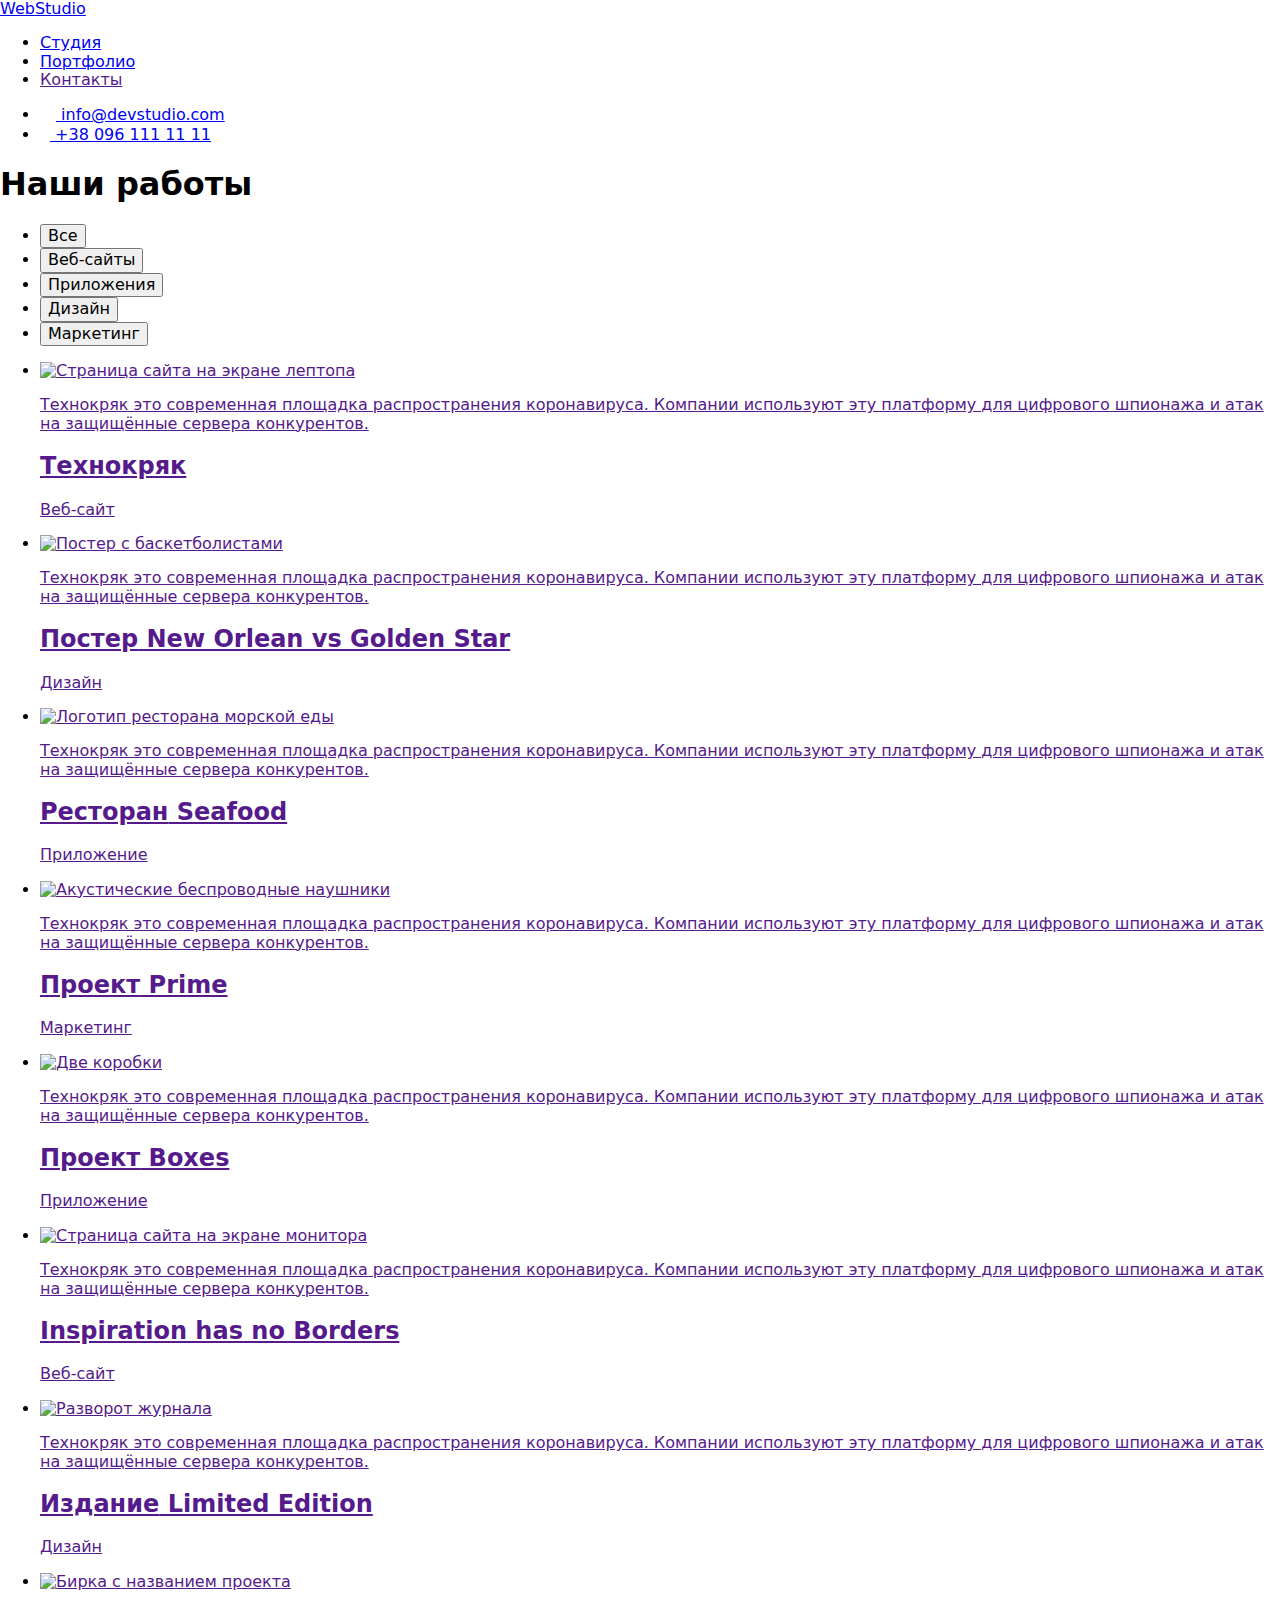
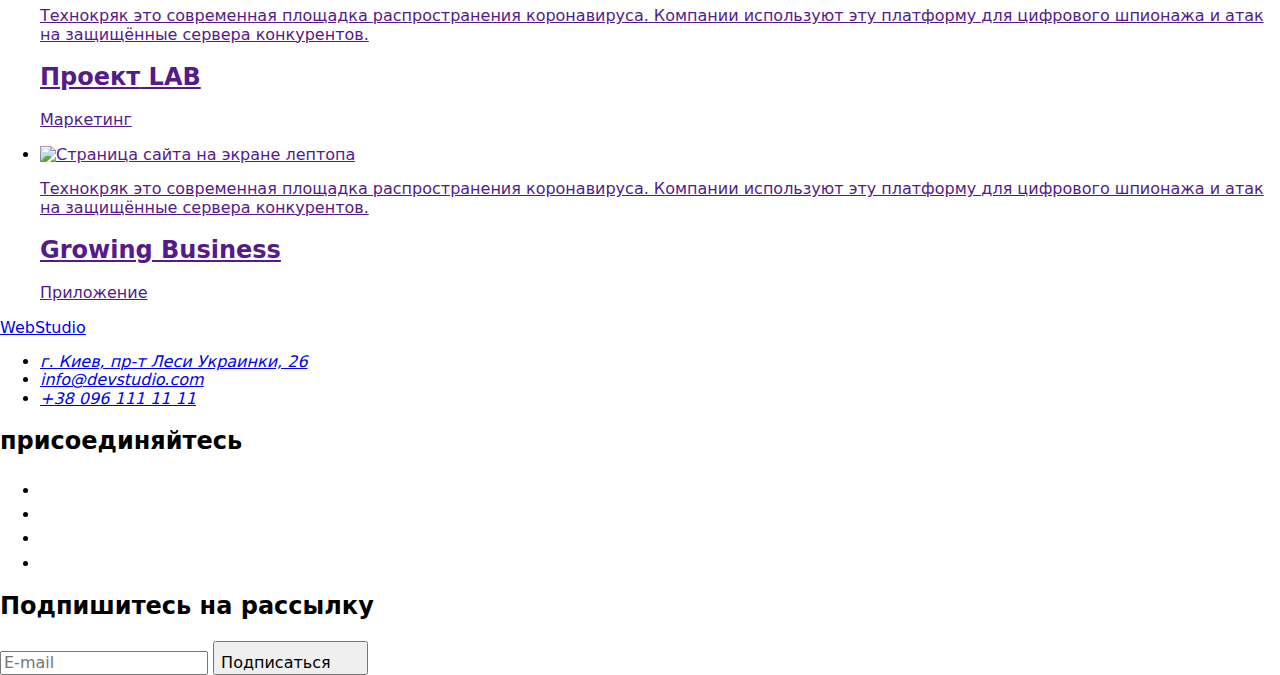
==== portfolio.html @ 5c32ccb1 "Add files via upload" ====
<!DOCTYPE html>
<html lang="ru">
<head>
    <meta charset="UTF-8">
    <meta http-equiv="X-UA-Compatible" content="IE=edge">
    <meta name="viewport" content="width=device-width, initial-scale=1.0">
    <title>Портфолио</title>
    <link rel="preconnect" href="https://fonts.gstatic.com">
    <link href="https://fonts.googleapis.com/css2?family=Raleway:wght@700&family=Roboto:wght@400;500;700;900&display=swap"
        rel="stylesheet">
        <link rel="stylesheet" href="https://cdnjs.cloudflare.com/ajax/libs/modern-normalize/1.0.0/modern-normalize.min.css">
    <link rel="stylesheet" href="./css/main.min.css">
</head>
<body>
<header class="header">
    <div class="container header-block">
        <nav>
            <a class="logo logo--header" href="./index.html">Web<span class="logo__text--black">Studio</span></a>
            <ul class="nav-links list">
                <li class="nav-links__item"><a href="./index.html" class="link nav-links__link">Студия</a></li>
                <li class="nav-links__item"><a href="./portfolio.html" class="link nav-links__link current">Портфолио</a></li>
                <li class="nav-links__item"><a href="" class="link nav-links__link">Контакты</a></li>
            </ul>
        </nav>
        <ul class="nav-contacts list">
            <li class="nav-contacts__item">
                <a href="mailto:info@devstudio.com" class="nav-contacts__link link">
                    <svg class="nav-contacts__icon" width=16 height=12>
                        <use href="./images/icons/icons.svg#icon-envelope"></use>
                    </svg>
                    info@devstudio.com
                </a>
            </li>
            <li class="nav-contacts__item">
                <a href="tel:+380961111111" class="nav-contacts__link link">
                    <svg class="nav-contacts__icon" width=10 height=16>
                        <use href="./images/icons/icons.svg#icon-smartphone"></use>
                    </svg>
                    +38 096 111 11 11
                </a>
            </li>
        </ul>
    </div>
</header>
    <main>
        <section class="section">
            <div class="container"> 
                <h1 class="title-hidden">Наши работы</h1>
                <ul class="project-filter list">
                <li class="project-filter__item"><button class="project-filter__button">Все</button></li>
                <li class="project-filter__item"><button class="project-filter__button">Веб-сайты</button></li>
                <li class="project-filter__item"><button class="project-filter__button">Приложения</button></li>
                <li class="project-filter__item"><button class="project-filter__button">Дизайн</button></li>
                <li class="project-filter__item"><button class="project-filter__button">Маркетинг</button></li>
                </ul>
                <ul class="cardset-list list">
                <li class="project-card">
                    <a href="" class="project-card__link link">
                        <div class="project-card__content">
                        <img src="./images/portfolio's-items/img1.jpg" width="370" alt="Страница сайта на экране лептопа">
                        <p class="project-card__overlay">Технокряк это современная площадка распространения коронавируса. Компании используют эту платформу для цифрового
                        шпионажа и атак на защищённые сервера конкурентов.</p>
                        </div>
                       <div class="project-card__descr">
                            <h2 class="project-card__name">Технокряк</h2>
                            <p class="project-card__type">Веб-сайт</p>
                        </div>
                    </a>
                </li>
                <li class="project-card">
                    <a href="" class="project-card__link link">
                        <div class="project-card__content">
                        <img src="./images/portfolio's-items/img2.jpg" width="370" alt="Постер с баскетболистами">
                        <p class="project-card__overlay">Технокряк это современная площадка распространения коронавируса. Компании используют эту
                            платформу для цифрового
                            шпионажа и атак на защищённые сервера конкурентов.</p>
                        </div>
                        <div class="project-card__descr">
                            <h2 class="project-card__name">Постер<span lang="en" class="project-card__name"> New Orlean vs Golden Star</span></h2>
                            <p class="project-card__type">Дизайн</p>
                        </div>
                    </a> 
                </li>
                <li class="project-card">
                    <a href="" class="project-card__link link">
                        <div class="project-card__content">
                        <img src="./images/portfolio's-items/img3.jpg" width="370" alt="Логотип ресторана морской еды">
                        <p class="project-card__overlay">Технокряк это современная площадка распространения коронавируса. Компании используют эту
                            платформу для цифрового
                            шпионажа и атак на защищённые сервера конкурентов.</p>
                        
                        </div>
                        <div class="project-card__descr">
                            <h2 class="project-card__name">Ресторан<span lang="en" class="project-card__name"> Seafood</span></h2>
                            <p class="project-card__type">Приложение</p>
                        </div>
                    </a>
                </li>
                <li class="project-card">
                    <a href="" class="project-card__link link">
                        <div class="project-card__content">
                        <img src="./images/portfolio's-items/img4.jpg" width="370" alt="Акустические беспроводные наушники">
                        <p class="project-card__overlay">Технокряк это современная площадка распространения коронавируса. Компании используют эту
                            платформу для цифрового
                            шпионажа и атак на защищённые сервера конкурентов.</p>
                            </div>
                       <div class="project-card__descr"> 
                            <h2 class="project-card__name">Проект<span lang="en" class="project-card__name"> Prime</span></h2>
                            <p class="project-card__type">Маркетинг</p>
                        </div>
                    </a>
                </li>
                <li class="project-card">
                    <a href="" class="project-card__link link">
                        <div class="project-card__content">
                        <img src="./images/portfolio's-items/img5.jpg" width="370" alt="Две коробки">
                        <p class="project-card__overlay">Технокряк это современная площадка распространения коронавируса. Компании используют эту
                            платформу для цифрового
                            шпионажа и атак на защищённые сервера конкурентов.</p>
                            </div>
                        <div class="project-card__descr">
                            <h2 class="project-card__name">Проект<span lang="en" class="project-card__name"> Boxes</span></h2>
                            <p class="project-card__type">Приложение</p>
                        </div>
                    </a>
                </li>
                <li class="project-card">
                    <a href="" class="project-card__link link">
                        <div class="project-card__content">
                        <img src="./images/portfolio's-items/img6.jpg" width="370" alt="Страница сайта на экране монитора">
                        <p class="project-card__overlay">Технокряк это современная площадка распространения коронавируса. Компании используют эту
                            платформу для цифрового
                            шпионажа и атак на защищённые сервера конкурентов.</p>
                            </div>
                        <div class="project-card__descr">
                            <h2 lang="en" class="project-card__name">Inspiration has no Borders</h2>
                            <p class="project-card__type">Веб-сайт</p>
                        </div>
                    </a>
                </li> 
                <li class="project-card">
                    <a href="" class="project-card__link link">
                        <div class="project-card__content">
                        <img src="./images/portfolio's-items/img7.jpg" width="370" alt="Разворот журнала">
                        <p class="project-card__overlay">Технокряк это современная площадка распространения коронавируса. Компании используют эту
                            платформу для цифрового
                            шпионажа и атак на защищённые сервера конкурентов.</p>
                            </div>
                        <div class="project-card__descr">
                            <h2 class="project-card__name">Издание<span lang="en" class="project-card__name"> Limited Edition</span></h2>
                            <p class="project-card__type">Дизайн</p>
                        </div>
                    </a>
                </li>
                <li class="project-card">
                    <a href="" class="project-card__link link">
                        <div class="project-card__content">
                        <img src="./images/portfolio's-items/img8.jpg" width="370" alt="Бирка с названием проекта">
                        <p class="project-card__overlay">Технокряк это современная площадка распространения коронавируса. Компании используют эту
                            платформу для цифрового
                            шпионажа и атак на защищённые сервера конкурентов.</p>
                            </div>
                        <div class="project-card__descr">
                            <h2 class="project-card__name">Проект<span lang="en" class="project-card__name"> LAB</span></h2>
                            <p class="project-card__type">Маркетинг</p>
                        </div>
                    </a>
                </li>
                <li class="project-card">
                    <a href="" class="project-card__link link">
                        <div class="project-card__content">
                        <img src="./images/portfolio's-items/img9.jpg" width="370" alt="Страница сайта на экране лептопа">
                        <p class="project-card__overlay">Технокряк это современная площадка распространения коронавируса. Компании используют эту
                            платформу для цифрового
                            шпионажа и атак на защищённые сервера конкурентов.</p>
                            </div>
                        <div class="project-card__descr">
                            <h2 lang="en" class="project-card__name">Growing Business</h2>
                            <p class="project-card__type">Приложение</p>
                        </div>
                    </a>
                </li>
                </ul>
            </div>
        </section>
    </main>
<footer class="footer">
    <div class="container footer-blocks">
        <div class="contacts-block">
            <a class="logo logo--footer" href="./index.html">Web<span class="logo__text--white">Studio</span></a>
            <address class="address">
                <ul class="list">
                    <li class="footer-contacts">
                        <a href="https://goo.gl/maps/1J1BHxxjEEeEj4qXA"
                            class="link footer-contacts__link footer-contacts__link--map" target="_blank"
                            rel="noreferrer noopener">
                            г. Киев, пр-т Леси Украинки, 26
                        </a>
                    </li>
                    <li class="footer-contacts">
                        <a href="mailto:info@devstudio.com" class="link footer-contacts__link">
                            info@devstudio.com
                        </a>
                    </li>
                    <li class="footer-contacts">
                        <a href="tel:+380961111111" class="link footer-contacts__link">
                            +38 096 111 11 11
                        </a>
                    </li>
                </ul>
            </address>
        </div>
        <div class="contacts-block">
            <h2 class="secondary-titles social-links-header">присоединяйтесь</h2>
            <ul class="social-links list">
                <li class="social-links__item">
                    <a href="http://" target="_blank" rel="noreferrer noopener"
                        class="link social-links__link social-links__link--bgc">
                        <svg class="social-links__icon social-links__icon--white" width=20 height=20>
                            <use href="./images/icons/icons.svg#icon-instagram"></use>
                        </svg>
                    </a>
                </li>
                <li class="social-links__item">
                    <a href="http://" target="_blank" rel="noreferrer noopener"
                        class="link social-links__link social-links__link--bgc">
                        <svg class="social-links__icon social-links__icon--white" width=20 height=20>
                            <use href="./images/icons/icons.svg#icon-twitter"></use>
                        </svg>
                    </a>
                </li>
                <li class="social-links__item">
                    <a href="http://" target="_blank" rel="noreferrer noopener"
                        class="link social-links__link social-links__link--bgc">
                        <svg class="social-links__icon social-links__icon--white" width=20 height=20>
                            <use href="./images/icons/icons.svg#icon-facebook"></use>
                        </svg>
                    </a>
                </li>
                <li class="social-links__item">
                    <a href="http://" target="_blank" rel="noreferrer noopener"
                        class="link social-links__link social-links__link--bgc">
                        <svg class="social-links__icon social-links__icon--white" width=20 height=20>
                            <use href="./images/icons/icons.svg#icon-linkedin"></use>
                        </svg>
                    </a>
                </li>
            </ul>
        </div>
        <div class="contacts-block">
            <h2 class="secondary-titles social-links-header">Подпишитесь на рассылку</h2>
            <form class="subscribe-form">
                <input class="subscribe-form__input" type="email" name="email" placeholder="E-mail" />
                <button class="button" type="submit">
                    Подписаться
                    <svg class="subscribe-form__icon" width=24 height=24>
                        <use href="./images/icons/icons.svg#icon-icon-send"></use>
                    </svg>
                </button>
            </form>
        </div>
    </div>
</footer>
</body>
</html>
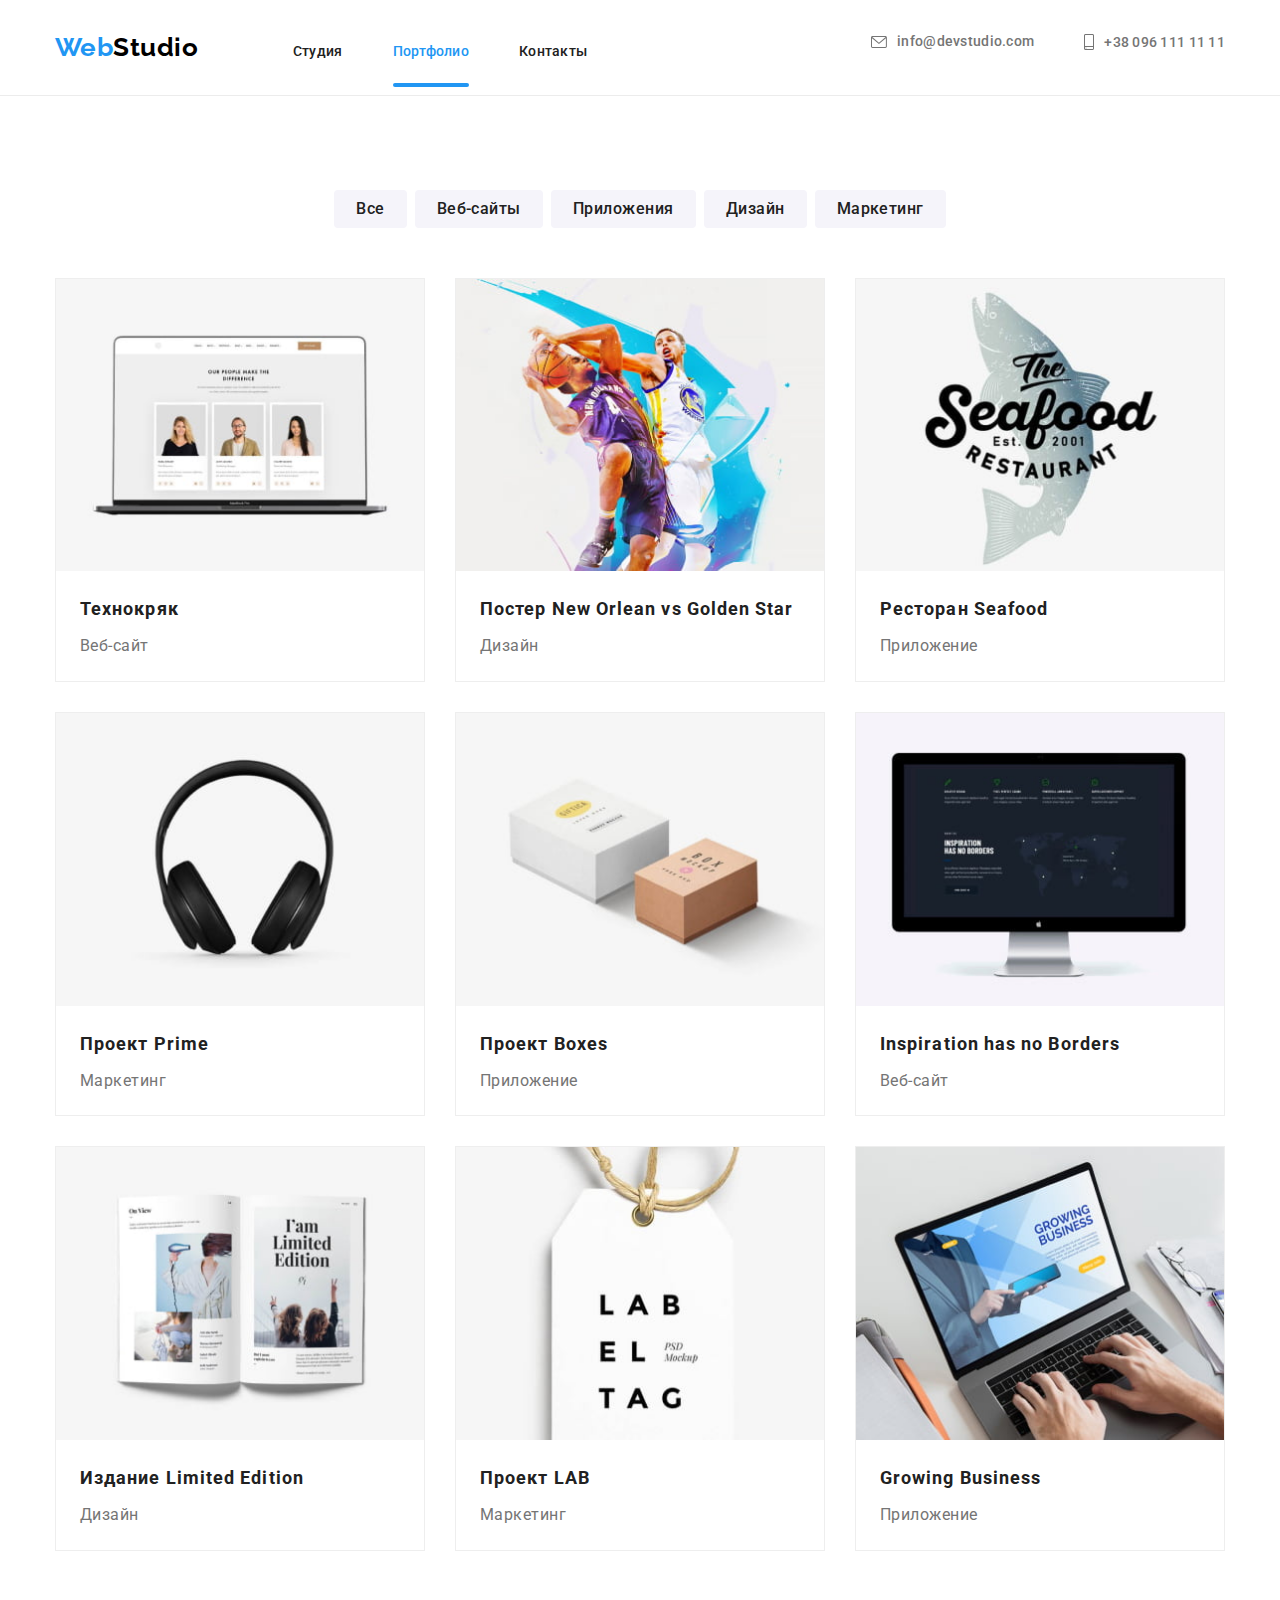
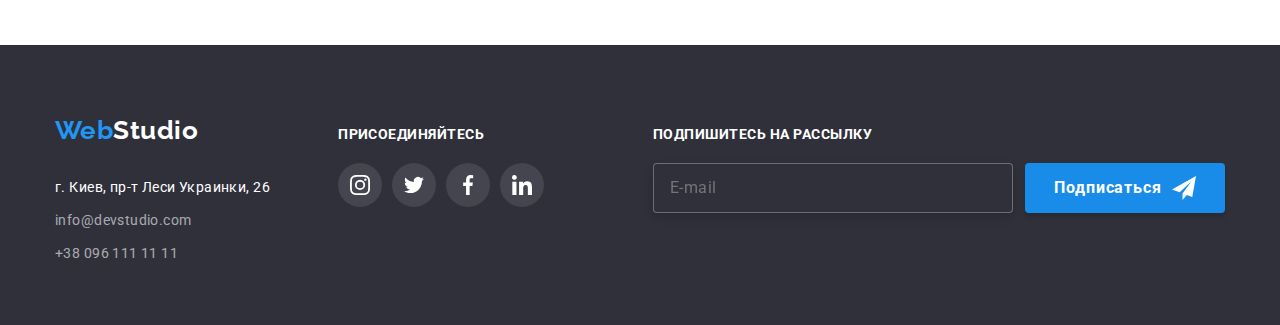
==== commit 90e04800: "project-gallery @media issue" ====
--- a/portfolio.html
+++ b/portfolio.html
@@ -186,72 +186,74 @@
     </main>
 <footer class="footer">
     <div class="container footer-blocks">
-        <div class="contacts-block">
-            <a class="logo logo--footer" href="./index.html">Web<span class="logo__text--white">Studio</span></a>
-            <address class="address">
-                <ul class="list">
-                    <li class="footer-contacts">
-                        <a href="https://goo.gl/maps/1J1BHxxjEEeEj4qXA"
-                            class="link footer-contacts__link footer-contacts__link--map" target="_blank"
-                            rel="noreferrer noopener">
-                            г. Киев, пр-т Леси Украинки, 26
-                        </a>
-                    </li>
-                    <li class="footer-contacts">
-                        <a href="mailto:info@devstudio.com" class="link footer-contacts__link">
-                            info@devstudio.com
-                        </a>
-                    </li>
-                    <li class="footer-contacts">
-                        <a href="tel:+380961111111" class="link footer-contacts__link">
-                            +38 096 111 11 11
+        <div class="footer-laptop">
+            <div class="contacts-block">
+                <a class="logo logo--footer" href="./index.html">Web<span class="logo__text--white">Studio</span></a>
+                <address class="address">
+                    <ul class="list">
+                        <li class="footer-contacts">
+                            <a href="https://goo.gl/maps/1J1BHxxjEEeEj4qXA"
+                                class="link footer-contacts__link footer-contacts__link--map" target="_blank"
+                                rel="noreferrer noopener">
+                                г. Киев, пр-т Леси Украинки, 26
+                            </a>
+                        </li>
+                        <li class="footer-contacts">
+                            <a href="mailto:info@devstudio.com" class="link footer-contacts__link">
+                                info@devstudio.com
+                            </a>
+                        </li>
+                        <li class="footer-contacts">
+                            <a href="tel:+380961111111" class="link footer-contacts__link">
+                                +38 096 111 11 11
+                            </a>
+                        </li>
+                    </ul>
+                </address>
+            </div>
+            <div class="contacts-block">
+                <h2 class="secondary-titles social-links-header">присоединяйтесь</h2>
+                <ul class="social-links list">
+                    <li class="social-links__item">
+                        <a href="http://" target="_blank" rel="noreferrer noopener"
+                            class="link social-links__link social-links__link--bgc">
+                            <svg class="social-links__icon social-links__icon--white" width=20 height=20>
+                                <use href="./images/icons/icons.svg#icon-instagram"></use>
+                            </svg>
+                        </a>
+                    </li>
+                    <li class="social-links__item">
+                        <a href="http://" target="_blank" rel="noreferrer noopener"
+                            class="link social-links__link social-links__link--bgc">
+                            <svg class="social-links__icon social-links__icon--white" width=20 height=20>
+                                <use href="./images/icons/icons.svg#icon-twitter"></use>
+                            </svg>
+                        </a>
+                    </li>
+                    <li class="social-links__item">
+                        <a href="http://" target="_blank" rel="noreferrer noopener"
+                            class="link social-links__link social-links__link--bgc">
+                            <svg class="social-links__icon social-links__icon--white" width=20 height=20>
+                                <use href="./images/icons/icons.svg#icon-facebook"></use>
+                            </svg>
+                        </a>
+                    </li>
+                    <li class="social-links__item">
+                        <a href="http://" target="_blank" rel="noreferrer noopener"
+                            class="link social-links__link social-links__link--bgc">
+                            <svg class="social-links__icon social-links__icon--white" width=20 height=20>
+                                <use href="./images/icons/icons.svg#icon-linkedin"></use>
+                            </svg>
                         </a>
                     </li>
                 </ul>
-            </address>
-        </div>
-        <div class="contacts-block">
-            <h2 class="secondary-titles social-links-header">присоединяйтесь</h2>
-            <ul class="social-links list">
-                <li class="social-links__item">
-                    <a href="http://" target="_blank" rel="noreferrer noopener"
-                        class="link social-links__link social-links__link--bgc">
-                        <svg class="social-links__icon social-links__icon--white" width=20 height=20>
-                            <use href="./images/icons/icons.svg#icon-instagram"></use>
-                        </svg>
-                    </a>
-                </li>
-                <li class="social-links__item">
-                    <a href="http://" target="_blank" rel="noreferrer noopener"
-                        class="link social-links__link social-links__link--bgc">
-                        <svg class="social-links__icon social-links__icon--white" width=20 height=20>
-                            <use href="./images/icons/icons.svg#icon-twitter"></use>
-                        </svg>
-                    </a>
-                </li>
-                <li class="social-links__item">
-                    <a href="http://" target="_blank" rel="noreferrer noopener"
-                        class="link social-links__link social-links__link--bgc">
-                        <svg class="social-links__icon social-links__icon--white" width=20 height=20>
-                            <use href="./images/icons/icons.svg#icon-facebook"></use>
-                        </svg>
-                    </a>
-                </li>
-                <li class="social-links__item">
-                    <a href="http://" target="_blank" rel="noreferrer noopener"
-                        class="link social-links__link social-links__link--bgc">
-                        <svg class="social-links__icon social-links__icon--white" width=20 height=20>
-                            <use href="./images/icons/icons.svg#icon-linkedin"></use>
-                        </svg>
-                    </a>
-                </li>
-            </ul>
+            </div>
         </div>
         <div class="contacts-block">
             <h2 class="secondary-titles social-links-header">Подпишитесь на рассылку</h2>
             <form class="subscribe-form">
                 <input class="subscribe-form__input" type="email" name="email" placeholder="E-mail" />
-                <button class="button" type="submit">
+                <button class="button subscribe-button" type="submit">
                     Подписаться
                     <svg class="subscribe-form__icon" width=24 height=24>
                         <use href="./images/icons/icons.svg#icon-icon-send"></use>
--- a/css/main.min.css
+++ b/css/main.min.css
@@ -0,0 +1,2 @@
+:root{--secondary-background-color: #2f303a;--primary-text-color: #757575;--primary-header-color: #212121;--secondary-header-color: #ffffff;--footer-contacts-color: rgba(255, 255, 255, 0.6);--focus-color: #2196f3;--header-logo-color: #000000;--button-background-color: #188ce8;--filter-button-background: #f5f4fa;--list-items-gaps: 30px;--header-to-lists-gap: 50px;--header-to-lists-gap-mobile: 30px;--secondary-headers-gap: 10px;--descr-margins: 20px 24px;--timing-animation: cubic-bezier(0.4, 0, 0.2, 1);--transition-duration: 250ms}body{font-family:Roboto, sans-serif;font-style:normal;color:var(--primary-text-color);letter-spacing:0.03em;background-color:var(--secondary-header-color)}.container{width:100%;padding-left:15px;padding-right:15px;margin-left:auto;margin-right:auto}@media screen and (min-width: 480px){.container{max-width:480px}}@media screen and (min-width: 768px){.container{max-width:768px}}@media screen and (min-width: 1200px){.container{max-width:1200px}}.list{margin-top:0px;margin-bottom:0px;padding-left:0px;list-style:none}.link{text-decoration:none}img{display:block;max-width:100%;height:auto}.section{padding-top:60px;padding-bottom:60px}@media screen and (min-width: 1200px){.section{padding-top:94px;padding-bottom:94px}}.section-header{margin-top:0px;margin-bottom:var(--header-to-lists-gap-mobile);font-weight:700;font-size:28px;line-height:1.18;text-align:center;color:var(--primary-header-color)}@media screen and (min-width: 1200px){.section-header{font-size:36px;line-height:1.17}}.title-hidden{position:absolute;width:1px;height:1px;margin:-1px;padding:0;overflow:hidden;border:0;clip:rect(0 0 0 0)}.secondary-titles{margin-top:0px;font-weight:700;font-size:14px;line-height:1.14;text-transform:uppercase}.social-links-header{margin-top:0px;margin-bottom:20px;text-align:center;color:var(--secondary-header-color)}@media screen and (min-width: 1200px){.social-links-header{text-align:start}}.header{border-bottom:1px solid #ececec}@media screen and (min-width: 768px){.header-block{display:flex;align-items:center;justify-content:space-between}}.logo{display:inline-block;font-family:Raleway;font-style:normal;font-weight:700;color:var(--focus-color);text-decoration:none;font-size:24px;line-height:1.16}.logo .logo__text--black{transition:color var(--transition-duration) var(--timing-animation);color:var(--header-logo-color)}.logo .logo__text--white{transition:color var(--transition-duration) var(--timing-animation);color:var(--secondary-header-color)}.logo:focus .logo__text--black,.logo:hover .logo__text--black{color:var(--focus-color)}.logo:focus .logo__text--white,.logo:hover .logo__text--white{color:var(--focus-color)}@media screen and (min-width: 1200px){.logo{font-size:26px;line-height:1.19}}.logo--header{margin-right:0px;padding-top:16px;padding-bottom:16px}@media screen and (min-width: 768px){.logo--header{margin-right:90px;padding-top:26px;padding-bottom:26px}}@media screen and (min-width: 1200px){.logo--header{padding-top:32px;padding-bottom:32px}}.logo--footer{padding:10px 0px;margin-left:auto;margin-right:auto}.nav-links{display:none}@media screen and (min-width: 768px){.nav-links{display:inline-flex;margin-right:auto;margin-top:0px;margin-bottom:0px}.nav-links .nav-links__link{padding-top:32px;padding-bottom:32px;font-weight:500;font-size:14px;line-height:1.14;letter-spacing:0.02em;color:var(--primary-header-color);transition:color var(--transition-duration) var(--timing-animation)}.nav-links .nav-links__link.current{position:relative;padding-bottom:28px;color:var(--focus-color)}.nav-links__link.current::after{position:absolute;bottom:0%;left:0%;content:'';display:block;width:100%;height:4px;border-radius:2px;background-color:var(--focus-color)}.nav-links__link:hover,.nav-links__link:focus{color:var(--focus-color)}.nav-links__item:not(:last-child){margin-right:50px}}.nav-contacts{display:none}@media screen and (min-width: 768px){.nav-contacts{display:block}.nav-contacts .nav-contacts__item:not(:last-child){margin-bottom:10px}.nav-contacts .nav-contacts__link{display:block;font-weight:500;font-size:12px;line-height:1.17;letter-spacing:0.02em;color:var(--primary-text-color);transition:color var(--transition-duration) var(--timing-animation)}.nav-contacts .nav-contacts__icon{fill:var(--primary-text-color);margin-right:8px;transition:fill var(--transition-duration) var(--timing-animation)}.nav-contacts__link:hover,.nav-contacts__link:focus{color:var(--focus-color)}.nav-contacts__link:hover .nav-contacts__icon,.nav-contacts__link:focus .nav-contacts__icon{fill:var(--focus-color)}}@media screen and (min-width: 1200px){.nav-contacts{display:inline-flex;justify-content:end;margin-top:0px;margin-bottom:0px}.nav-contacts .nav-contacts__item:not(:last-child){margin-right:50px}.nav-contacts .nav-contacts__link{display:flex;justify-content:center;align-items:center;padding-top:32px;padding-bottom:32px;font-size:14px;line-height:1.14}.nav-contacts .nav-contacts__icon{margin-right:10px}}.hero{max-width:1600px;height:600px;margin-left:auto;margin-right:auto;padding-top:200px;padding-bottom:200px;background-image:linear-gradient(rgba(47,48,58,0.4), rgba(47,48,58,0.4)),url(../images/img_hero.jpg);background-repeat:no-repeat;background-position:center;background-size:cover;background-color:var(--secondary-background-color)}.hero-title{width:100%;margin-top:0px;margin-bottom:30px;margin-left:auto;margin-right:auto;font-size:26px;line-height:1.62;font-weight:900;text-align:center;letter-spacing:0.06em;text-transform:uppercase;color:var(--secondary-header-color)}@media screen and (min-width: 480px){.hero-title{max-width:360px}}@media screen and (min-width: 1200px){.hero-title{max-width:700px;font-size:44px;line-height:1.36}}.button{display:flex;align-items:center;justify-content:center;border-radius:4px;border-width:0px;padding:0px;width:200px;height:50px;font-family:inherit;font-weight:700;font-size:16px;line-height:1.87;letter-spacing:0.06em;text-align:center;cursor:pointer;box-shadow:0px 4px 4px rgba(0,0,0,0.15);border-color:var(--button-background-color);color:var(--secondary-header-color);background-color:var(--button-background-color)}.button-center{margin-left:auto;margin-right:auto}.modal--button{position:absolute;top:8px;right:8px;width:30px;height:30px;box-shadow:none;border:1px solid rgba(0,0,0,0.1);border-radius:50%;background-color:var(--secondary-header-color);transition:fill var(--transition-duration) var(--timing-animation)}.modal--button:hover .modal__icon,.modal--button:focus .modal__icon{fill:var(--focus-color);cursor:pointer}.project-filter__button{display:inline-block;align-items:center;margin-top:0px;margin-bottom:0px;padding:6px 22px;font-family:inherit;font-weight:500;font-size:16px;line-height:1.62;letter-spacing:0.03em;text-align:center;box-shadow:none;border-radius:4px;border-width:0px;border-color:var(--button-background-color);cursor:pointer;color:var(--primary-header-color);background-color:var(--filter-button-background);transition:box-shadow var(--transition-duration) var(--timing-animation),background-color var(--transition-duration) var(--timing-animation),color var(--transition-duration) var(--timing-animation)}.project-filter__button:hover,.project-filter__button:focus{box-shadow:0px 4px 4px rgba(0,0,0,0.15);background-color:var(--focus-color);color:var(--secondary-header-color)}.backdrop{position:fixed;z-index:2;top:0;left:0;width:100vw;height:100vh;visibility:visible;opacity:1;background-color:rgba(0,0,0,0.2);transition:opacity var(--transition-duration) var(--timing-animation),transform var(--transition-duration) var(--timing-animation)}.backdrop.is-hidden{visibility:hidden;opacity:0;pointer-events:none;transform:translateY(-100%)}.modal{position:absolute;top:50%;left:50%;transform:translate(-50%, -50%);display:flex;flex-direction:column;align-items:center;max-height:581px;max-width:528px;border-radius:4px;padding:40px;background-color:var(--secondary-header-color);box-shadow:0px 1px 3px rgba(0,0,0,0.12),0px 1px 1px rgba(0,0,0,0.14),0px 2px 1px rgba(0,0,0,0.2)}.modal-title{height:23px;margin-top:0px;margin-bottom:12px;font-weight:700;font-size:20px;line-height:1.15;color:var(--primary-header-color)}.user-form{width:450px}.user-form .user-form__labels{display:inline-block;height:14px;margin-bottom:4px;font-weight:400;font-size:12px;line-height:1.67;letter-spacing:0.01em;color:var(--primary-text-color)}.user-form .user-form__input-field{position:relative;display:flex;align-items:center;width:100%;height:40px;margin-bottom:10px}.user-form .user-form__input{display:inline-block;width:100%;height:100%;padding:12px 42px;border:1px solid rgba(33,33,33,0.2);border-radius:4px;transition:border-color var(--transition-duration) var(--timing-animation)}.user-form .user-form__icon{position:absolute;top:11px;left:12px;display:block;fill:var(--primary-header-color);transition:fill var(--transition-duration) var(--timing-animation)}.user-form__input-field:focus-within .user-form__icon{cursor:pointer;fill:var(--focus-color)}.user-form .user-form__textarea{width:100%;height:120px;resize:none;padding:12px 16px;font-weight:400;font-size:12px;line-height:1.17;letter-spacing:0.01em;border:1px solid rgba(33,33,33,0.2);border-radius:4px;transition:border-color var(--transition-duration) var(--timing-animation)}.user-form__input:focus,.user-form__textarea:focus{outline-color:var(--focus-color);outline:thin;border-color:var(--focus-color);cursor:pointer}.user-form .user-form__agreement{position:relative;display:flex;align-items:center;justify-content:center;height:24px;margin-top:20px;margin-bottom:30px;font-weight:400;font-size:14px;line-height:1.71;color:var(--primary-text-color)}.user-form .user-form__checkbox{position:absolute;width:1px;height:1px;margin:-1px;padding:0;overflow:hidden;border:0;clip:rect(0 0 0 0)}.user-form .user-form__icon-check{margin-right:7px;border-radius:2px;fill:var(--primary-header-color)}.user-form__checkbox:checked ~ .user-form__icon-check{cursor:pointer;background-color:var(--focus-color);background-image:url("../images/icons/icon-checked.svg");background-size:contain;background-origin:border-box;fill:var(--focus-color)}.user-form .checkbox:focus ~ .icon-check{fill:var(--focus-color)}.user-form .user-form__link-agreement{margin-left:4px}.features{padding-bottom:0px}.feature-list{display:flex;flex-wrap:wrap;margin-left:calc(-1 * var(--list-items-gaps));margin-top:calc(-1 * var(--list-items-gaps))}@media screen and (min-width: 480px){.feature-list{max-width:480px}}@media screen and (min-width: 768px){.feature-list{max-width:768px}}@media screen and (min-width: 1200px){.feature-list{max-width:1200px}}.feature-list__item{flex-basis:calc(100% / 1 - var(--list-items-gaps));margin-left:var(--list-items-gaps);margin-top:var(--list-items-gaps)}@media screen and (min-width: 768px){.feature-list__item{flex-basis:calc(100% / 2 - var(--list-items-gaps))}}@media screen and (min-width: 1200px){.feature-list__item{flex-basis:calc(100% / 4 - var(--list-items-gaps))}}.feature-list__icon-block{display:flex;justify-content:center;align-items:center;height:120px;border-radius:4px;margin-bottom:30px;background-color:var(--filter-button-background)}.feature-list__titles{margin-bottom:var(--secondary-headers-gap);color:var(--primary-header-color)}.feature-list__paragraphs{margin-top:0px;margin-bottom:0px;font-size:14px;line-height:1.71;color:var(--primary-text-color)}.directions-title{display:none}@media screen and (min-width: 1200px){.directions-title{display:block;margin-left:auto;margin-right:auto;margin-top:0px;margin-bottom:var(--header-to-lists-gap);font-weight:700;font-size:36px;line-height:1.17;text-align:center;color:var(--primary-header-color)}}.directions-list{display:none}@media screen and (min-width: 1200px){.directions-list{display:block;display:flex;flex-wrap:wrap;text-align:center;margin-left:calc(-1 * var(--list-items-gaps));margin-top:calc(-1 * var(--list-items-gaps))}}.directions-list__item{position:relative;flex-basis:calc(100% / 3 - var(--list-items-gaps));margin-left:var(--list-items-gaps);margin-top:var(--list-items-gaps)}.directions-list__desc{position:absolute;width:100%;left:50%;bottom:0%;transform:translate(-50%);padding:27px 0px;margin:0px;background-color:rgba(47,48,58,0.8);color:var(--secondary-header-color)}.our-team{background-color:var(--filter-button-background)}.team-list{display:flex;flex-wrap:wrap;margin-left:calc(-1 * var(--list-items-gaps));margin-top:calc(-1 * var(--list-items-gaps))}@media screen and (min-width: 480px){.team-list{max-width:480px}}@media screen and (min-width: 768px){.team-list{max-width:768px}}@media screen and (min-width: 1200px){.team-list{max-width:1200px}}.employee-card{flex-basis:calc(100% / 1 - var(--list-items-gaps));margin-left:var(--list-items-gaps);margin-top:var(--list-items-gaps);box-shadow:0px 1px 3px rgba(0,0,0,0.12),0px 1px 1px rgba(0,0,0,0.14),0px 2px 1px rgba(0,0,0,0.2);border-radius:0px 0px 4px 4px;background-color:var(--secondary-header-color)}@media screen and (min-width: 768px){.employee-card{flex-basis:calc(100% / 2 - var(--list-items-gaps))}}@media screen and (min-width: 1200px){.employee-card{flex-basis:calc(100% / 4 - var(--list-items-gaps))}}.employee-card__profile{padding-top:var(--list-items-gaps);padding-bottom:var(--list-items-gaps)}.employee-card__name{margin-top:0px;margin-bottom:var(--secondary-headers-gap);font-weight:500;font-size:16px;line-height:1.19;text-align:center;color:var(--primary-header-color)}.employee-card__position{margin-top:0px;margin-bottom:16px;font-size:16px;line-height:1.19;text-align:center;color:var(--primary-text-color)}.social-links{display:flex;align-items:center;justify-content:center}.social-links__item:not(:first-child){margin-left:10px}.social-links .social-links__link{display:flex;align-items:center;justify-content:center;width:44px;height:44px;border-radius:50%;background-color:var(--secondary-header-color);transition:background-color var(--transition-duration) var(--timing-animation)}.social-links .social-links__link--bgc{background-color:rgba(255,255,255,0.1)}.social-links .social-links__icon{fill:#afb1b8;transition:fill var(--transition-duration) var(--timing-animation)}.social-links .social-links__icon--white{fill:var(--secondary-header-color)}.social-links__link:focus .social-links__icon,.social-links__link:hover .social-links__icon{fill:var(--secondary-header-color)}.social-links__link:focus,.social-links__link:hover{background-color:var(--focus-color)}.regular-clients__list{display:flex;flex-wrap:wrap;margin-left:calc(-1 * var(--list-items-gaps));margin-top:calc(-1 * var(--list-items-gaps))}@media screen and (min-width: 480px){.regular-clients__list{max-width:480px}}@media screen and (min-width: 768px){.regular-clients__list{max-width:768px}}@media screen and (min-width: 1200px){.regular-clients__list{max-width:1200px}}.clients-company{flex-basis:calc(100% / 2 - var(--list-items-gaps));margin-left:var(--list-items-gaps);margin-top:var(--list-items-gaps)}@media screen and (min-width: 768px){.clients-company{flex-basis:calc(100% / 3 - var(--list-items-gaps))}}@media screen and (min-width: 1200px){.clients-company{flex-basis:calc(100% / 6 - var(--list-items-gaps))}}.clients-company .clients-company__link{display:flex;align-items:center;justify-content:center;max-width:210px;height:90px;border-radius:4px;border:1px solid #afb1b8;transition:border-color var(--transition-duration) var(--timing-animation)}@media screen and (min-width: 480px){.clients-company .clients-company__link{min-width:210px}}@media screen and (min-width: 768px){.clients-company .clients-company__link{min-width:225px}}@media screen and (min-width: 1200px){.clients-company .clients-company__link{min-width:170px}}.clients-company .clients-company__icon{fill:#afb1b8;transition:fill var(--transition-duration) var(--timing-animation)}.clients-company__link:hover .clients-company__icon,.clients-company__link:focus .clients-company__icon{fill:var(--focus-color)}.clients-company__link:hover,.clients-company__link:focus{border-color:var(--focus-color)}.footer{padding-top:60px;padding-bottom:60px;background-color:var(--secondary-background-color)}.footer-laptop{margin-bottom:60px}@media screen and (min-width: 768px){.footer-laptop{display:flex;align-items:baseline;justify-content:space-around}}@media screen and (min-width: 1200px){.footer-laptop{display:flex;align-items:baseline;justify-content:space-between;margin-bottom:0px}}.footer-blocks{text-align:center}@media screen and (min-width: 1200px){.footer-blocks{display:flex;align-items:baseline;justify-content:space-between;text-align:start}}@media screen and (min-width: 1200px){.contacts-block{display:inline-block}}.contacts-block:nth-child(1){margin-bottom:60px}@media screen and (min-width: 768px){.contacts-block:nth-child(1){margin-bottom:0px}}@media screen and (min-width: 1200px){.contacts-block:nth-child(1){margin-right:68px}}.address{margin-top:20px;font-style:normal}.footer-contacts:not(:last-child){margin-bottom:9px}.footer-contacts__link{font-size:14px;line-height:1.71;letter-spacing:0.03em;color:var(--footer-contacts-color);transition:color var(--transition-duration) var(--timing-animation)}.footer-contacts__link:hover,.footer-contacts__link:focus{color:var(--focus-color)}.footer-contacts__link--map{color:var(--secondary-header-color);transition:color var(--transition-duration) var(--timing-animation)}.footer-contacts__link--map:focus,.footer-contacts__link--map:hover{color:var(--focus-color)}@media screen and (min-width: 1200px){.subscribe-form{display:flex;align-items:baseline;justify-content:space-between}}.subscribe-form__input{width:100%;height:50px;margin-right:auto;margin-left:auto;padding:15px 16px;margin-bottom:20px;outline:thin;filter:drop-shadow(0px 4px 4px rgba(0,0,0,0.15));border:1px solid rgba(255,255,255,0.3);border-radius:4px;font-weight:400;font-size:16px;line-height:1.25;align-items:center;letter-spacing:0.03em;color:rgba(255,255,255,0.6);background-color:var(--secondary-background-color)}@media screen and (min-width: 480px){.subscribe-form__input{max-width:450px}}@media screen and (min-width: 1200px){.subscribe-form__input{width:360px;max-width:360px;margin-bottom:0px;margin-right:12px}}.subscribe-button{margin-left:auto;margin-right:auto}@media screen and (min-width: 1200px){.subscribe-button{margin-left:0px;margin-right:0px}}.subscribe-form__icon{margin-left:10px;fill:var(--secondary-header-color)}.project-filter{display:flex;margin-bottom:var(--header-to-lists-gap);margin-top:0px;justify-content:center}.project-filter__item:not(:last-child){margin-right:8px}.cardset-list{display:flex;flex-wrap:wrap;margin-left:calc(-1 * var(--list-items-gaps));margin-top:calc(-1 * var(--list-items-gaps))}.project-card{flex-basis:calc(100% / 3 - var(--list-items-gaps));border:1px solid #eeeeee;margin-left:var(--list-items-gaps);margin-top:var(--list-items-gaps);transition:box-shadow var(--transition-duration) var(--timing-animation)}.project-card:hover,.project-card:focus{box-shadow:0px 1px 1px rgba(0,0,0,0.12),0px 4px 4px rgba(0,0,0,0.06),1px 4px 6px rgba(0,0,0,0.16)}@media screen and (min-width: 768px){.project-card:hover,.project-card:focus{flex-basis:calc(100% / 2 - var(--list-items-gaps))}}@media screen and (min-width: 1200px){.project-card:hover,.project-card:focus{flex-basis:calc(100% / 3 - var(--list-items-gaps))}}.project-card .project-card__content{position:relative;overflow:hidden}.project-card .project-card__overlay{position:absolute;width:100%;height:100%;display:flex;align-items:center;justify-content:center;padding:0px 24px;margin:0;font-weight:400;font-size:18px;line-height:1.56;letter-spacing:0.03em;color:var(--secondary-header-color);background-color:rgba(33,150,243,0.9);transition:transform var(--transition-duration) var(--timing-animation)}.project-card__link:hover .project-card__overlay,.project-card__link:focus .project-card__overlay{transform:translateY(-100%)}.project-card .project-card__descr{padding:var(--descr-margins)}.project-card .project-card__name{margin-top:0px;margin-bottom:4px;font-weight:700;font-size:18px;line-height:2;letter-spacing:0.06em;color:var(--primary-header-color)}.project-card .project-card__type{margin-top:0px;margin-bottom:0px;font-size:16px;line-height:1.87;color:var(--primary-text-color)}
+/*# sourceMappingURL=main.min.css.map */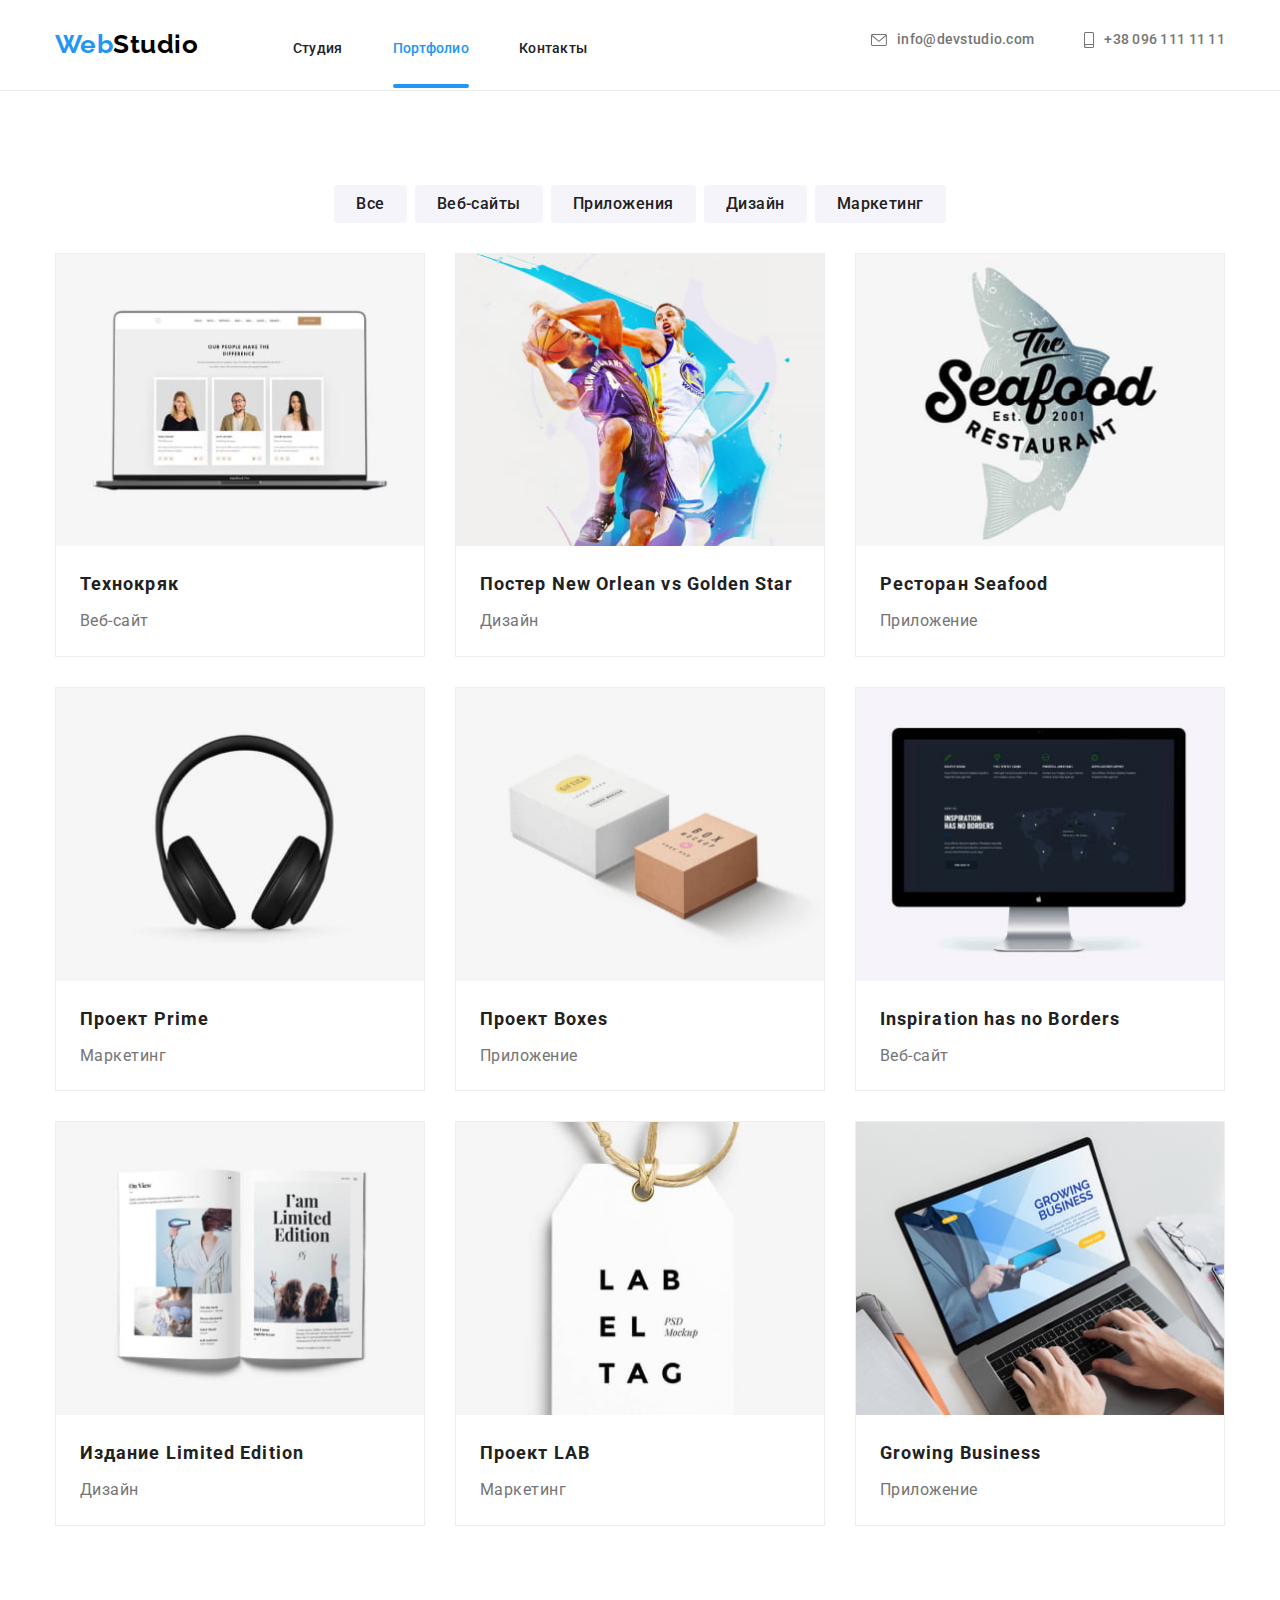
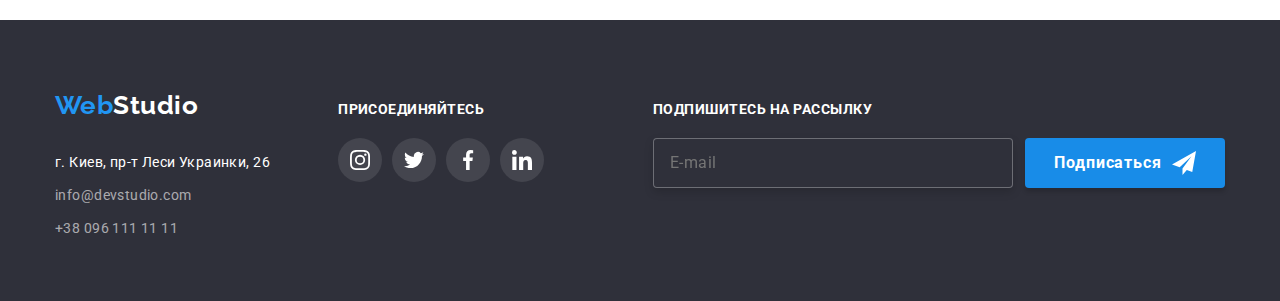
==== commit b45c633e: "without adaptive imgs" ====
--- a/portfolio.html
+++ b/portfolio.html
@@ -13,11 +13,65 @@
 </head>
 <body>
 <header class="header">
-    <div class="container header-block">
-        <nav>
+    <div class="header-block container">
+        <nav class="navigation">
             <a class="logo logo--header" href="./index.html">Web<span class="logo__text--black">Studio</span></a>
+            <button class="nav-button" aria-expanded="false" aria-controls="menu" type="button" data-menu-button>
+                <svg class="nav-button__icon" width=40 height=40 aria-label="переключатель мобильного меню">
+                    <use class="icon-nav-close" href="./images/icons/icons.svg#icon-nav-close"></use>
+                    <use class="icon-nav" href="./images/icons/icons.svg#icon-nav"></use>
+                </svg>
+            </button>
+            <div class="mobile-menu" id="menu" data-menu>
+                <ul class="mobile-nav list">
+                    <li class="mobile-nav__item"><a href="./index.html" class="link mobile-nav__link ">Студия</a>
+                    </li>
+                    <li class="mobile-nav__item"><a href="./portfolio.html" class="link mobile-nav__link current">Портфолио</a>
+                    </li>
+                    <li class="mobile-nav__item"><a href="" class="link mobile-nav__link">Контакты</a></li>
+                </ul>
+                <ul class="mobile-contacts list">
+                    <li class="mobile-contacts__item">
+                        <a href="tel:+380961111111" class="mobile-contacts__link link">
+                            +38 096 111 11 11
+                        </a>
+                    </li>
+                    <li class="mobile-contacts__item">
+                        <a href="mailto:info@devstudio.com"
+                            class="mobile-contacts__link mobile-contacts__link--grey link">
+                            info@devstudio.com
+                        </a>
+                    </li>
+                </ul>
+                <ul class="mobile-social-links list">
+                    <li class="mobile-social-links__item">
+                        <a href="http://" target="_blank" rel="noreferrer noopener"
+                            class="link mobile-social-links__link">
+                            Instagram
+                        </a>
+                    </li>
+                    <li class="mobile-social-links__item">
+                        <a href="http://" target="_blank" rel="noreferrer noopener"
+                            class="link mobile-social-links__link">
+                            Twitter
+                        </a>
+                    </li>
+                    <li class="mobile-social-links__item">
+                        <a href="http://" target="_blank" rel="noreferrer noopener"
+                            class="link mobile-social-links__link">
+                            Facebook
+                        </a>
+                    </li>
+                    <li class="mobile-social-links__item">
+                        <a href="http://" target="_blank" rel="noreferrer noopener"
+                            class="link mobile-social-links__link">
+                            LinkedIn
+                        </a>
+                    </li>
+                </ul>
+            </div>
             <ul class="nav-links list">
-                <li class="nav-links__item"><a href="./index.html" class="link nav-links__link">Студия</a></li>
+                <li class="nav-links__item"><a href="./index.html" class="link nav-links__link ">Студия</a></li>
                 <li class="nav-links__item"><a href="./portfolio.html" class="link nav-links__link current">Портфолио</a></li>
                 <li class="nav-links__item"><a href="" class="link nav-links__link">Контакты</a></li>
             </ul>
@@ -263,5 +317,6 @@
         </div>
     </div>
 </footer>
+<script src="./js/menu.js"></script>
 </body>
 </html>--- a/css/main.min.css
+++ b/css/main.min.css
@@ -1,2 +1,2 @@
-:root{--secondary-background-color: #2f303a;--primary-text-color: #757575;--primary-header-color: #212121;--secondary-header-color: #ffffff;--footer-contacts-color: rgba(255, 255, 255, 0.6);--focus-color: #2196f3;--header-logo-color: #000000;--button-background-color: #188ce8;--filter-button-background: #f5f4fa;--list-items-gaps: 30px;--header-to-lists-gap: 50px;--header-to-lists-gap-mobile: 30px;--secondary-headers-gap: 10px;--descr-margins: 20px 24px;--timing-animation: cubic-bezier(0.4, 0, 0.2, 1);--transition-duration: 250ms}body{font-family:Roboto, sans-serif;font-style:normal;color:var(--primary-text-color);letter-spacing:0.03em;background-color:var(--secondary-header-color)}.container{width:100%;padding-left:15px;padding-right:15px;margin-left:auto;margin-right:auto}@media screen and (min-width: 480px){.container{max-width:480px}}@media screen and (min-width: 768px){.container{max-width:768px}}@media screen and (min-width: 1200px){.container{max-width:1200px}}.list{margin-top:0px;margin-bottom:0px;padding-left:0px;list-style:none}.link{text-decoration:none}img{display:block;max-width:100%;height:auto}.section{padding-top:60px;padding-bottom:60px}@media screen and (min-width: 1200px){.section{padding-top:94px;padding-bottom:94px}}.section-header{margin-top:0px;margin-bottom:var(--header-to-lists-gap-mobile);font-weight:700;font-size:28px;line-height:1.18;text-align:center;color:var(--primary-header-color)}@media screen and (min-width: 1200px){.section-header{font-size:36px;line-height:1.17}}.title-hidden{position:absolute;width:1px;height:1px;margin:-1px;padding:0;overflow:hidden;border:0;clip:rect(0 0 0 0)}.secondary-titles{margin-top:0px;font-weight:700;font-size:14px;line-height:1.14;text-transform:uppercase}.social-links-header{margin-top:0px;margin-bottom:20px;text-align:center;color:var(--secondary-header-color)}@media screen and (min-width: 1200px){.social-links-header{text-align:start}}.header{border-bottom:1px solid #ececec}@media screen and (min-width: 768px){.header-block{display:flex;align-items:center;justify-content:space-between}}.logo{display:inline-block;font-family:Raleway;font-style:normal;font-weight:700;color:var(--focus-color);text-decoration:none;font-size:24px;line-height:1.16}.logo .logo__text--black{transition:color var(--transition-duration) var(--timing-animation);color:var(--header-logo-color)}.logo .logo__text--white{transition:color var(--transition-duration) var(--timing-animation);color:var(--secondary-header-color)}.logo:focus .logo__text--black,.logo:hover .logo__text--black{color:var(--focus-color)}.logo:focus .logo__text--white,.logo:hover .logo__text--white{color:var(--focus-color)}@media screen and (min-width: 1200px){.logo{font-size:26px;line-height:1.19}}.logo--header{margin-right:0px;padding-top:16px;padding-bottom:16px}@media screen and (min-width: 768px){.logo--header{margin-right:90px;padding-top:26px;padding-bottom:26px}}@media screen and (min-width: 1200px){.logo--header{padding-top:32px;padding-bottom:32px}}.logo--footer{padding:10px 0px;margin-left:auto;margin-right:auto}.nav-links{display:none}@media screen and (min-width: 768px){.nav-links{display:inline-flex;margin-right:auto;margin-top:0px;margin-bottom:0px}.nav-links .nav-links__link{padding-top:32px;padding-bottom:32px;font-weight:500;font-size:14px;line-height:1.14;letter-spacing:0.02em;color:var(--primary-header-color);transition:color var(--transition-duration) var(--timing-animation)}.nav-links .nav-links__link.current{position:relative;padding-bottom:28px;color:var(--focus-color)}.nav-links__link.current::after{position:absolute;bottom:0%;left:0%;content:'';display:block;width:100%;height:4px;border-radius:2px;background-color:var(--focus-color)}.nav-links__link:hover,.nav-links__link:focus{color:var(--focus-color)}.nav-links__item:not(:last-child){margin-right:50px}}.nav-contacts{display:none}@media screen and (min-width: 768px){.nav-contacts{display:block}.nav-contacts .nav-contacts__item:not(:last-child){margin-bottom:10px}.nav-contacts .nav-contacts__link{display:block;font-weight:500;font-size:12px;line-height:1.17;letter-spacing:0.02em;color:var(--primary-text-color);transition:color var(--transition-duration) var(--timing-animation)}.nav-contacts .nav-contacts__icon{fill:var(--primary-text-color);margin-right:8px;transition:fill var(--transition-duration) var(--timing-animation)}.nav-contacts__link:hover,.nav-contacts__link:focus{color:var(--focus-color)}.nav-contacts__link:hover .nav-contacts__icon,.nav-contacts__link:focus .nav-contacts__icon{fill:var(--focus-color)}}@media screen and (min-width: 1200px){.nav-contacts{display:inline-flex;justify-content:end;margin-top:0px;margin-bottom:0px}.nav-contacts .nav-contacts__item:not(:last-child){margin-right:50px}.nav-contacts .nav-contacts__link{display:flex;justify-content:center;align-items:center;padding-top:32px;padding-bottom:32px;font-size:14px;line-height:1.14}.nav-contacts .nav-contacts__icon{margin-right:10px}}.hero{max-width:1600px;height:600px;margin-left:auto;margin-right:auto;padding-top:200px;padding-bottom:200px;background-image:linear-gradient(rgba(47,48,58,0.4), rgba(47,48,58,0.4)),url(../images/img_hero.jpg);background-repeat:no-repeat;background-position:center;background-size:cover;background-color:var(--secondary-background-color)}.hero-title{width:100%;margin-top:0px;margin-bottom:30px;margin-left:auto;margin-right:auto;font-size:26px;line-height:1.62;font-weight:900;text-align:center;letter-spacing:0.06em;text-transform:uppercase;color:var(--secondary-header-color)}@media screen and (min-width: 480px){.hero-title{max-width:360px}}@media screen and (min-width: 1200px){.hero-title{max-width:700px;font-size:44px;line-height:1.36}}.button{display:flex;align-items:center;justify-content:center;border-radius:4px;border-width:0px;padding:0px;width:200px;height:50px;font-family:inherit;font-weight:700;font-size:16px;line-height:1.87;letter-spacing:0.06em;text-align:center;cursor:pointer;box-shadow:0px 4px 4px rgba(0,0,0,0.15);border-color:var(--button-background-color);color:var(--secondary-header-color);background-color:var(--button-background-color)}.button-center{margin-left:auto;margin-right:auto}.modal--button{position:absolute;top:8px;right:8px;width:30px;height:30px;box-shadow:none;border:1px solid rgba(0,0,0,0.1);border-radius:50%;background-color:var(--secondary-header-color);transition:fill var(--transition-duration) var(--timing-animation)}.modal--button:hover .modal__icon,.modal--button:focus .modal__icon{fill:var(--focus-color);cursor:pointer}.project-filter__button{display:inline-block;align-items:center;margin-top:0px;margin-bottom:0px;padding:6px 22px;font-family:inherit;font-weight:500;font-size:16px;line-height:1.62;letter-spacing:0.03em;text-align:center;box-shadow:none;border-radius:4px;border-width:0px;border-color:var(--button-background-color);cursor:pointer;color:var(--primary-header-color);background-color:var(--filter-button-background);transition:box-shadow var(--transition-duration) var(--timing-animation),background-color var(--transition-duration) var(--timing-animation),color var(--transition-duration) var(--timing-animation)}.project-filter__button:hover,.project-filter__button:focus{box-shadow:0px 4px 4px rgba(0,0,0,0.15);background-color:var(--focus-color);color:var(--secondary-header-color)}.backdrop{position:fixed;z-index:2;top:0;left:0;width:100vw;height:100vh;visibility:visible;opacity:1;background-color:rgba(0,0,0,0.2);transition:opacity var(--transition-duration) var(--timing-animation),transform var(--transition-duration) var(--timing-animation)}.backdrop.is-hidden{visibility:hidden;opacity:0;pointer-events:none;transform:translateY(-100%)}.modal{position:absolute;top:50%;left:50%;transform:translate(-50%, -50%);display:flex;flex-direction:column;align-items:center;max-height:581px;max-width:528px;border-radius:4px;padding:40px;background-color:var(--secondary-header-color);box-shadow:0px 1px 3px rgba(0,0,0,0.12),0px 1px 1px rgba(0,0,0,0.14),0px 2px 1px rgba(0,0,0,0.2)}.modal-title{height:23px;margin-top:0px;margin-bottom:12px;font-weight:700;font-size:20px;line-height:1.15;color:var(--primary-header-color)}.user-form{width:450px}.user-form .user-form__labels{display:inline-block;height:14px;margin-bottom:4px;font-weight:400;font-size:12px;line-height:1.67;letter-spacing:0.01em;color:var(--primary-text-color)}.user-form .user-form__input-field{position:relative;display:flex;align-items:center;width:100%;height:40px;margin-bottom:10px}.user-form .user-form__input{display:inline-block;width:100%;height:100%;padding:12px 42px;border:1px solid rgba(33,33,33,0.2);border-radius:4px;transition:border-color var(--transition-duration) var(--timing-animation)}.user-form .user-form__icon{position:absolute;top:11px;left:12px;display:block;fill:var(--primary-header-color);transition:fill var(--transition-duration) var(--timing-animation)}.user-form__input-field:focus-within .user-form__icon{cursor:pointer;fill:var(--focus-color)}.user-form .user-form__textarea{width:100%;height:120px;resize:none;padding:12px 16px;font-weight:400;font-size:12px;line-height:1.17;letter-spacing:0.01em;border:1px solid rgba(33,33,33,0.2);border-radius:4px;transition:border-color var(--transition-duration) var(--timing-animation)}.user-form__input:focus,.user-form__textarea:focus{outline-color:var(--focus-color);outline:thin;border-color:var(--focus-color);cursor:pointer}.user-form .user-form__agreement{position:relative;display:flex;align-items:center;justify-content:center;height:24px;margin-top:20px;margin-bottom:30px;font-weight:400;font-size:14px;line-height:1.71;color:var(--primary-text-color)}.user-form .user-form__checkbox{position:absolute;width:1px;height:1px;margin:-1px;padding:0;overflow:hidden;border:0;clip:rect(0 0 0 0)}.user-form .user-form__icon-check{margin-right:7px;border-radius:2px;fill:var(--primary-header-color)}.user-form__checkbox:checked ~ .user-form__icon-check{cursor:pointer;background-color:var(--focus-color);background-image:url("../images/icons/icon-checked.svg");background-size:contain;background-origin:border-box;fill:var(--focus-color)}.user-form .checkbox:focus ~ .icon-check{fill:var(--focus-color)}.user-form .user-form__link-agreement{margin-left:4px}.features{padding-bottom:0px}.feature-list{display:flex;flex-wrap:wrap;margin-left:calc(-1 * var(--list-items-gaps));margin-top:calc(-1 * var(--list-items-gaps))}@media screen and (min-width: 480px){.feature-list{max-width:480px}}@media screen and (min-width: 768px){.feature-list{max-width:768px}}@media screen and (min-width: 1200px){.feature-list{max-width:1200px}}.feature-list__item{flex-basis:calc(100% / 1 - var(--list-items-gaps));margin-left:var(--list-items-gaps);margin-top:var(--list-items-gaps)}@media screen and (min-width: 768px){.feature-list__item{flex-basis:calc(100% / 2 - var(--list-items-gaps))}}@media screen and (min-width: 1200px){.feature-list__item{flex-basis:calc(100% / 4 - var(--list-items-gaps))}}.feature-list__icon-block{display:flex;justify-content:center;align-items:center;height:120px;border-radius:4px;margin-bottom:30px;background-color:var(--filter-button-background)}.feature-list__titles{margin-bottom:var(--secondary-headers-gap);color:var(--primary-header-color)}.feature-list__paragraphs{margin-top:0px;margin-bottom:0px;font-size:14px;line-height:1.71;color:var(--primary-text-color)}.directions-title{display:none}@media screen and (min-width: 1200px){.directions-title{display:block;margin-left:auto;margin-right:auto;margin-top:0px;margin-bottom:var(--header-to-lists-gap);font-weight:700;font-size:36px;line-height:1.17;text-align:center;color:var(--primary-header-color)}}.directions-list{display:none}@media screen and (min-width: 1200px){.directions-list{display:block;display:flex;flex-wrap:wrap;text-align:center;margin-left:calc(-1 * var(--list-items-gaps));margin-top:calc(-1 * var(--list-items-gaps))}}.directions-list__item{position:relative;flex-basis:calc(100% / 3 - var(--list-items-gaps));margin-left:var(--list-items-gaps);margin-top:var(--list-items-gaps)}.directions-list__desc{position:absolute;width:100%;left:50%;bottom:0%;transform:translate(-50%);padding:27px 0px;margin:0px;background-color:rgba(47,48,58,0.8);color:var(--secondary-header-color)}.our-team{background-color:var(--filter-button-background)}.team-list{display:flex;flex-wrap:wrap;margin-left:calc(-1 * var(--list-items-gaps));margin-top:calc(-1 * var(--list-items-gaps))}@media screen and (min-width: 480px){.team-list{max-width:480px}}@media screen and (min-width: 768px){.team-list{max-width:768px}}@media screen and (min-width: 1200px){.team-list{max-width:1200px}}.employee-card{flex-basis:calc(100% / 1 - var(--list-items-gaps));margin-left:var(--list-items-gaps);margin-top:var(--list-items-gaps);box-shadow:0px 1px 3px rgba(0,0,0,0.12),0px 1px 1px rgba(0,0,0,0.14),0px 2px 1px rgba(0,0,0,0.2);border-radius:0px 0px 4px 4px;background-color:var(--secondary-header-color)}@media screen and (min-width: 768px){.employee-card{flex-basis:calc(100% / 2 - var(--list-items-gaps))}}@media screen and (min-width: 1200px){.employee-card{flex-basis:calc(100% / 4 - var(--list-items-gaps))}}.employee-card__profile{padding-top:var(--list-items-gaps);padding-bottom:var(--list-items-gaps)}.employee-card__name{margin-top:0px;margin-bottom:var(--secondary-headers-gap);font-weight:500;font-size:16px;line-height:1.19;text-align:center;color:var(--primary-header-color)}.employee-card__position{margin-top:0px;margin-bottom:16px;font-size:16px;line-height:1.19;text-align:center;color:var(--primary-text-color)}.social-links{display:flex;align-items:center;justify-content:center}.social-links__item:not(:first-child){margin-left:10px}.social-links .social-links__link{display:flex;align-items:center;justify-content:center;width:44px;height:44px;border-radius:50%;background-color:var(--secondary-header-color);transition:background-color var(--transition-duration) var(--timing-animation)}.social-links .social-links__link--bgc{background-color:rgba(255,255,255,0.1)}.social-links .social-links__icon{fill:#afb1b8;transition:fill var(--transition-duration) var(--timing-animation)}.social-links .social-links__icon--white{fill:var(--secondary-header-color)}.social-links__link:focus .social-links__icon,.social-links__link:hover .social-links__icon{fill:var(--secondary-header-color)}.social-links__link:focus,.social-links__link:hover{background-color:var(--focus-color)}.regular-clients__list{display:flex;flex-wrap:wrap;margin-left:calc(-1 * var(--list-items-gaps));margin-top:calc(-1 * var(--list-items-gaps))}@media screen and (min-width: 480px){.regular-clients__list{max-width:480px}}@media screen and (min-width: 768px){.regular-clients__list{max-width:768px}}@media screen and (min-width: 1200px){.regular-clients__list{max-width:1200px}}.clients-company{flex-basis:calc(100% / 2 - var(--list-items-gaps));margin-left:var(--list-items-gaps);margin-top:var(--list-items-gaps)}@media screen and (min-width: 768px){.clients-company{flex-basis:calc(100% / 3 - var(--list-items-gaps))}}@media screen and (min-width: 1200px){.clients-company{flex-basis:calc(100% / 6 - var(--list-items-gaps))}}.clients-company .clients-company__link{display:flex;align-items:center;justify-content:center;max-width:210px;height:90px;border-radius:4px;border:1px solid #afb1b8;transition:border-color var(--transition-duration) var(--timing-animation)}@media screen and (min-width: 480px){.clients-company .clients-company__link{min-width:210px}}@media screen and (min-width: 768px){.clients-company .clients-company__link{min-width:225px}}@media screen and (min-width: 1200px){.clients-company .clients-company__link{min-width:170px}}.clients-company .clients-company__icon{fill:#afb1b8;transition:fill var(--transition-duration) var(--timing-animation)}.clients-company__link:hover .clients-company__icon,.clients-company__link:focus .clients-company__icon{fill:var(--focus-color)}.clients-company__link:hover,.clients-company__link:focus{border-color:var(--focus-color)}.footer{padding-top:60px;padding-bottom:60px;background-color:var(--secondary-background-color)}.footer-laptop{margin-bottom:60px}@media screen and (min-width: 768px){.footer-laptop{display:flex;align-items:baseline;justify-content:space-around}}@media screen and (min-width: 1200px){.footer-laptop{display:flex;align-items:baseline;justify-content:space-between;margin-bottom:0px}}.footer-blocks{text-align:center}@media screen and (min-width: 1200px){.footer-blocks{display:flex;align-items:baseline;justify-content:space-between;text-align:start}}@media screen and (min-width: 1200px){.contacts-block{display:inline-block}}.contacts-block:nth-child(1){margin-bottom:60px}@media screen and (min-width: 768px){.contacts-block:nth-child(1){margin-bottom:0px}}@media screen and (min-width: 1200px){.contacts-block:nth-child(1){margin-right:68px}}.address{margin-top:20px;font-style:normal}.footer-contacts:not(:last-child){margin-bottom:9px}.footer-contacts__link{font-size:14px;line-height:1.71;letter-spacing:0.03em;color:var(--footer-contacts-color);transition:color var(--transition-duration) var(--timing-animation)}.footer-contacts__link:hover,.footer-contacts__link:focus{color:var(--focus-color)}.footer-contacts__link--map{color:var(--secondary-header-color);transition:color var(--transition-duration) var(--timing-animation)}.footer-contacts__link--map:focus,.footer-contacts__link--map:hover{color:var(--focus-color)}@media screen and (min-width: 1200px){.subscribe-form{display:flex;align-items:baseline;justify-content:space-between}}.subscribe-form__input{width:100%;height:50px;margin-right:auto;margin-left:auto;padding:15px 16px;margin-bottom:20px;outline:thin;filter:drop-shadow(0px 4px 4px rgba(0,0,0,0.15));border:1px solid rgba(255,255,255,0.3);border-radius:4px;font-weight:400;font-size:16px;line-height:1.25;align-items:center;letter-spacing:0.03em;color:rgba(255,255,255,0.6);background-color:var(--secondary-background-color)}@media screen and (min-width: 480px){.subscribe-form__input{max-width:450px}}@media screen and (min-width: 1200px){.subscribe-form__input{width:360px;max-width:360px;margin-bottom:0px;margin-right:12px}}.subscribe-button{margin-left:auto;margin-right:auto}@media screen and (min-width: 1200px){.subscribe-button{margin-left:0px;margin-right:0px}}.subscribe-form__icon{margin-left:10px;fill:var(--secondary-header-color)}.project-filter{display:flex;margin-bottom:var(--header-to-lists-gap);margin-top:0px;justify-content:center}.project-filter__item:not(:last-child){margin-right:8px}.cardset-list{display:flex;flex-wrap:wrap;margin-left:calc(-1 * var(--list-items-gaps));margin-top:calc(-1 * var(--list-items-gaps))}.project-card{flex-basis:calc(100% / 3 - var(--list-items-gaps));border:1px solid #eeeeee;margin-left:var(--list-items-gaps);margin-top:var(--list-items-gaps);transition:box-shadow var(--transition-duration) var(--timing-animation)}.project-card:hover,.project-card:focus{box-shadow:0px 1px 1px rgba(0,0,0,0.12),0px 4px 4px rgba(0,0,0,0.06),1px 4px 6px rgba(0,0,0,0.16)}@media screen and (min-width: 768px){.project-card:hover,.project-card:focus{flex-basis:calc(100% / 2 - var(--list-items-gaps))}}@media screen and (min-width: 1200px){.project-card:hover,.project-card:focus{flex-basis:calc(100% / 3 - var(--list-items-gaps))}}.project-card .project-card__content{position:relative;overflow:hidden}.project-card .project-card__overlay{position:absolute;width:100%;height:100%;display:flex;align-items:center;justify-content:center;padding:0px 24px;margin:0;font-weight:400;font-size:18px;line-height:1.56;letter-spacing:0.03em;color:var(--secondary-header-color);background-color:rgba(33,150,243,0.9);transition:transform var(--transition-duration) var(--timing-animation)}.project-card__link:hover .project-card__overlay,.project-card__link:focus .project-card__overlay{transform:translateY(-100%)}.project-card .project-card__descr{padding:var(--descr-margins)}.project-card .project-card__name{margin-top:0px;margin-bottom:4px;font-weight:700;font-size:18px;line-height:2;letter-spacing:0.06em;color:var(--primary-header-color)}.project-card .project-card__type{margin-top:0px;margin-bottom:0px;font-size:16px;line-height:1.87;color:var(--primary-text-color)}
+:root{--secondary-background-color: #2f303a;--primary-text-color: #757575;--primary-header-color: #212121;--secondary-header-color: #ffffff;--footer-contacts-color: rgba(255, 255, 255, 0.6);--focus-color: #2196f3;--header-logo-color: #000000;--button-background-color: #188ce8;--filter-button-background: #f5f4fa;--list-items-gaps: 30px;--header-to-lists-gap: 50px;--header-to-lists-gap-mobile: 30px;--secondary-headers-gap: 10px;--descr-margins: 20px 24px;--timing-animation: cubic-bezier(0.4, 0, 0.2, 1);--transition-duration: 250ms}body{font-family:Roboto, sans-serif;font-style:normal;color:var(--primary-text-color);letter-spacing:0.03em;background-color:var(--secondary-header-color)}.container{width:100%;padding-left:15px;padding-right:15px;margin-left:auto;margin-right:auto}@media screen and (min-width: 480px){.container{max-width:480px}}@media screen and (min-width: 768px){.container{max-width:768px}}@media screen and (min-width: 1200px){.container{max-width:1200px}}.list{margin-top:0px;margin-bottom:0px;padding-left:0px;list-style:none}.link{text-decoration:none}img{display:block;max-width:100%;height:auto}.section{padding-top:60px;padding-bottom:60px}@media screen and (min-width: 1200px){.section{padding-top:94px;padding-bottom:94px}}.section-header{margin-top:0px;margin-bottom:var(--header-to-lists-gap-mobile);font-weight:700;font-size:28px;line-height:1.18;text-align:center;color:var(--primary-header-color)}@media screen and (min-width: 1200px){.section-header{font-size:36px;line-height:1.17}}.title-hidden{position:absolute;width:1px;height:1px;margin:-1px;padding:0;overflow:hidden;border:0;clip:rect(0 0 0 0)}.secondary-titles{margin-top:0px;font-weight:700;font-size:14px;line-height:1.14;text-transform:uppercase}.social-links-header{margin-top:0px;margin-bottom:20px;text-align:center;color:var(--secondary-header-color)}@media screen and (min-width: 1200px){.social-links-header{text-align:start}}.header{position:relative;border-bottom:1px solid #ececec}@media screen and (min-width: 768px){.header-block{display:flex;align-items:center;justify-content:space-between}}.logo{display:inline-block;font-family:Raleway;font-style:normal;font-weight:700;color:var(--focus-color);text-decoration:none;font-size:24px;line-height:1.16}.logo .logo__text--black{transition:color var(--transition-duration) var(--timing-animation);color:var(--header-logo-color)}.logo .logo__text--white{transition:color var(--transition-duration) var(--timing-animation);color:var(--secondary-header-color)}.logo:focus .logo__text--black,.logo:hover .logo__text--black{color:var(--focus-color)}.logo:focus .logo__text--white,.logo:hover .logo__text--white{color:var(--focus-color)}@media screen and (min-width: 1200px){.logo{font-size:26px;line-height:1.19}}.logo--header{margin-right:0px;padding-top:16px;padding-bottom:16px}@media screen and (min-width: 768px){.logo--header{margin-right:90px;padding-top:26px;padding-bottom:26px}}@media screen and (min-width: 1200px){.logo--header{padding-top:24px;padding-bottom:25px}}.logo--footer{padding:10px 0px;margin-left:auto;margin-right:auto}.nav-links{display:none}@media screen and (min-width: 768px){.nav-links{display:inline-flex;margin-right:auto;margin-top:0px;margin-bottom:0px}.nav-links .nav-links__link{padding-top:32px;padding-bottom:32px;font-weight:500;font-size:14px;line-height:1.14;letter-spacing:0.02em;color:var(--primary-header-color);transition:color var(--transition-duration) var(--timing-animation)}.nav-links .nav-links__link.current{position:relative;padding-bottom:28px;color:var(--focus-color)}}@media screen and (min-width: 768px) and (min-width: 1200px){.nav-links .nav-links__link.current{padding-bottom:32px}}@media screen and (min-width: 768px){.nav-links__link.current::after{position:absolute;bottom:0%;left:0%;content:'';display:block;width:100%;height:4px;border-radius:2px;background-color:var(--focus-color)}.nav-links__link:hover,.nav-links__link:focus{color:var(--focus-color)}.nav-links__item:not(:last-child){margin-right:50px}}.nav-contacts{display:none}@media screen and (min-width: 768px){.nav-contacts{display:block}.nav-contacts .nav-contacts__item:not(:last-child){margin-bottom:10px}.nav-contacts .nav-contacts__link{display:block;font-weight:500;font-size:12px;line-height:1.17;letter-spacing:0.02em;color:var(--primary-text-color);transition:color var(--transition-duration) var(--timing-animation)}.nav-contacts .nav-contacts__icon{fill:var(--primary-text-color);margin-right:8px;transition:fill var(--transition-duration) var(--timing-animation)}.nav-contacts__link:hover,.nav-contacts__link:focus{color:var(--focus-color)}.nav-contacts__link:hover .nav-contacts__icon,.nav-contacts__link:focus .nav-contacts__icon{fill:var(--focus-color)}}@media screen and (min-width: 1200px){.nav-contacts{display:inline-flex;justify-content:end;margin-top:0px;margin-bottom:0px}.nav-contacts .nav-contacts__item:not(:last-child){margin-right:50px}.nav-contacts .nav-contacts__link{display:flex;justify-content:center;align-items:center;padding-top:32px;padding-bottom:32px;font-size:14px;line-height:1.14}.nav-contacts .nav-contacts__icon{margin-right:10px}}.mobile-menu{display:none;position:absolute;z-index:5;top:0;left:0;min-width:100vw;min-height:100vh;background-color:var(--secondary-header-color)}.mobile-menu.is-open{display:flex;flex-direction:column;justify-content:space-between;padding-left:20px;padding-right:5px;padding-top:30px;padding-bottom:30px}@media screen and (min-width: 480px){.mobile-menu.is-open{max-height:796px;padding-left:40px;padding-right:15px;padding-top:50px;padding-bottom:50px}}@media screen and (min-width: 768px){.mobile-menu.is-open{display:none}}@media screen and (min-width: 768px){.mobile-menu{display:none}}.mobile-nav{margin-bottom:auto}.mobile-nav__item{margin-bottom:32px}.mobile-nav__link{color:var(--primary-header-color);letter-spacing:0.02em}@media screen and (min-width: 320px){.mobile-nav__link{padding:10px;font-weight:500;font-size:30px;line-height:1.18}}@media screen and (min-width: 480px){.mobile-nav__link{padding:10px;font-weight:500;font-size:40px;line-height:1.18}}.mobile-nav__link.current{color:var(--focus-color)}.mobile-contacts{margin-bottom:64px}.mobile-contacts__item:not(:last-child){margin-bottom:32px;color:var(--focus-color)}.mobile-contacts__link{font-weight:500;letter-spacing:0.02em;color:var(--focus-color)}@media screen and (min-width: 320px){.mobile-contacts__link{padding:10px;font-size:27px;line-height:1.18}}@media screen and (min-width: 480px){.mobile-contacts__link{font-size:34px;line-height:1.18}}.mobile-contacts__link--grey{color:var(--primary-text-color)}@media screen and (min-width: 320px){.mobile-contacts__link--grey{font-size:18px;line-height:1.18}}@media screen and (min-width: 480px){.mobile-contacts__link--grey{font-size:24px}}.mobile-social-links{display:flex}.mobile-social-links__item:not(:last-child){height:22px;padding:0 10px;border-right:1px solid rgba(33,33,33,0.2)}.mobile-social-links__item:last-child{padding:0 10px}.mobile-social-links__link{letter-spacing:0.02em;color:var(--focus-color);font-weight:500}@media screen and (min-width: 320px){.mobile-social-links__link{padding:10px 0;font-size:12px;line-height:1.5}}@media screen and (min-width: 480px){.mobile-social-links__link{padding:10px 0;font-size:18px;line-height:1.22}}.hero{max-width:1600px;height:600px;margin-left:auto;margin-right:auto;padding-top:200px;padding-bottom:200px;background-image:linear-gradient(rgba(47,48,58,0.4), rgba(47,48,58,0.4)),url(../images/img_hero.jpg);background-repeat:no-repeat;background-position:center;background-size:cover;background-color:var(--secondary-background-color)}.hero-title{width:100%;margin-top:0px;margin-bottom:30px;margin-left:auto;margin-right:auto;font-size:26px;line-height:1.62;font-weight:900;text-align:center;letter-spacing:0.06em;text-transform:uppercase;color:var(--secondary-header-color)}@media screen and (min-width: 480px){.hero-title{max-width:360px}}@media screen and (min-width: 1200px){.hero-title{max-width:700px;font-size:44px;line-height:1.36}}.button{display:flex;align-items:center;justify-content:center;border-radius:4px;border-width:0px;padding:0px;width:200px;height:50px;font-family:inherit;font-weight:700;font-size:16px;line-height:1.87;letter-spacing:0.06em;text-align:center;cursor:pointer;box-shadow:0px 4px 4px rgba(0,0,0,0.15);border-color:var(--button-background-color);color:var(--secondary-header-color);background-color:var(--button-background-color)}.button-center{margin-left:auto;margin-right:auto}.modal--button{position:absolute;top:8px;right:8px;width:30px;height:30px;box-shadow:none;border:1px solid rgba(0,0,0,0.1);border-radius:50%;background-color:var(--secondary-header-color);transition:fill var(--transition-duration) var(--timing-animation)}.modal--button:hover .modal__icon,.modal--button:focus .modal__icon{fill:var(--focus-color);cursor:pointer}.project-filter__button{display:inline-block;align-items:center;margin-top:0px;margin-bottom:0px;padding:6px 22px;font-family:inherit;font-weight:500;font-size:16px;line-height:1.62;letter-spacing:0.03em;text-align:center;box-shadow:none;border-radius:4px;border-width:0px;border-color:var(--button-background-color);cursor:pointer;color:var(--primary-header-color);background-color:var(--filter-button-background);transition:box-shadow var(--transition-duration) var(--timing-animation),background-color var(--transition-duration) var(--timing-animation),color var(--transition-duration) var(--timing-animation)}.project-filter__button:hover,.project-filter__button:focus{box-shadow:0px 4px 4px rgba(0,0,0,0.15);background-color:var(--focus-color);color:var(--secondary-header-color)}.nav-button{position:absolute;top:10px;right:15px;z-index:10;display:inline-flex;margin:0;padding:0;border:none;background-color:transparent}@media screen and (min-width: 768px){.nav-button{display:none}}.nav-button .icon-nav{display:block;transition:fill var(--transition-duration) var(--timing-animation)}.nav-button .icon-nav:hover,.nav-button .icon-nav:hover{fill:var(--focus-color);cursor:pointer}.nav-button.is-open .icon-nav{display:none}.nav-button .icon-nav-close{display:none}.nav-button.is-open .icon-nav-close{display:block;transition:fill var(--transition-duration) var(--timing-animation)}.nav-button.is-open .icon-nav-close:hover,.nav-button.is-open .icon-nav-close:focus{fill:var(--focus-color);cursor:pointer}.backdrop{position:fixed;z-index:2;top:0;left:0;width:100vw;height:100vh;visibility:visible;opacity:1;background-color:rgba(0,0,0,0.2);transition:opacity var(--transition-duration) var(--timing-animation),transform var(--transition-duration) var(--timing-animation)}.backdrop.is-hidden{visibility:hidden;opacity:0;pointer-events:none;transform:translateY(-100%)}.modal{position:absolute;top:50%;left:50%;transform:translate(-50%, -50%);display:flex;flex-direction:column;align-items:center;min-height:80vh;min-width:100vw;border-radius:4px;padding:30px;padding-top:40px;background-color:var(--secondary-header-color);box-shadow:0px 1px 3px rgba(0,0,0,0.12),0px 1px 1px rgba(0,0,0,0.14),0px 2px 1px rgba(0,0,0,0.2)}@media screen and (min-width: 420px){.modal{min-height:500px;min-width:415px;padding:40px}}@media screen and (min-width: 480px){.modal{max-height:609px;max-width:450px;padding:40px}}@media screen and (min-width: 1200px){.modal{max-height:581px;max-width:528px}}.modal-title{max-height:60px;margin-top:0px;margin-bottom:12px;font-weight:700;font-size:16px;line-height:1.5;text-align:center;color:var(--primary-header-color)}@media screen and (min-width: 480px){.modal-title{margin-top:0px;font-size:20px}}@media screen and (min-width: 1200px){.modal-title{max-height:23px;line-height:1.15}}.user-form{min-width:100%;min-height:100%}@media screen and (min-width: 480px){.user-form{min-width:370px;min-height:457px}}@media screen and (min-width: 1200px){.user-form{min-width:450px}}.user-form .user-form__labels{display:inline-block;height:10px;margin-bottom:4px;font-weight:400;font-size:10px;line-height:1.5;letter-spacing:0.01em;color:var(--primary-text-color)}@media screen and (min-width: 480px){.user-form .user-form__labels{height:14px;margin-bottom:4px;font-size:12px;line-height:1.67}}.user-form .user-form__input-field{position:relative;display:flex;align-items:center;min-width:100%;height:30px;margin-bottom:10px}@media screen and (min-width: 480px){.user-form .user-form__input-field{height:40px;margin-bottom:10px}}.user-form .user-form__input{display:inline-block;min-width:100%;min-height:100%;padding:5px 42px;border:1px solid rgba(33,33,33,0.2);border-radius:4px;transition:border-color var(--transition-duration) var(--timing-animation)}@media screen and (min-width: 480px){.user-form .user-form__input{padding:12px 42px}}.user-form .user-form__icon{position:absolute;top:7px;left:12px;display:block;fill:var(--primary-header-color);transition:fill var(--transition-duration) var(--timing-animation)}@media screen and (min-width: 480px){.user-form .user-form__icon{top:11px;left:12px}}.user-form__input-field:focus-within .user-form__icon{cursor:pointer;fill:var(--focus-color)}.user-form .user-form__textarea{width:100%;height:120px;resize:none;padding:12px 16px;font-weight:400;font-size:12px;line-height:1.17;letter-spacing:0.01em;border:1px solid rgba(33,33,33,0.2);border-radius:4px;transition:border-color var(--transition-duration) var(--timing-animation)}.user-form__input:focus,.user-form__textarea:focus{outline-color:var(--focus-color);outline:thin;border-color:var(--focus-color);cursor:pointer}.user-form .user-form__agreement{position:relative;display:flex;align-items:center;justify-content:start;min-height:10px;margin-top:10px;margin-bottom:20px;font-weight:400;font-size:9px;line-height:1;letter-spacing:0.01em;color:var(--primary-text-color)}@media screen and (min-width: 480px){.user-form .user-form__agreement{min-height:14px;margin-top:20px;margin-bottom:30px;font-weight:400;font-size:12px;line-height:1.17;letter-spacing:0.03em}}@media screen and (min-width: 1200px){.user-form .user-form__agreement{justify-content:center;min-height:24px;font-size:14px;line-height:1.71}}.user-form .user-form__checkbox{position:absolute;width:1px;height:1px;margin:-1px;padding:0;overflow:hidden;border:0;clip:rect(0 0 0 0)}.user-form .user-form__icon-check{margin-right:5px;border-radius:2px;fill:var(--primary-header-color)}@media screen and (min-width: 480px){.user-form .user-form__icon-check{margin-right:7px}}.user-form__checkbox:checked ~ .user-form__icon-check{cursor:pointer;background-color:var(--focus-color);background-image:url("../images/icons/icon-checked.svg");background-size:contain;background-origin:border-box;fill:var(--focus-color)}.user-form .checkbox:focus ~ .icon-check{fill:var(--focus-color)}.user-form .user-form__link-agreement{margin-left:1px;font-size:9px;line-height:1;letter-spacing:0.01em}@media screen and (min-width: 480px){.user-form .user-form__link-agreement{margin-left:2px;font-size:12px;line-height:1.17;letter-spacing:0.03em}}@media screen and (min-width: 1200px){.user-form .user-form__link-agreement{font-size:14px;line-height:1.71}}.features{padding-bottom:60px}@media screen and (min-width: 1200px){.features{padding-bottom:0px}}.feature-list{display:flex;flex-wrap:wrap;margin-left:calc(-1 * var(--list-items-gaps));margin-top:calc(-1 * var(--list-items-gaps))}@media screen and (min-width: 480px){.feature-list{max-width:480px}}@media screen and (min-width: 768px){.feature-list{max-width:768px}}@media screen and (min-width: 1200px){.feature-list{max-width:1200px}}.feature-list__item{flex-basis:calc(100% / 1 - var(--list-items-gaps));margin-left:var(--list-items-gaps);margin-top:var(--list-items-gaps)}@media screen and (min-width: 768px){.feature-list__item{flex-basis:calc(100% / 2 - var(--list-items-gaps))}}@media screen and (min-width: 1200px){.feature-list__item{flex-basis:calc(100% / 4 - var(--list-items-gaps))}}.feature-list__icon-block{display:flex;justify-content:center;align-items:center;height:120px;border-radius:4px;margin-bottom:30px;background-color:var(--filter-button-background)}.feature-list__titles{margin-bottom:var(--secondary-headers-gap);color:var(--primary-header-color)}.feature-list__paragraphs{margin-top:0px;margin-bottom:0px;font-size:14px;line-height:1.71;color:var(--primary-text-color)}.directions{display:none}@media screen and (min-width: 1200px){.directions{display:block}}.directions-title{display:none}@media screen and (min-width: 1200px){.directions-title{display:block;margin-left:auto;margin-right:auto;margin-top:0px;margin-bottom:var(--header-to-lists-gap);font-weight:700;font-size:36px;line-height:1.17;text-align:center;color:var(--primary-header-color)}}.directions-list{display:none}@media screen and (min-width: 1200px){.directions-list{display:block;display:flex;flex-wrap:wrap;text-align:center;margin-left:calc(-1 * var(--list-items-gaps));margin-top:calc(-1 * var(--list-items-gaps))}}.directions-list__item{position:relative;flex-basis:calc(100% / 3 - var(--list-items-gaps));margin-left:var(--list-items-gaps);margin-top:var(--list-items-gaps)}.directions-list__desc{position:absolute;width:100%;left:50%;bottom:0%;transform:translate(-50%);padding:27px 0px;margin:0px;background-color:rgba(47,48,58,0.8);color:var(--secondary-header-color)}.our-team{background-color:var(--filter-button-background)}.team-list{display:flex;flex-wrap:wrap;margin-left:calc(-1 * var(--list-items-gaps));margin-top:calc(-1 * var(--list-items-gaps))}@media screen and (min-width: 480px){.team-list{max-width:480px}}@media screen and (min-width: 768px){.team-list{max-width:768px}}@media screen and (min-width: 1200px){.team-list{max-width:1200px}}.employee-card{flex-basis:calc(100% / 1 - var(--list-items-gaps));margin-left:var(--list-items-gaps);margin-top:var(--list-items-gaps);box-shadow:0px 1px 3px rgba(0,0,0,0.12),0px 1px 1px rgba(0,0,0,0.14),0px 2px 1px rgba(0,0,0,0.2);border-radius:0px 0px 4px 4px;background-color:var(--secondary-header-color)}@media screen and (min-width: 768px){.employee-card{flex-basis:calc(100% / 2 - var(--list-items-gaps))}}@media screen and (min-width: 1200px){.employee-card{flex-basis:calc(100% / 4 - var(--list-items-gaps))}}.employee-card__profile{padding-top:var(--list-items-gaps);padding-bottom:var(--list-items-gaps)}.employee-card__name{margin-top:0px;margin-bottom:var(--secondary-headers-gap);font-weight:500;font-size:16px;line-height:1.19;text-align:center;color:var(--primary-header-color)}.employee-card__position{margin-top:0px;margin-bottom:16px;font-size:16px;line-height:1.19;text-align:center;color:var(--primary-text-color)}.social-links{display:flex;align-items:center;justify-content:center}.social-links__item:not(:first-child){margin-left:10px}.social-links .social-links__link{display:flex;align-items:center;justify-content:center;width:44px;height:44px;border-radius:50%;background-color:var(--secondary-header-color);transition:background-color var(--transition-duration) var(--timing-animation)}.social-links .social-links__link--bgc{background-color:rgba(255,255,255,0.1)}.social-links .social-links__icon{fill:#afb1b8;transition:fill var(--transition-duration) var(--timing-animation)}.social-links .social-links__icon--white{fill:var(--secondary-header-color)}.social-links__link:focus .social-links__icon,.social-links__link:hover .social-links__icon{fill:var(--secondary-header-color)}.social-links__link:focus,.social-links__link:hover{background-color:var(--focus-color)}.regular-clients__list{display:flex;flex-wrap:wrap;margin-left:calc(-1 * var(--list-items-gaps));margin-top:calc(-1 * var(--list-items-gaps))}@media screen and (min-width: 480px){.regular-clients__list{max-width:480px}}@media screen and (min-width: 768px){.regular-clients__list{max-width:768px}}@media screen and (min-width: 1200px){.regular-clients__list{max-width:1200px}}.clients-company{flex-basis:calc(100% / 2 - var(--list-items-gaps));margin-left:var(--list-items-gaps);margin-top:var(--list-items-gaps)}@media screen and (min-width: 768px){.clients-company{flex-basis:calc(100% / 3 - var(--list-items-gaps))}}@media screen and (min-width: 1200px){.clients-company{flex-basis:calc(100% / 6 - var(--list-items-gaps))}}.clients-company .clients-company__link{display:flex;align-items:center;justify-content:center;max-width:210px;height:90px;border-radius:4px;border:1px solid #afb1b8;transition:border-color var(--transition-duration) var(--timing-animation)}@media screen and (min-width: 480px){.clients-company .clients-company__link{min-width:210px}}@media screen and (min-width: 768px){.clients-company .clients-company__link{min-width:225px}}@media screen and (min-width: 1200px){.clients-company .clients-company__link{min-width:170px}}.clients-company .clients-company__icon{fill:#afb1b8;transition:fill var(--transition-duration) var(--timing-animation)}.clients-company__link:hover .clients-company__icon,.clients-company__link:focus .clients-company__icon{fill:var(--focus-color)}.clients-company__link:hover,.clients-company__link:focus{border-color:var(--focus-color)}.footer{padding-top:60px;padding-bottom:60px;background-color:var(--secondary-background-color)}.footer-laptop{margin-bottom:60px}@media screen and (min-width: 768px){.footer-laptop{display:flex;align-items:baseline;justify-content:space-around}}@media screen and (min-width: 1200px){.footer-laptop{display:flex;align-items:baseline;justify-content:space-between;margin-bottom:0px}}.footer-blocks{text-align:center}@media screen and (min-width: 1200px){.footer-blocks{display:flex;align-items:baseline;justify-content:space-between;text-align:start}}@media screen and (min-width: 1200px){.contacts-block{display:inline-block}}.contacts-block:nth-child(1){margin-bottom:60px}@media screen and (min-width: 768px){.contacts-block:nth-child(1){margin-bottom:0px}}@media screen and (min-width: 1200px){.contacts-block:nth-child(1){margin-right:68px}}.address{margin-top:20px;font-style:normal}.footer-contacts:not(:last-child){margin-bottom:9px}.footer-contacts__link{font-size:14px;line-height:1.71;letter-spacing:0.03em;color:var(--footer-contacts-color);transition:color var(--transition-duration) var(--timing-animation)}.footer-contacts__link:hover,.footer-contacts__link:focus{color:var(--focus-color)}.footer-contacts__link--map{color:var(--secondary-header-color);transition:color var(--transition-duration) var(--timing-animation)}.footer-contacts__link--map:focus,.footer-contacts__link--map:hover{color:var(--focus-color)}@media screen and (min-width: 1200px){.subscribe-form{display:flex;align-items:baseline;justify-content:space-between}}.subscribe-form__input{width:100%;height:50px;margin-right:auto;margin-left:auto;padding:15px 16px;margin-bottom:20px;outline:thin;filter:drop-shadow(0px 4px 4px rgba(0,0,0,0.15));border:1px solid rgba(255,255,255,0.3);border-radius:4px;font-weight:400;font-size:16px;line-height:1.25;align-items:center;letter-spacing:0.03em;color:rgba(255,255,255,0.6);background-color:var(--secondary-background-color)}@media screen and (min-width: 480px){.subscribe-form__input{max-width:450px}}@media screen and (min-width: 1200px){.subscribe-form__input{width:360px;max-width:360px;margin-bottom:0px;margin-right:12px}}.subscribe-button{margin-left:auto;margin-right:auto}@media screen and (min-width: 1200px){.subscribe-button{margin-left:0px;margin-right:0px}}.subscribe-form__icon{margin-left:10px;fill:var(--secondary-header-color)}.project-filter{display:flex;flex-wrap:wrap;margin-top:0px}@media screen and (max-width: 767px){.project-filter{margin-bottom:25px;justify-content:start}}@media screen and (min-width: 768px){.project-filter{margin-bottom:var(--list-items-gaps);justify-content:center}}.project-filter__item:not(:last-child){margin-right:8px}@media screen and (max-width: 767px){.project-filter__item:not(:last-child){margin-bottom:15px}}.cardset-list{display:flex;flex-wrap:wrap;margin-left:calc(-1 * var(--list-items-gaps));margin-top:calc(-1 * var(--list-items-gaps))}@media screen and (min-width: 480px){.cardset-list{max-width:480px}}@media screen and (min-width: 768px){.cardset-list{max-width:768px}}@media screen and (min-width: 1200px){.cardset-list{max-width:1200px}}.project-card{flex-basis:calc(100% / 1 - var(--list-items-gaps));border:1px solid #eeeeee;margin-left:var(--list-items-gaps);margin-top:var(--list-items-gaps);transition:box-shadow var(--transition-duration) var(--timing-animation)}.project-card:hover,.project-card:focus{box-shadow:0px 1px 1px rgba(0,0,0,0.12),0px 4px 4px rgba(0,0,0,0.06),1px 4px 6px rgba(0,0,0,0.16)}@media screen and (min-width: 768px){.project-card{flex-basis:calc(100% / 2 - var(--list-items-gaps))}}@media screen and (min-width: 1200px){.project-card{flex-basis:calc(100% / 3 - var(--list-items-gaps))}}.project-card__content{position:relative;overflow:hidden}.project-card__overlay{position:absolute;width:100%;height:100%;display:flex;align-items:center;justify-content:center;padding:0px 24px;margin:0;font-weight:400;font-size:18px;line-height:1.56;letter-spacing:0.03em;color:var(--secondary-header-color);background-color:rgba(33,150,243,0.9);transition:transform var(--transition-duration) var(--timing-animation)}.project-card__link:hover .project-card__overlay,.project-card__link:focus .project-card__overlay{transform:translateY(-100%)}.project-card__descr{padding:var(--descr-margins)}.project-card__name{margin-top:0px;margin-bottom:4px;font-weight:700;font-size:18px;line-height:2;letter-spacing:0.06em;color:var(--primary-header-color)}.project-card__type{margin-top:0px;margin-bottom:0px;font-size:16px;line-height:1.87;color:var(--primary-text-color)}
 /*# sourceMappingURL=main.min.css.map */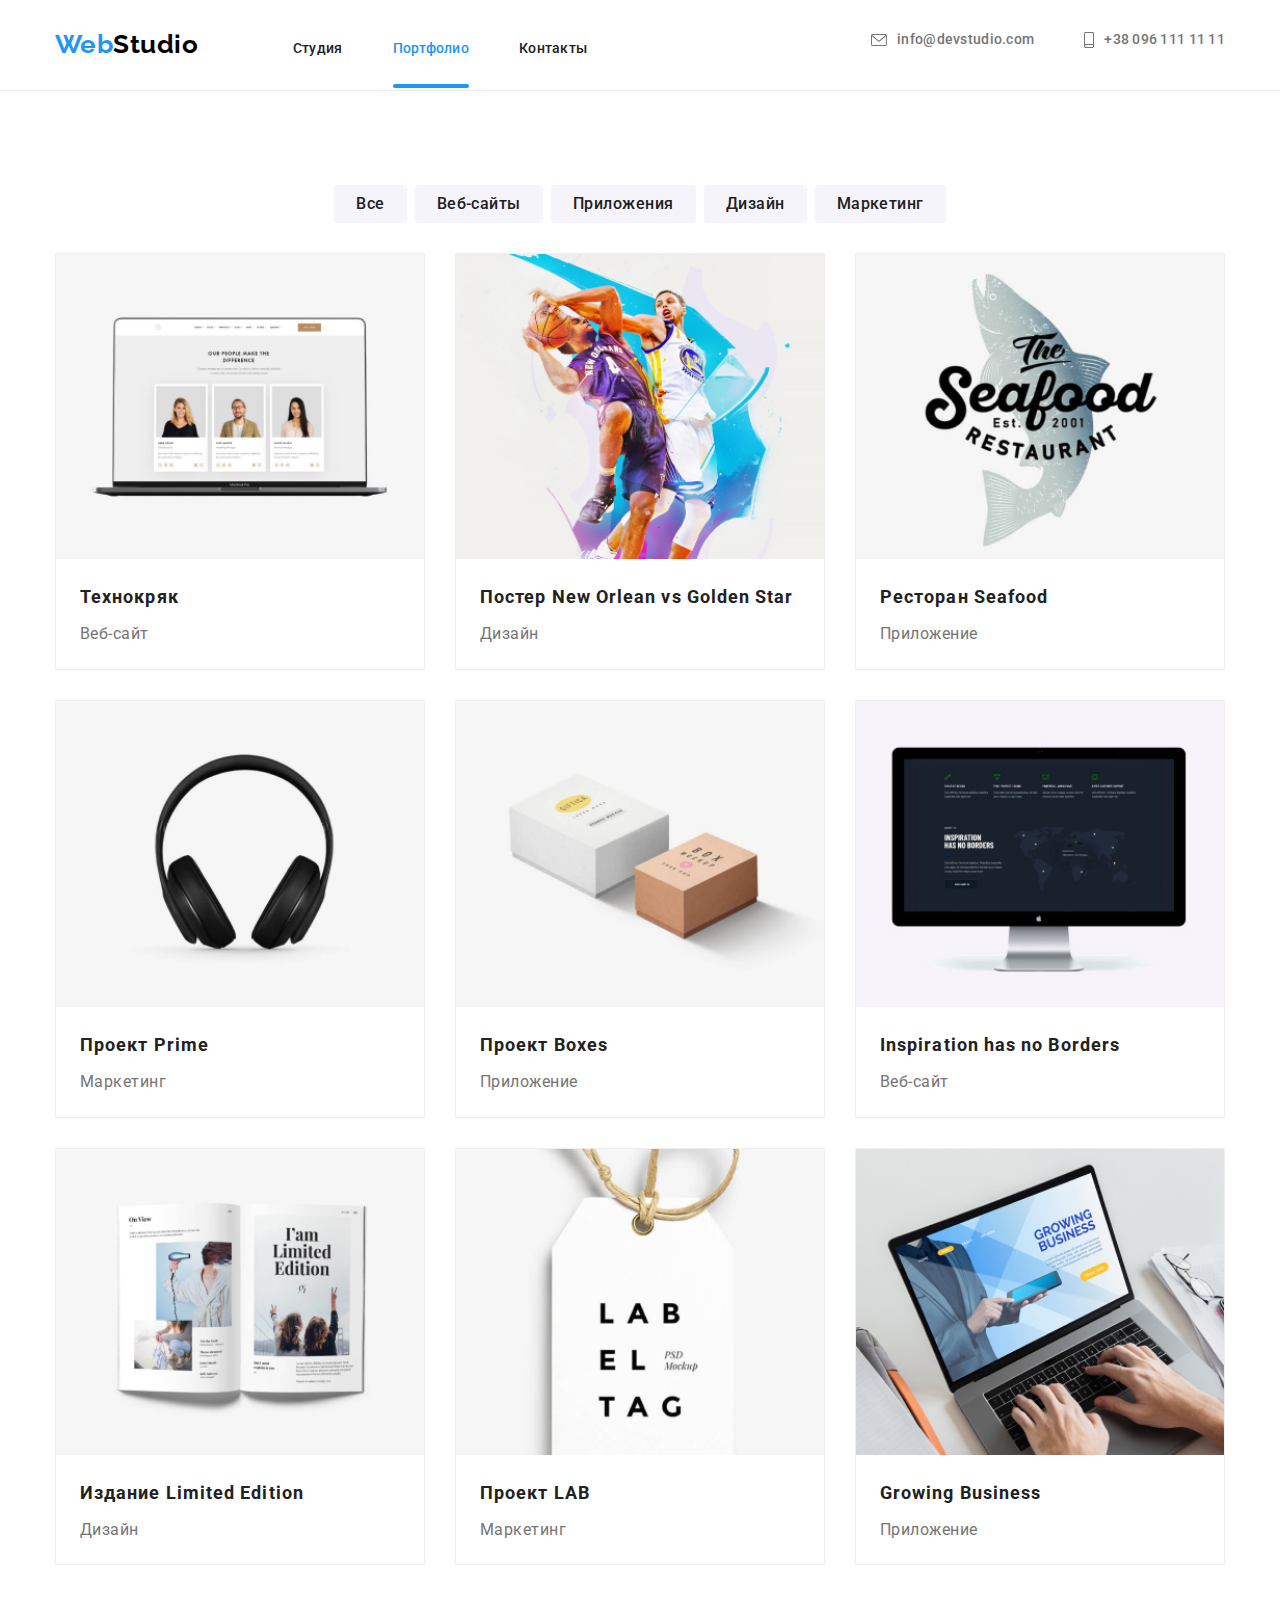
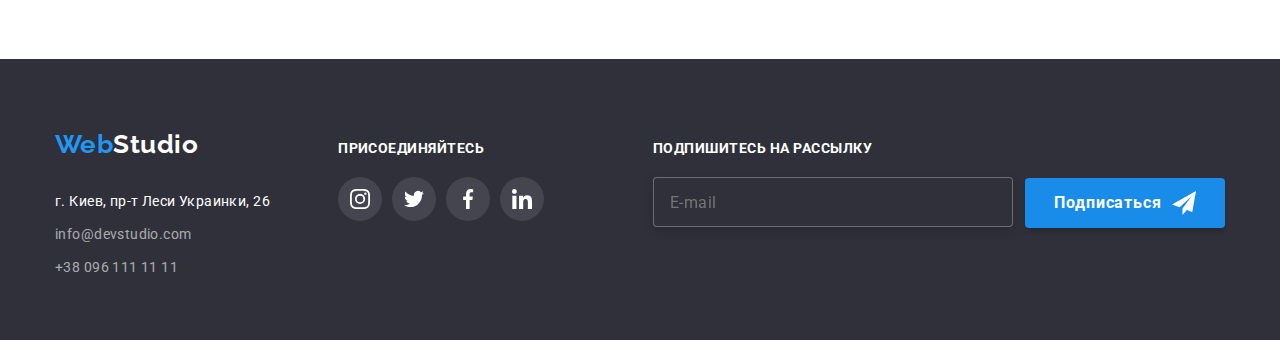
==== commit 2afc5edf: "ALREADY READY FOR PEER REVIEW" ====
--- a/portfolio.html
+++ b/portfolio.html
@@ -111,7 +111,22 @@
                 <li class="project-card">
                     <a href="" class="project-card__link link">
                         <div class="project-card__content">
-                        <img src="./images/portfolio's-items/img1.jpg" width="370" alt="Страница сайта на экране лептопа">
+
+                            <picture>
+                                <source srcset="./images/adaptive/mobile/portfolio/img.jpg 1x, ./images/adaptive/mobile/portfolio/img@2x.jpg 2x"
+                                    media="(max-width: 480px)" type="image/jpg">
+                            
+                                <source srcset="./images/adaptive/tablet/portfolio/img.jpg 1x, ./images/adaptive/tablet/portfolio/img@2x.jpg 2x"
+                                    media="(min-width: 768px)" type="image/jpg">
+                            
+                                <source
+                                    srcset="./images/adaptive/desktop/portfolio/img.jpg 1x, ./images/adaptive/desktop/portfolio/img@2x.jpg 2x"
+                                    media="(min-width: 1200px)" type="image/jpg">
+                            
+                                <img src="./images/portfolio's-items/img1.jpg" width="370" alt="Страница сайта на экране лептопа">
+                            </picture>
+
+                        
                         <p class="project-card__overlay">Технокряк это современная площадка распространения коронавируса. Компании используют эту платформу для цифрового
                         шпионажа и атак на защищённые сервера конкурентов.</p>
                         </div>
@@ -124,7 +139,20 @@
                 <li class="project-card">
                     <a href="" class="project-card__link link">
                         <div class="project-card__content">
-                        <img src="./images/portfolio's-items/img2.jpg" width="370" alt="Постер с баскетболистами">
+
+                            <picture>
+                                <source srcset="./images/adaptive/mobile/portfolio/img-1.jpg 1x, ./images/adaptive/mobile/portfolio/img@2x-1.jpg 2x"
+                                    media="(max-width: 480px)" type="image/jpg">
+                            
+                                <source srcset="./images/adaptive/tablet/portfolio/img-1.jpg 1x, ./images/adaptive/tablet/portfolio/img@2x-1.jpg 2x"
+                                    media="(min-width: 768px)" type="image/jpg">
+                            
+                                <source srcset="./images/adaptive/desktop/portfolio/img-1.jpg 1x, ./images/adaptive/desktop/portfolio/img@2x-1.jpg 2x"
+                                    media="(min-width: 1200px)" type="image/jpg">
+                            
+                                <img src="./images/portfolio's-items/img2.jpg" width="370" alt="Постер с баскетболистами">
+                            </picture>
+
                         <p class="project-card__overlay">Технокряк это современная площадка распространения коронавируса. Компании используют эту
                             платформу для цифрового
                             шпионажа и атак на защищённые сервера конкурентов.</p>
@@ -138,7 +166,23 @@
                 <li class="project-card">
                     <a href="" class="project-card__link link">
                         <div class="project-card__content">
-                        <img src="./images/portfolio's-items/img3.jpg" width="370" alt="Логотип ресторана морской еды">
+
+                            <picture>
+                                <source
+                                    srcset="./images/adaptive/mobile/portfolio/img-2.jpg 1x, ./images/adaptive/mobile/portfolio/img@2x-2.jpg 2x"
+                                    media="(max-width: 480px)" type="image/jpg">
+                            
+                                <source
+                                    srcset="./images/adaptive/tablet/portfolio/img-2.jpg 1x, ./images/adaptive/tablet/portfolio/img@2x-2.jpg 2x"
+                                    media="(min-width: 768px)" type="image/jpg">
+                            
+                                <source
+                                    srcset="./images/adaptive/desktop/portfolio/img-2.jpg 1x, ./images/adaptive/desktop/portfolio/img@2x-2.jpg 2x"
+                                    media="(min-width: 1200px)" type="image/jpg">
+                            
+                                <img src="./images/portfolio's-items/img3.jpg" width="370" alt="Логотип ресторана морской еды">
+                            </picture>
+                        
                         <p class="project-card__overlay">Технокряк это современная площадка распространения коронавируса. Компании используют эту
                             платформу для цифрового
                             шпионажа и атак на защищённые сервера конкурентов.</p>
@@ -153,7 +197,23 @@
                 <li class="project-card">
                     <a href="" class="project-card__link link">
                         <div class="project-card__content">
-                        <img src="./images/portfolio's-items/img4.jpg" width="370" alt="Акустические беспроводные наушники">
+
+                            <picture>
+                                <source
+                                    srcset="./images/adaptive/mobile/portfolio/img-3.jpg 1x, ./images/adaptive/mobile/portfolio/img@2x-3.jpg 2x"
+                                    media="(max-width: 480px)" type="image/jpg">
+                            
+                                <source
+                                    srcset="./images/adaptive/tablet/portfolio/img-3.jpg 1x, ./images/adaptive/tablet/portfolio/img@2x-3.jpg 2x"
+                                    media="(min-width: 768px)" type="image/jpg">
+                            
+                                <source
+                                    srcset="./images/adaptive/desktop/portfolio/img-3.jpg 1x, ./images/adaptive/desktop/portfolio/img@2x-3.jpg 2x"
+                                    media="(min-width: 1200px)" type="image/jpg">
+                            
+                                <img src="./images/portfolio's-items/img4.jpg" width="370" alt="Акустические беспроводные наушники">
+                            </picture>
+                        
                         <p class="project-card__overlay">Технокряк это современная площадка распространения коронавируса. Компании используют эту
                             платформу для цифрового
                             шпионажа и атак на защищённые сервера конкурентов.</p>
@@ -167,7 +227,21 @@
                 <li class="project-card">
                     <a href="" class="project-card__link link">
                         <div class="project-card__content">
-                        <img src="./images/portfolio's-items/img5.jpg" width="370" alt="Две коробки">
+
+                            <picture>
+                                <source srcset="./images/adaptive/mobile/portfolio/img-4.jpg 1x, ./images/adaptive/mobile/portfolio/img@2x-4.jpg 2x"
+                                    media="(max-width: 480px)" type="image/jpg">
+                            
+                                <source srcset="./images/adaptive/tablet/portfolio/img-4.jpg 1x, ./images/adaptive/tablet/portfolio/img@2x-4.jpg 2x"
+                                    media="(min-width: 768px)" type="image/jpg">
+                            
+                                <source
+                                    srcset="./images/adaptive/desktop/portfolio/img-4.jpg 1x, ./images/adaptive/desktop/portfolio/img@2x-4.jpg 2x"
+                                    media="(min-width: 1200px)" type="image/jpg">
+                            
+                                <img src="./images/portfolio's-items/img5.jpg" width="370" alt="Две коробки">
+                            </picture>
+                        
                         <p class="project-card__overlay">Технокряк это современная площадка распространения коронавируса. Компании используют эту
                             платформу для цифрового
                             шпионажа и атак на защищённые сервера конкурентов.</p>
@@ -181,7 +255,21 @@
                 <li class="project-card">
                     <a href="" class="project-card__link link">
                         <div class="project-card__content">
-                        <img src="./images/portfolio's-items/img6.jpg" width="370" alt="Страница сайта на экране монитора">
+
+                            <picture>
+                                <source srcset="./images/adaptive/mobile/portfolio/img-5.jpg 1x, ./images/adaptive/mobile/portfolio/img@2x-5.jpg 2x"
+                                    media="(max-width: 480px)" type="image/jpg">
+                            
+                                <source srcset="./images/adaptive/tablet/portfolio/img-5.jpg 1x, ./images/adaptive/tablet/portfolio/img@2x-5.jpg 2x"
+                                    media="(min-width: 768px)" type="image/jpg">
+                            
+                                <source
+                                    srcset="./images/adaptive/desktop/portfolio/img-5.jpg 1x, ./images/adaptive/desktop/portfolio/img@2x-5.jpg 2x"
+                                    media="(min-width: 1200px)" type="image/jpg">
+                            
+                                <img src="./images/portfolio's-items/img6.jpg" width="370" alt="Страница сайта на экране монитора">
+                            </picture>
+                        
                         <p class="project-card__overlay">Технокряк это современная площадка распространения коронавируса. Компании используют эту
                             платформу для цифрового
                             шпионажа и атак на защищённые сервера конкурентов.</p>
@@ -195,7 +283,21 @@
                 <li class="project-card">
                     <a href="" class="project-card__link link">
                         <div class="project-card__content">
-                        <img src="./images/portfolio's-items/img7.jpg" width="370" alt="Разворот журнала">
+
+                            <picture>
+                                <source srcset="./images/adaptive/mobile/portfolio/img-6.jpg 1x, ./images/adaptive/mobile/portfolio/img@2x-6.jpg 2x"
+                                    media="(max-width: 480px)" type="image/jpg">
+                            
+                                <source srcset="./images/adaptive/tablet/portfolio/img-6.jpg 1x, ./images/adaptive/tablet/portfolio/img@2x-6.jpg 2x"
+                                    media="(min-width: 768px)" type="image/jpg">
+                            
+                                <source
+                                    srcset="./images/adaptive/desktop/portfolio/img-6.jpg 1x, ./images/adaptive/desktop/portfolio/img@2x-6.jpg 2x"
+                                    media="(min-width: 1200px)" type="image/jpg">
+                            
+                                <img src="./images/portfolio's-items/img7.jpg" width="370" alt="Разворот журнала">
+                            </picture>
+                        
                         <p class="project-card__overlay">Технокряк это современная площадка распространения коронавируса. Компании используют эту
                             платформу для цифрового
                             шпионажа и атак на защищённые сервера конкурентов.</p>
@@ -209,7 +311,21 @@
                 <li class="project-card">
                     <a href="" class="project-card__link link">
                         <div class="project-card__content">
-                        <img src="./images/portfolio's-items/img8.jpg" width="370" alt="Бирка с названием проекта">
+
+                            <picture>
+                                <source srcset="./images/adaptive/mobile/portfolio/img-7.jpg 1x, ./images/adaptive/mobile/portfolio/img@2x-7.jpg 2x"
+                                    media="(max-width: 480px)" type="image/jpg">
+                            
+                                <source srcset="./images/adaptive/tablet/portfolio/img-7.jpg 1x, ./images/adaptive/tablet/portfolio/img@2x-7.jpg 2x"
+                                    media="(min-width: 768px)" type="image/jpg">
+                            
+                                <source
+                                    srcset="./images/adaptive/desktop/portfolio/img-7.jpg 1x, ./images/adaptive/desktop/portfolio/img@2x-7.jpg 2x"
+                                    media="(min-width: 1200px)" type="image/jpg">
+                            
+                                <img src="./images/portfolio's-items/img8.jpg" width="370" alt="Бирка с названием проекта">
+                            </picture>
+                        
                         <p class="project-card__overlay">Технокряк это современная площадка распространения коронавируса. Компании используют эту
                             платформу для цифрового
                             шпионажа и атак на защищённые сервера конкурентов.</p>
@@ -223,7 +339,21 @@
                 <li class="project-card">
                     <a href="" class="project-card__link link">
                         <div class="project-card__content">
-                        <img src="./images/portfolio's-items/img9.jpg" width="370" alt="Страница сайта на экране лептопа">
+
+                            <picture>
+                                <source srcset="./images/adaptive/mobile/portfolio/img-8.jpg 1x, ./images/adaptive/mobile/portfolio/img@2x-8.jpg 2x"
+                                    media="(max-width: 480px)" type="image/jpg">
+                            
+                                <source srcset="./images/adaptive/tablet/portfolio/img-8.jpg 1x, ./images/adaptive/tablet/portfolio/img@2x-8.jpg 2x"
+                                    media="(min-width: 768px)" type="image/jpg">
+                            
+                                <source
+                                    srcset="./images/adaptive/desktop/portfolio/img-8.jpg 1x, ./images/adaptive/desktop/portfolio/img@2x-8.jpg 2x"
+                                    media="(min-width: 1200px)" type="image/jpg">
+                            
+                                <img src="./images/portfolio's-items/img9.jpg" width="370" alt="Страница сайта на экране лептопа">
+                            </picture>
+                        
                         <p class="project-card__overlay">Технокряк это современная площадка распространения коронавируса. Компании используют эту
                             платформу для цифрового
                             шпионажа и атак на защищённые сервера конкурентов.</p>
--- a/css/main.min.css
+++ b/css/main.min.css
@@ -1,2 +1,5 @@
-:root{--secondary-background-color: #2f303a;--primary-text-color: #757575;--primary-header-color: #212121;--secondary-header-color: #ffffff;--footer-contacts-color: rgba(255, 255, 255, 0.6);--focus-color: #2196f3;--header-logo-color: #000000;--button-background-color: #188ce8;--filter-button-background: #f5f4fa;--list-items-gaps: 30px;--header-to-lists-gap: 50px;--header-to-lists-gap-mobile: 30px;--secondary-headers-gap: 10px;--descr-margins: 20px 24px;--timing-animation: cubic-bezier(0.4, 0, 0.2, 1);--transition-duration: 250ms}body{font-family:Roboto, sans-serif;font-style:normal;color:var(--primary-text-color);letter-spacing:0.03em;background-color:var(--secondary-header-color)}.container{width:100%;padding-left:15px;padding-right:15px;margin-left:auto;margin-right:auto}@media screen and (min-width: 480px){.container{max-width:480px}}@media screen and (min-width: 768px){.container{max-width:768px}}@media screen and (min-width: 1200px){.container{max-width:1200px}}.list{margin-top:0px;margin-bottom:0px;padding-left:0px;list-style:none}.link{text-decoration:none}img{display:block;max-width:100%;height:auto}.section{padding-top:60px;padding-bottom:60px}@media screen and (min-width: 1200px){.section{padding-top:94px;padding-bottom:94px}}.section-header{margin-top:0px;margin-bottom:var(--header-to-lists-gap-mobile);font-weight:700;font-size:28px;line-height:1.18;text-align:center;color:var(--primary-header-color)}@media screen and (min-width: 1200px){.section-header{font-size:36px;line-height:1.17}}.title-hidden{position:absolute;width:1px;height:1px;margin:-1px;padding:0;overflow:hidden;border:0;clip:rect(0 0 0 0)}.secondary-titles{margin-top:0px;font-weight:700;font-size:14px;line-height:1.14;text-transform:uppercase}.social-links-header{margin-top:0px;margin-bottom:20px;text-align:center;color:var(--secondary-header-color)}@media screen and (min-width: 1200px){.social-links-header{text-align:start}}.header{position:relative;border-bottom:1px solid #ececec}@media screen and (min-width: 768px){.header-block{display:flex;align-items:center;justify-content:space-between}}.logo{display:inline-block;font-family:Raleway;font-style:normal;font-weight:700;color:var(--focus-color);text-decoration:none;font-size:24px;line-height:1.16}.logo .logo__text--black{transition:color var(--transition-duration) var(--timing-animation);color:var(--header-logo-color)}.logo .logo__text--white{transition:color var(--transition-duration) var(--timing-animation);color:var(--secondary-header-color)}.logo:focus .logo__text--black,.logo:hover .logo__text--black{color:var(--focus-color)}.logo:focus .logo__text--white,.logo:hover .logo__text--white{color:var(--focus-color)}@media screen and (min-width: 1200px){.logo{font-size:26px;line-height:1.19}}.logo--header{margin-right:0px;padding-top:16px;padding-bottom:16px}@media screen and (min-width: 768px){.logo--header{margin-right:90px;padding-top:26px;padding-bottom:26px}}@media screen and (min-width: 1200px){.logo--header{padding-top:24px;padding-bottom:25px}}.logo--footer{padding:10px 0px;margin-left:auto;margin-right:auto}.nav-links{display:none}@media screen and (min-width: 768px){.nav-links{display:inline-flex;margin-right:auto;margin-top:0px;margin-bottom:0px}.nav-links .nav-links__link{padding-top:32px;padding-bottom:32px;font-weight:500;font-size:14px;line-height:1.14;letter-spacing:0.02em;color:var(--primary-header-color);transition:color var(--transition-duration) var(--timing-animation)}.nav-links .nav-links__link.current{position:relative;padding-bottom:28px;color:var(--focus-color)}}@media screen and (min-width: 768px) and (min-width: 1200px){.nav-links .nav-links__link.current{padding-bottom:32px}}@media screen and (min-width: 768px){.nav-links__link.current::after{position:absolute;bottom:0%;left:0%;content:'';display:block;width:100%;height:4px;border-radius:2px;background-color:var(--focus-color)}.nav-links__link:hover,.nav-links__link:focus{color:var(--focus-color)}.nav-links__item:not(:last-child){margin-right:50px}}.nav-contacts{display:none}@media screen and (min-width: 768px){.nav-contacts{display:block}.nav-contacts .nav-contacts__item:not(:last-child){margin-bottom:10px}.nav-contacts .nav-contacts__link{display:block;font-weight:500;font-size:12px;line-height:1.17;letter-spacing:0.02em;color:var(--primary-text-color);transition:color var(--transition-duration) var(--timing-animation)}.nav-contacts .nav-contacts__icon{fill:var(--primary-text-color);margin-right:8px;transition:fill var(--transition-duration) var(--timing-animation)}.nav-contacts__link:hover,.nav-contacts__link:focus{color:var(--focus-color)}.nav-contacts__link:hover .nav-contacts__icon,.nav-contacts__link:focus .nav-contacts__icon{fill:var(--focus-color)}}@media screen and (min-width: 1200px){.nav-contacts{display:inline-flex;justify-content:end;margin-top:0px;margin-bottom:0px}.nav-contacts .nav-contacts__item:not(:last-child){margin-right:50px}.nav-contacts .nav-contacts__link{display:flex;justify-content:center;align-items:center;padding-top:32px;padding-bottom:32px;font-size:14px;line-height:1.14}.nav-contacts .nav-contacts__icon{margin-right:10px}}.mobile-menu{display:none;position:absolute;z-index:5;top:0;left:0;min-width:100vw;min-height:100vh;background-color:var(--secondary-header-color)}.mobile-menu.is-open{display:flex;flex-direction:column;justify-content:space-between;padding-left:20px;padding-right:5px;padding-top:30px;padding-bottom:30px}@media screen and (min-width: 480px){.mobile-menu.is-open{max-height:796px;padding-left:40px;padding-right:15px;padding-top:50px;padding-bottom:50px}}@media screen and (min-width: 768px){.mobile-menu.is-open{display:none}}@media screen and (min-width: 768px){.mobile-menu{display:none}}.mobile-nav{margin-bottom:auto}.mobile-nav__item{margin-bottom:32px}.mobile-nav__link{color:var(--primary-header-color);letter-spacing:0.02em}@media screen and (min-width: 320px){.mobile-nav__link{padding:10px;font-weight:500;font-size:30px;line-height:1.18}}@media screen and (min-width: 480px){.mobile-nav__link{padding:10px;font-weight:500;font-size:40px;line-height:1.18}}.mobile-nav__link.current{color:var(--focus-color)}.mobile-contacts{margin-bottom:64px}.mobile-contacts__item:not(:last-child){margin-bottom:32px;color:var(--focus-color)}.mobile-contacts__link{font-weight:500;letter-spacing:0.02em;color:var(--focus-color)}@media screen and (min-width: 320px){.mobile-contacts__link{padding:10px;font-size:27px;line-height:1.18}}@media screen and (min-width: 480px){.mobile-contacts__link{font-size:34px;line-height:1.18}}.mobile-contacts__link--grey{color:var(--primary-text-color)}@media screen and (min-width: 320px){.mobile-contacts__link--grey{font-size:18px;line-height:1.18}}@media screen and (min-width: 480px){.mobile-contacts__link--grey{font-size:24px}}.mobile-social-links{display:flex}.mobile-social-links__item:not(:last-child){height:22px;padding:0 10px;border-right:1px solid rgba(33,33,33,0.2)}.mobile-social-links__item:last-child{padding:0 10px}.mobile-social-links__link{letter-spacing:0.02em;color:var(--focus-color);font-weight:500}@media screen and (min-width: 320px){.mobile-social-links__link{padding:10px 0;font-size:12px;line-height:1.5}}@media screen and (min-width: 480px){.mobile-social-links__link{padding:10px 0;font-size:18px;line-height:1.22}}.hero{max-width:1600px;height:600px;margin-left:auto;margin-right:auto;padding-top:200px;padding-bottom:200px;background-image:linear-gradient(rgba(47,48,58,0.4), rgba(47,48,58,0.4)),url(../images/img_hero.jpg);background-repeat:no-repeat;background-position:center;background-size:cover;background-color:var(--secondary-background-color)}.hero-title{width:100%;margin-top:0px;margin-bottom:30px;margin-left:auto;margin-right:auto;font-size:26px;line-height:1.62;font-weight:900;text-align:center;letter-spacing:0.06em;text-transform:uppercase;color:var(--secondary-header-color)}@media screen and (min-width: 480px){.hero-title{max-width:360px}}@media screen and (min-width: 1200px){.hero-title{max-width:700px;font-size:44px;line-height:1.36}}.button{display:flex;align-items:center;justify-content:center;border-radius:4px;border-width:0px;padding:0px;width:200px;height:50px;font-family:inherit;font-weight:700;font-size:16px;line-height:1.87;letter-spacing:0.06em;text-align:center;cursor:pointer;box-shadow:0px 4px 4px rgba(0,0,0,0.15);border-color:var(--button-background-color);color:var(--secondary-header-color);background-color:var(--button-background-color)}.button-center{margin-left:auto;margin-right:auto}.modal--button{position:absolute;top:8px;right:8px;width:30px;height:30px;box-shadow:none;border:1px solid rgba(0,0,0,0.1);border-radius:50%;background-color:var(--secondary-header-color);transition:fill var(--transition-duration) var(--timing-animation)}.modal--button:hover .modal__icon,.modal--button:focus .modal__icon{fill:var(--focus-color);cursor:pointer}.project-filter__button{display:inline-block;align-items:center;margin-top:0px;margin-bottom:0px;padding:6px 22px;font-family:inherit;font-weight:500;font-size:16px;line-height:1.62;letter-spacing:0.03em;text-align:center;box-shadow:none;border-radius:4px;border-width:0px;border-color:var(--button-background-color);cursor:pointer;color:var(--primary-header-color);background-color:var(--filter-button-background);transition:box-shadow var(--transition-duration) var(--timing-animation),background-color var(--transition-duration) var(--timing-animation),color var(--transition-duration) var(--timing-animation)}.project-filter__button:hover,.project-filter__button:focus{box-shadow:0px 4px 4px rgba(0,0,0,0.15);background-color:var(--focus-color);color:var(--secondary-header-color)}.nav-button{position:absolute;top:10px;right:15px;z-index:10;display:inline-flex;margin:0;padding:0;border:none;background-color:transparent}@media screen and (min-width: 768px){.nav-button{display:none}}.nav-button .icon-nav{display:block;transition:fill var(--transition-duration) var(--timing-animation)}.nav-button .icon-nav:hover,.nav-button .icon-nav:hover{fill:var(--focus-color);cursor:pointer}.nav-button.is-open .icon-nav{display:none}.nav-button .icon-nav-close{display:none}.nav-button.is-open .icon-nav-close{display:block;transition:fill var(--transition-duration) var(--timing-animation)}.nav-button.is-open .icon-nav-close:hover,.nav-button.is-open .icon-nav-close:focus{fill:var(--focus-color);cursor:pointer}.backdrop{position:fixed;z-index:2;top:0;left:0;width:100vw;height:100vh;visibility:visible;opacity:1;background-color:rgba(0,0,0,0.2);transition:opacity var(--transition-duration) var(--timing-animation),transform var(--transition-duration) var(--timing-animation)}.backdrop.is-hidden{visibility:hidden;opacity:0;pointer-events:none;transform:translateY(-100%)}.modal{position:absolute;top:50%;left:50%;transform:translate(-50%, -50%);display:flex;flex-direction:column;align-items:center;min-height:80vh;min-width:100vw;border-radius:4px;padding:30px;padding-top:40px;background-color:var(--secondary-header-color);box-shadow:0px 1px 3px rgba(0,0,0,0.12),0px 1px 1px rgba(0,0,0,0.14),0px 2px 1px rgba(0,0,0,0.2)}@media screen and (min-width: 420px){.modal{min-height:500px;min-width:415px;padding:40px}}@media screen and (min-width: 480px){.modal{max-height:609px;max-width:450px;padding:40px}}@media screen and (min-width: 1200px){.modal{max-height:581px;max-width:528px}}.modal-title{max-height:60px;margin-top:0px;margin-bottom:12px;font-weight:700;font-size:16px;line-height:1.5;text-align:center;color:var(--primary-header-color)}@media screen and (min-width: 480px){.modal-title{margin-top:0px;font-size:20px}}@media screen and (min-width: 1200px){.modal-title{max-height:23px;line-height:1.15}}.user-form{min-width:100%;min-height:100%}@media screen and (min-width: 480px){.user-form{min-width:370px;min-height:457px}}@media screen and (min-width: 1200px){.user-form{min-width:450px}}.user-form .user-form__labels{display:inline-block;height:10px;margin-bottom:4px;font-weight:400;font-size:10px;line-height:1.5;letter-spacing:0.01em;color:var(--primary-text-color)}@media screen and (min-width: 480px){.user-form .user-form__labels{height:14px;margin-bottom:4px;font-size:12px;line-height:1.67}}.user-form .user-form__input-field{position:relative;display:flex;align-items:center;min-width:100%;height:30px;margin-bottom:10px}@media screen and (min-width: 480px){.user-form .user-form__input-field{height:40px;margin-bottom:10px}}.user-form .user-form__input{display:inline-block;min-width:100%;min-height:100%;padding:5px 42px;border:1px solid rgba(33,33,33,0.2);border-radius:4px;transition:border-color var(--transition-duration) var(--timing-animation)}@media screen and (min-width: 480px){.user-form .user-form__input{padding:12px 42px}}.user-form .user-form__icon{position:absolute;top:7px;left:12px;display:block;fill:var(--primary-header-color);transition:fill var(--transition-duration) var(--timing-animation)}@media screen and (min-width: 480px){.user-form .user-form__icon{top:11px;left:12px}}.user-form__input-field:focus-within .user-form__icon{cursor:pointer;fill:var(--focus-color)}.user-form .user-form__textarea{width:100%;height:120px;resize:none;padding:12px 16px;font-weight:400;font-size:12px;line-height:1.17;letter-spacing:0.01em;border:1px solid rgba(33,33,33,0.2);border-radius:4px;transition:border-color var(--transition-duration) var(--timing-animation)}.user-form__input:focus,.user-form__textarea:focus{outline-color:var(--focus-color);outline:thin;border-color:var(--focus-color);cursor:pointer}.user-form .user-form__agreement{position:relative;display:flex;align-items:center;justify-content:start;min-height:10px;margin-top:10px;margin-bottom:20px;font-weight:400;font-size:9px;line-height:1;letter-spacing:0.01em;color:var(--primary-text-color)}@media screen and (min-width: 480px){.user-form .user-form__agreement{min-height:14px;margin-top:20px;margin-bottom:30px;font-weight:400;font-size:12px;line-height:1.17;letter-spacing:0.03em}}@media screen and (min-width: 1200px){.user-form .user-form__agreement{justify-content:center;min-height:24px;font-size:14px;line-height:1.71}}.user-form .user-form__checkbox{position:absolute;width:1px;height:1px;margin:-1px;padding:0;overflow:hidden;border:0;clip:rect(0 0 0 0)}.user-form .user-form__icon-check{margin-right:5px;border-radius:2px;fill:var(--primary-header-color)}@media screen and (min-width: 480px){.user-form .user-form__icon-check{margin-right:7px}}.user-form__checkbox:checked ~ .user-form__icon-check{cursor:pointer;background-color:var(--focus-color);background-image:url("../images/icons/icon-checked.svg");background-size:contain;background-origin:border-box;fill:var(--focus-color)}.user-form .checkbox:focus ~ .icon-check{fill:var(--focus-color)}.user-form .user-form__link-agreement{margin-left:1px;font-size:9px;line-height:1;letter-spacing:0.01em}@media screen and (min-width: 480px){.user-form .user-form__link-agreement{margin-left:2px;font-size:12px;line-height:1.17;letter-spacing:0.03em}}@media screen and (min-width: 1200px){.user-form .user-form__link-agreement{font-size:14px;line-height:1.71}}.features{padding-bottom:60px}@media screen and (min-width: 1200px){.features{padding-bottom:0px}}.feature-list{display:flex;flex-wrap:wrap;margin-left:calc(-1 * var(--list-items-gaps));margin-top:calc(-1 * var(--list-items-gaps))}@media screen and (min-width: 480px){.feature-list{max-width:480px}}@media screen and (min-width: 768px){.feature-list{max-width:768px}}@media screen and (min-width: 1200px){.feature-list{max-width:1200px}}.feature-list__item{flex-basis:calc(100% / 1 - var(--list-items-gaps));margin-left:var(--list-items-gaps);margin-top:var(--list-items-gaps)}@media screen and (min-width: 768px){.feature-list__item{flex-basis:calc(100% / 2 - var(--list-items-gaps))}}@media screen and (min-width: 1200px){.feature-list__item{flex-basis:calc(100% / 4 - var(--list-items-gaps))}}.feature-list__icon-block{display:flex;justify-content:center;align-items:center;height:120px;border-radius:4px;margin-bottom:30px;background-color:var(--filter-button-background)}.feature-list__titles{margin-bottom:var(--secondary-headers-gap);color:var(--primary-header-color)}.feature-list__paragraphs{margin-top:0px;margin-bottom:0px;font-size:14px;line-height:1.71;color:var(--primary-text-color)}.directions{display:none}@media screen and (min-width: 1200px){.directions{display:block}}.directions-title{display:none}@media screen and (min-width: 1200px){.directions-title{display:block;margin-left:auto;margin-right:auto;margin-top:0px;margin-bottom:var(--header-to-lists-gap);font-weight:700;font-size:36px;line-height:1.17;text-align:center;color:var(--primary-header-color)}}.directions-list{display:none}@media screen and (min-width: 1200px){.directions-list{display:block;display:flex;flex-wrap:wrap;text-align:center;margin-left:calc(-1 * var(--list-items-gaps));margin-top:calc(-1 * var(--list-items-gaps))}}.directions-list__item{position:relative;flex-basis:calc(100% / 3 - var(--list-items-gaps));margin-left:var(--list-items-gaps);margin-top:var(--list-items-gaps)}.directions-list__desc{position:absolute;width:100%;left:50%;bottom:0%;transform:translate(-50%);padding:27px 0px;margin:0px;background-color:rgba(47,48,58,0.8);color:var(--secondary-header-color)}.our-team{background-color:var(--filter-button-background)}.team-list{display:flex;flex-wrap:wrap;margin-left:calc(-1 * var(--list-items-gaps));margin-top:calc(-1 * var(--list-items-gaps))}@media screen and (min-width: 480px){.team-list{max-width:480px}}@media screen and (min-width: 768px){.team-list{max-width:768px}}@media screen and (min-width: 1200px){.team-list{max-width:1200px}}.employee-card{flex-basis:calc(100% / 1 - var(--list-items-gaps));margin-left:var(--list-items-gaps);margin-top:var(--list-items-gaps);box-shadow:0px 1px 3px rgba(0,0,0,0.12),0px 1px 1px rgba(0,0,0,0.14),0px 2px 1px rgba(0,0,0,0.2);border-radius:0px 0px 4px 4px;background-color:var(--secondary-header-color)}@media screen and (min-width: 768px){.employee-card{flex-basis:calc(100% / 2 - var(--list-items-gaps))}}@media screen and (min-width: 1200px){.employee-card{flex-basis:calc(100% / 4 - var(--list-items-gaps))}}.employee-card__profile{padding-top:var(--list-items-gaps);padding-bottom:var(--list-items-gaps)}.employee-card__name{margin-top:0px;margin-bottom:var(--secondary-headers-gap);font-weight:500;font-size:16px;line-height:1.19;text-align:center;color:var(--primary-header-color)}.employee-card__position{margin-top:0px;margin-bottom:16px;font-size:16px;line-height:1.19;text-align:center;color:var(--primary-text-color)}.social-links{display:flex;align-items:center;justify-content:center}.social-links__item:not(:first-child){margin-left:10px}.social-links .social-links__link{display:flex;align-items:center;justify-content:center;width:44px;height:44px;border-radius:50%;background-color:var(--secondary-header-color);transition:background-color var(--transition-duration) var(--timing-animation)}.social-links .social-links__link--bgc{background-color:rgba(255,255,255,0.1)}.social-links .social-links__icon{fill:#afb1b8;transition:fill var(--transition-duration) var(--timing-animation)}.social-links .social-links__icon--white{fill:var(--secondary-header-color)}.social-links__link:focus .social-links__icon,.social-links__link:hover .social-links__icon{fill:var(--secondary-header-color)}.social-links__link:focus,.social-links__link:hover{background-color:var(--focus-color)}.regular-clients__list{display:flex;flex-wrap:wrap;margin-left:calc(-1 * var(--list-items-gaps));margin-top:calc(-1 * var(--list-items-gaps))}@media screen and (min-width: 480px){.regular-clients__list{max-width:480px}}@media screen and (min-width: 768px){.regular-clients__list{max-width:768px}}@media screen and (min-width: 1200px){.regular-clients__list{max-width:1200px}}.clients-company{flex-basis:calc(100% / 2 - var(--list-items-gaps));margin-left:var(--list-items-gaps);margin-top:var(--list-items-gaps)}@media screen and (min-width: 768px){.clients-company{flex-basis:calc(100% / 3 - var(--list-items-gaps))}}@media screen and (min-width: 1200px){.clients-company{flex-basis:calc(100% / 6 - var(--list-items-gaps))}}.clients-company .clients-company__link{display:flex;align-items:center;justify-content:center;max-width:210px;height:90px;border-radius:4px;border:1px solid #afb1b8;transition:border-color var(--transition-duration) var(--timing-animation)}@media screen and (min-width: 480px){.clients-company .clients-company__link{min-width:210px}}@media screen and (min-width: 768px){.clients-company .clients-company__link{min-width:225px}}@media screen and (min-width: 1200px){.clients-company .clients-company__link{min-width:170px}}.clients-company .clients-company__icon{fill:#afb1b8;transition:fill var(--transition-duration) var(--timing-animation)}.clients-company__link:hover .clients-company__icon,.clients-company__link:focus .clients-company__icon{fill:var(--focus-color)}.clients-company__link:hover,.clients-company__link:focus{border-color:var(--focus-color)}.footer{padding-top:60px;padding-bottom:60px;background-color:var(--secondary-background-color)}.footer-laptop{margin-bottom:60px}@media screen and (min-width: 768px){.footer-laptop{display:flex;align-items:baseline;justify-content:space-around}}@media screen and (min-width: 1200px){.footer-laptop{display:flex;align-items:baseline;justify-content:space-between;margin-bottom:0px}}.footer-blocks{text-align:center}@media screen and (min-width: 1200px){.footer-blocks{display:flex;align-items:baseline;justify-content:space-between;text-align:start}}@media screen and (min-width: 1200px){.contacts-block{display:inline-block}}.contacts-block:nth-child(1){margin-bottom:60px}@media screen and (min-width: 768px){.contacts-block:nth-child(1){margin-bottom:0px}}@media screen and (min-width: 1200px){.contacts-block:nth-child(1){margin-right:68px}}.address{margin-top:20px;font-style:normal}.footer-contacts:not(:last-child){margin-bottom:9px}.footer-contacts__link{font-size:14px;line-height:1.71;letter-spacing:0.03em;color:var(--footer-contacts-color);transition:color var(--transition-duration) var(--timing-animation)}.footer-contacts__link:hover,.footer-contacts__link:focus{color:var(--focus-color)}.footer-contacts__link--map{color:var(--secondary-header-color);transition:color var(--transition-duration) var(--timing-animation)}.footer-contacts__link--map:focus,.footer-contacts__link--map:hover{color:var(--focus-color)}@media screen and (min-width: 1200px){.subscribe-form{display:flex;align-items:baseline;justify-content:space-between}}.subscribe-form__input{width:100%;height:50px;margin-right:auto;margin-left:auto;padding:15px 16px;margin-bottom:20px;outline:thin;filter:drop-shadow(0px 4px 4px rgba(0,0,0,0.15));border:1px solid rgba(255,255,255,0.3);border-radius:4px;font-weight:400;font-size:16px;line-height:1.25;align-items:center;letter-spacing:0.03em;color:rgba(255,255,255,0.6);background-color:var(--secondary-background-color)}@media screen and (min-width: 480px){.subscribe-form__input{max-width:450px}}@media screen and (min-width: 1200px){.subscribe-form__input{width:360px;max-width:360px;margin-bottom:0px;margin-right:12px}}.subscribe-button{margin-left:auto;margin-right:auto}@media screen and (min-width: 1200px){.subscribe-button{margin-left:0px;margin-right:0px}}.subscribe-form__icon{margin-left:10px;fill:var(--secondary-header-color)}.project-filter{display:flex;flex-wrap:wrap;margin-top:0px}@media screen and (max-width: 767px){.project-filter{margin-bottom:25px;justify-content:start}}@media screen and (min-width: 768px){.project-filter{margin-bottom:var(--list-items-gaps);justify-content:center}}.project-filter__item:not(:last-child){margin-right:8px}@media screen and (max-width: 767px){.project-filter__item:not(:last-child){margin-bottom:15px}}.cardset-list{display:flex;flex-wrap:wrap;margin-left:calc(-1 * var(--list-items-gaps));margin-top:calc(-1 * var(--list-items-gaps))}@media screen and (min-width: 480px){.cardset-list{max-width:480px}}@media screen and (min-width: 768px){.cardset-list{max-width:768px}}@media screen and (min-width: 1200px){.cardset-list{max-width:1200px}}.project-card{flex-basis:calc(100% / 1 - var(--list-items-gaps));border:1px solid #eeeeee;margin-left:var(--list-items-gaps);margin-top:var(--list-items-gaps);transition:box-shadow var(--transition-duration) var(--timing-animation)}.project-card:hover,.project-card:focus{box-shadow:0px 1px 1px rgba(0,0,0,0.12),0px 4px 4px rgba(0,0,0,0.06),1px 4px 6px rgba(0,0,0,0.16)}@media screen and (min-width: 768px){.project-card{flex-basis:calc(100% / 2 - var(--list-items-gaps))}}@media screen and (min-width: 1200px){.project-card{flex-basis:calc(100% / 3 - var(--list-items-gaps))}}.project-card__content{position:relative;overflow:hidden}.project-card__overlay{position:absolute;width:100%;height:100%;display:flex;align-items:center;justify-content:center;padding:0px 24px;margin:0;font-weight:400;font-size:18px;line-height:1.56;letter-spacing:0.03em;color:var(--secondary-header-color);background-color:rgba(33,150,243,0.9);transition:transform var(--transition-duration) var(--timing-animation)}.project-card__link:hover .project-card__overlay,.project-card__link:focus .project-card__overlay{transform:translateY(-100%)}.project-card__descr{padding:var(--descr-margins)}.project-card__name{margin-top:0px;margin-bottom:4px;font-weight:700;font-size:18px;line-height:2;letter-spacing:0.06em;color:var(--primary-header-color)}.project-card__type{margin-top:0px;margin-bottom:0px;font-size:16px;line-height:1.87;color:var(--primary-text-color)}
+:root{--secondary-background-color: #2f303a;--primary-text-color: #757575;--primary-header-color: #212121;--secondary-header-color: #ffffff;--footer-contacts-color: rgba(255, 255, 255, 0.6);--linear-gradient: linear-gradient(
+    rgba(47, 48, 58, 0.4),
+    rgba(47, 48, 58, 0.4)
+  );--focus-color: #2196f3;--header-logo-color: #000000;--button-background-color: #188ce8;--filter-button-background: #f5f4fa;--list-items-gaps: 30px;--header-to-lists-gap: 50px;--header-to-lists-gap-mobile: 30px;--secondary-headers-gap: 10px;--descr-margins: 20px 24px;--timing-animation: cubic-bezier(0.4, 0, 0.2, 1);--transition-duration: 250ms}body{font-family:Roboto, sans-serif;font-style:normal;color:var(--primary-text-color);letter-spacing:0.03em;background-color:var(--secondary-header-color)}.container{width:100%;padding-left:15px;padding-right:15px;margin-left:auto;margin-right:auto}@media screen and (min-width: 480px){.container{max-width:480px}}@media screen and (min-width: 768px){.container{max-width:768px}}@media screen and (min-width: 1200px){.container{max-width:1200px}}.list{margin-top:0px;margin-bottom:0px;padding-left:0px;list-style:none}.link{text-decoration:none}img{display:block;max-width:100%;height:auto}.section{padding-top:60px;padding-bottom:60px}@media screen and (min-width: 1200px){.section{padding-top:94px;padding-bottom:94px}}.section-header{margin-top:0px;margin-bottom:var(--header-to-lists-gap-mobile);font-weight:700;font-size:28px;line-height:1.18;text-align:center;color:var(--primary-header-color)}@media screen and (min-width: 1200px){.section-header{font-size:36px;line-height:1.17}}.title-hidden{position:absolute;width:1px;height:1px;margin:-1px;padding:0;overflow:hidden;border:0;clip:rect(0 0 0 0)}.secondary-titles{margin-top:0px;font-weight:700;font-size:14px;line-height:1.14;text-transform:uppercase}.social-links-header{margin-top:0px;margin-bottom:20px;text-align:center;color:var(--secondary-header-color)}@media screen and (min-width: 1200px){.social-links-header{text-align:start}}.header{position:relative;border-bottom:1px solid #ececec}@media screen and (min-width: 768px){.header-block{display:flex;align-items:center;justify-content:space-between}}.logo{display:inline-block;font-family:Raleway;font-style:normal;font-weight:700;color:var(--focus-color);text-decoration:none;font-size:24px;line-height:1.16}.logo .logo__text--black{transition:color var(--transition-duration) var(--timing-animation);color:var(--header-logo-color)}.logo .logo__text--white{transition:color var(--transition-duration) var(--timing-animation);color:var(--secondary-header-color)}.logo:focus .logo__text--black,.logo:hover .logo__text--black{color:var(--focus-color)}.logo:focus .logo__text--white,.logo:hover .logo__text--white{color:var(--focus-color)}@media screen and (min-width: 1200px){.logo{font-size:26px;line-height:1.19}}.logo--header{margin-right:0px;padding-top:16px;padding-bottom:16px}@media screen and (min-width: 768px){.logo--header{margin-right:90px;padding-top:26px;padding-bottom:26px}}@media screen and (min-width: 1200px){.logo--header{padding-top:24px;padding-bottom:25px}}.logo--footer{padding:10px 0px;margin-left:auto;margin-right:auto}.nav-links{display:none}@media screen and (min-width: 768px){.nav-links{display:inline-flex;margin-right:auto;margin-top:0px;margin-bottom:0px}.nav-links .nav-links__link{padding-top:32px;padding-bottom:32px;font-weight:500;font-size:14px;line-height:1.14;letter-spacing:0.02em;color:var(--primary-header-color);transition:color var(--transition-duration) var(--timing-animation)}.nav-links .nav-links__link.current{position:relative;padding-bottom:28px;color:var(--focus-color)}}@media screen and (min-width: 768px) and (min-width: 1200px){.nav-links .nav-links__link.current{padding-bottom:32px}}@media screen and (min-width: 768px){.nav-links__link.current::after{position:absolute;bottom:0%;left:0%;content:'';display:block;width:100%;height:4px;border-radius:2px;background-color:var(--focus-color)}.nav-links__link:hover,.nav-links__link:focus{color:var(--focus-color)}.nav-links__item:not(:last-child){margin-right:50px}}.nav-contacts{display:none}@media screen and (min-width: 768px){.nav-contacts{display:block}.nav-contacts .nav-contacts__item:not(:last-child){margin-bottom:10px}.nav-contacts .nav-contacts__link{display:block;font-weight:500;font-size:12px;line-height:1.17;letter-spacing:0.02em;color:var(--primary-text-color);transition:color var(--transition-duration) var(--timing-animation)}.nav-contacts .nav-contacts__icon{fill:var(--primary-text-color);margin-right:8px;transition:fill var(--transition-duration) var(--timing-animation)}.nav-contacts__link:hover,.nav-contacts__link:focus{color:var(--focus-color)}.nav-contacts__link:hover .nav-contacts__icon,.nav-contacts__link:focus .nav-contacts__icon{fill:var(--focus-color)}}@media screen and (min-width: 1200px){.nav-contacts{display:inline-flex;justify-content:end;margin-top:0px;margin-bottom:0px}.nav-contacts .nav-contacts__item:not(:last-child){margin-right:50px}.nav-contacts .nav-contacts__link{display:flex;justify-content:center;align-items:center;padding-top:32px;padding-bottom:32px;font-size:14px;line-height:1.14}.nav-contacts .nav-contacts__icon{margin-right:10px}}.mobile-menu{display:none;position:absolute;z-index:1;top:0;left:0;min-width:100vw;min-height:100vh;background-color:var(--secondary-header-color)}.mobile-menu.is-open{display:flex;flex-direction:column;justify-content:space-between;padding-left:20px;padding-right:5px;padding-top:30px;padding-bottom:30px}@media screen and (min-width: 480px){.mobile-menu.is-open{max-height:796px;padding-left:40px;padding-right:15px;padding-top:50px;padding-bottom:50px}}@media screen and (min-width: 768px){.mobile-menu.is-open{display:none}}@media screen and (min-width: 768px){.mobile-menu{display:none}}.mobile-nav{margin-bottom:auto}.mobile-nav__item{margin-bottom:32px}.mobile-nav__link{color:var(--primary-header-color);letter-spacing:0.02em}@media screen and (min-width: 320px){.mobile-nav__link{padding:10px;font-weight:500;font-size:30px;line-height:1.18}}@media screen and (min-width: 480px){.mobile-nav__link{padding:10px;font-weight:500;font-size:40px;line-height:1.18}}.mobile-nav__link.current{color:var(--focus-color)}.mobile-contacts{margin-bottom:64px}.mobile-contacts__item:not(:last-child){margin-bottom:32px;color:var(--focus-color)}.mobile-contacts__link{font-weight:500;letter-spacing:0.02em;color:var(--focus-color)}@media screen and (min-width: 320px){.mobile-contacts__link{padding:10px;font-size:27px;line-height:1.18}}@media screen and (min-width: 480px){.mobile-contacts__link{font-size:34px;line-height:1.18}}.mobile-contacts__link--grey{color:var(--primary-text-color)}@media screen and (min-width: 320px){.mobile-contacts__link--grey{font-size:18px;line-height:1.18}}@media screen and (min-width: 480px){.mobile-contacts__link--grey{font-size:24px}}.mobile-social-links{display:flex}.mobile-social-links__item:not(:last-child){height:22px;padding:0 10px;border-right:1px solid rgba(33,33,33,0.2)}.mobile-social-links__item:last-child{padding:0 10px}.mobile-social-links__link{letter-spacing:0.02em;color:var(--focus-color);font-weight:500}@media screen and (min-width: 320px){.mobile-social-links__link{padding:10px 0;font-size:12px;line-height:1.5}}@media screen and (min-width: 480px){.mobile-social-links__link{padding:10px 0;font-size:18px;line-height:1.22}}.hero{margin-left:auto;margin-right:auto;background-image:var(--linear-gradient),url(../images/adaptive/mobile/hero/header-mobile@1x.jpg);background-repeat:no-repeat;background-position:top left;background-size:cover;background-color:var(--secondary-background-color)}@media (min-device-pixel-ratio: 2), (-webkit-min-device-pixel-ratio: 2), (min-resolution: 192dpi), (min-resolution: 2dppx){.hero{background-image:var(--linear-gradient),url(../images/adaptive/mobile/hero/header-mobile@2x.jpg)}}@media screen and (min-width: 480px){.hero{min-width:480px;height:400px;padding-top:118px;padding-bottom:118px}}@media screen and (min-width: 768px){.hero{min-width:768px;background-image:var(--linear-gradient),url(../images/adaptive/tablet/hero/header-tablet@1x.jpg)}}@media screen and (min-width: 768px) and (min-device-pixel-ratio: 2), screen and (min-width: 768px) and (-webkit-min-device-pixel-ratio: 2), screen and (min-width: 768px) and (min-resolution: 192dpi), screen and (min-width: 768px) and (min-resolution: 2dppx){.hero{background-image:var(--linear-gradient),url(../images/adaptive/tablet/hero/header-tablet@2x.jpg)}}@media screen and (min-width: 1200px){.hero{max-width:1600px;height:600px;padding-top:200px;padding-bottom:200px;background-image:var(--linear-gradient),url(../images/adaptive/desktop/hero/header-desktop@1x.jpg)}}@media screen and (min-width: 1200px) and (min-device-pixel-ratio: 2), screen and (min-width: 1200px) and (-webkit-min-device-pixel-ratio: 2), screen and (min-width: 1200px) and (min-resolution: 192dpi), screen and (min-width: 1200px) and (min-resolution: 2dppx){.hero{background-image:var(--linear-gradient),url(../images/adaptive/desktop/hero/header-desktop@2x.jpg)}}.hero-title{width:100%;margin-top:0px;margin-bottom:20px;margin-left:auto;margin-right:auto;font-size:20px;line-height:1.62;font-weight:900;text-align:center;letter-spacing:0.06em;text-transform:uppercase;color:var(--secondary-header-color)}@media screen and (min-width: 480px){.hero-title{max-width:360px;margin-bottom:30px;font-size:26px}}@media screen and (min-width: 1200px){.hero-title{max-width:700px;font-size:44px;line-height:1.36}}.button{display:flex;align-items:center;justify-content:center;border-radius:4px;border-width:0px;padding:0px;width:200px;height:50px;font-family:inherit;font-weight:700;font-size:16px;line-height:1.87;letter-spacing:0.06em;text-align:center;cursor:pointer;box-shadow:0px 4px 4px rgba(0,0,0,0.15);border-color:var(--button-background-color);color:var(--secondary-header-color);background-color:var(--button-background-color)}.button-center{margin-left:auto;margin-right:auto}.modal--button{position:absolute;top:8px;right:8px;width:30px;height:30px;box-shadow:none;border:1px solid rgba(0,0,0,0.1);border-radius:50%;background-color:var(--secondary-header-color);transition:fill var(--transition-duration) var(--timing-animation)}.modal--button:hover .modal__icon,.modal--button:focus .modal__icon{fill:var(--focus-color);cursor:pointer}.project-filter__button{display:inline-block;align-items:center;margin-top:0px;margin-bottom:0px;padding:6px 22px;font-family:inherit;font-weight:500;font-size:16px;line-height:1.62;letter-spacing:0.03em;text-align:center;box-shadow:none;border-radius:4px;border-width:0px;border-color:var(--button-background-color);cursor:pointer;color:var(--primary-header-color);background-color:var(--filter-button-background);transition:box-shadow var(--transition-duration) var(--timing-animation),background-color var(--transition-duration) var(--timing-animation),color var(--transition-duration) var(--timing-animation)}.project-filter__button:hover,.project-filter__button:focus{box-shadow:0px 4px 4px rgba(0,0,0,0.15);background-color:var(--focus-color);color:var(--secondary-header-color)}.nav-button{position:absolute;top:10px;right:15px;z-index:2;display:inline-flex;margin:0;padding:0;border:none;background-color:transparent}@media screen and (min-width: 768px){.nav-button{display:none}}.nav-button .icon-nav{display:block;transition:fill var(--transition-duration) var(--timing-animation)}.nav-button .icon-nav:hover,.nav-button .icon-nav:hover{fill:var(--focus-color);cursor:pointer}.nav-button.is-open .icon-nav{display:none}.nav-button .icon-nav-close{display:none}.nav-button.is-open .icon-nav-close{display:block;transition:fill var(--transition-duration) var(--timing-animation)}.nav-button.is-open .icon-nav-close:hover,.nav-button.is-open .icon-nav-close:focus{fill:var(--focus-color);cursor:pointer}.backdrop{position:fixed;z-index:2;top:0;left:0;width:100vw;height:100vh;visibility:visible;opacity:1;background-color:rgba(0,0,0,0.2);transition:opacity var(--transition-duration) var(--timing-animation),transform var(--transition-duration) var(--timing-animation)}.backdrop.is-hidden{visibility:hidden;opacity:0;pointer-events:none;transform:translateY(-100%)}.modal{position:absolute;top:50%;left:50%;transform:translate(-50%, -50%);z-index:3;display:flex;flex-direction:column;align-items:center;min-height:80vh;min-width:100vw;border-radius:4px;padding:30px;padding-top:40px;background-color:var(--secondary-header-color);box-shadow:0px 1px 3px rgba(0,0,0,0.12),0px 1px 1px rgba(0,0,0,0.14),0px 2px 1px rgba(0,0,0,0.2)}@media screen and (min-width: 420px){.modal{min-height:500px;min-width:415px;padding:40px}}@media screen and (min-width: 480px){.modal{max-height:609px;max-width:450px;padding:40px}}@media screen and (min-width: 1200px){.modal{max-height:581px;max-width:528px}}.modal-title{max-height:60px;margin-top:0px;margin-bottom:12px;font-weight:700;font-size:16px;line-height:1.5;text-align:center;color:var(--primary-header-color)}@media screen and (min-width: 480px){.modal-title{margin-top:0px;font-size:20px}}@media screen and (min-width: 1200px){.modal-title{max-height:23px;line-height:1.15}}.user-form{min-width:100%;min-height:100%}@media screen and (min-width: 480px){.user-form{min-width:370px;min-height:457px}}@media screen and (min-width: 1200px){.user-form{min-width:450px}}.user-form .user-form__labels{display:inline-block;height:10px;margin-bottom:4px;font-weight:400;font-size:10px;line-height:1.5;letter-spacing:0.01em;color:var(--primary-text-color)}@media screen and (min-width: 480px){.user-form .user-form__labels{height:14px;margin-bottom:4px;font-size:12px;line-height:1.67}}.user-form .user-form__input-field{position:relative;display:flex;align-items:center;min-width:100%;height:30px;margin-bottom:10px}@media screen and (min-width: 480px){.user-form .user-form__input-field{height:40px;margin-bottom:10px}}.user-form .user-form__input{display:inline-block;min-width:100%;min-height:100%;padding:5px 42px;border:1px solid rgba(33,33,33,0.2);border-radius:4px;transition:border-color var(--transition-duration) var(--timing-animation)}@media screen and (min-width: 480px){.user-form .user-form__input{padding:12px 42px}}.user-form .user-form__icon{position:absolute;top:7px;left:12px;display:block;fill:var(--primary-header-color);transition:fill var(--transition-duration) var(--timing-animation)}@media screen and (min-width: 480px){.user-form .user-form__icon{top:11px;left:12px}}.user-form__input-field:focus-within .user-form__icon{cursor:pointer;fill:var(--focus-color)}.user-form .user-form__textarea{width:100%;height:120px;resize:none;padding:12px 16px;font-weight:400;font-size:12px;line-height:1.17;letter-spacing:0.01em;border:1px solid rgba(33,33,33,0.2);border-radius:4px;transition:border-color var(--transition-duration) var(--timing-animation)}.user-form__input:focus,.user-form__textarea:focus{outline-color:var(--focus-color);outline:thin;border-color:var(--focus-color);cursor:pointer}.user-form .user-form__agreement{position:relative;display:flex;align-items:center;justify-content:start;min-height:10px;margin-top:10px;margin-bottom:20px;font-weight:400;font-size:9px;line-height:1;letter-spacing:0.01em;color:var(--primary-text-color)}@media screen and (min-width: 480px){.user-form .user-form__agreement{min-height:14px;margin-top:20px;margin-bottom:30px;font-weight:400;font-size:12px;line-height:1.17;letter-spacing:0.03em}}@media screen and (min-width: 1200px){.user-form .user-form__agreement{justify-content:center;min-height:24px;font-size:14px;line-height:1.71}}.user-form .user-form__checkbox{position:absolute;width:1px;height:1px;margin:-1px;padding:0;overflow:hidden;border:0;clip:rect(0 0 0 0)}.user-form .user-form__icon-check{margin-right:5px;border-radius:2px;fill:var(--primary-header-color)}@media screen and (min-width: 480px){.user-form .user-form__icon-check{margin-right:7px}}.user-form__checkbox:checked ~ .user-form__icon-check{cursor:pointer;background-color:var(--focus-color);background-image:url("../images/icons/icon-checked.svg");background-size:contain;background-origin:border-box;fill:var(--focus-color)}.user-form .checkbox:focus ~ .icon-check{fill:var(--focus-color)}.user-form .user-form__link-agreement{margin-left:1px;font-size:9px;line-height:1;letter-spacing:0.01em}@media screen and (min-width: 480px){.user-form .user-form__link-agreement{margin-left:2px;font-size:12px;line-height:1.17;letter-spacing:0.03em}}@media screen and (min-width: 1200px){.user-form .user-form__link-agreement{font-size:14px;line-height:1.71}}.features{padding-bottom:60px}@media screen and (min-width: 1200px){.features{padding-bottom:0px}}.feature-list{display:flex;flex-wrap:wrap;margin-left:calc(-1 * var(--list-items-gaps));margin-top:calc(-1 * var(--list-items-gaps))}@media screen and (min-width: 480px){.feature-list{max-width:480px}}@media screen and (min-width: 768px){.feature-list{max-width:768px}}@media screen and (min-width: 1200px){.feature-list{max-width:1200px}}.feature-list__item{flex-basis:calc(100% / 1 - var(--list-items-gaps));margin-left:var(--list-items-gaps);margin-top:var(--list-items-gaps)}@media screen and (min-width: 768px){.feature-list__item{flex-basis:calc(100% / 2 - var(--list-items-gaps))}}@media screen and (min-width: 1200px){.feature-list__item{flex-basis:calc(100% / 4 - var(--list-items-gaps))}}.feature-list__icon-block{display:flex;justify-content:center;align-items:center;height:120px;border-radius:4px;margin-bottom:30px;background-color:var(--filter-button-background)}.feature-list__titles{margin-bottom:var(--secondary-headers-gap);color:var(--primary-header-color)}.feature-list__paragraphs{margin-top:0px;margin-bottom:0px;font-size:14px;line-height:1.71;color:var(--primary-text-color)}.directions{display:none}@media screen and (min-width: 1200px){.directions{display:block}}.directions-title{display:none}@media screen and (min-width: 1200px){.directions-title{display:block;margin-left:auto;margin-right:auto;margin-top:0px;margin-bottom:var(--header-to-lists-gap);font-weight:700;font-size:36px;line-height:1.17;text-align:center;color:var(--primary-header-color)}}.directions-list{display:none}@media screen and (min-width: 1200px){.directions-list{display:block;display:flex;flex-wrap:wrap;text-align:center;margin-left:calc(-1 * var(--list-items-gaps));margin-top:calc(-1 * var(--list-items-gaps))}}.directions-list__item{position:relative;flex-basis:calc(100% / 3 - var(--list-items-gaps));margin-left:var(--list-items-gaps);margin-top:var(--list-items-gaps)}.directions-list__desc{position:absolute;width:100%;left:50%;bottom:0%;transform:translate(-50%);padding:27px 0px;margin:0px;background-color:rgba(47,48,58,0.8);color:var(--secondary-header-color)}.our-team{background-color:var(--filter-button-background)}.team-list{display:flex;flex-wrap:wrap;margin-left:calc(-1 * var(--list-items-gaps));margin-top:calc(-1 * var(--list-items-gaps))}@media screen and (min-width: 480px){.team-list{max-width:480px}}@media screen and (min-width: 768px){.team-list{max-width:768px}}@media screen and (min-width: 1200px){.team-list{max-width:1200px}}.employee-card{flex-basis:calc(100% / 1 - var(--list-items-gaps));margin-left:var(--list-items-gaps);margin-top:var(--list-items-gaps);box-shadow:0px 1px 3px rgba(0,0,0,0.12),0px 1px 1px rgba(0,0,0,0.14),0px 2px 1px rgba(0,0,0,0.2);border-radius:0px 0px 4px 4px;background-color:var(--secondary-header-color)}@media screen and (min-width: 768px){.employee-card{flex-basis:calc(100% / 2 - var(--list-items-gaps))}}@media screen and (min-width: 1200px){.employee-card{flex-basis:calc(100% / 4 - var(--list-items-gaps))}}.employee-card__profile{padding-top:var(--list-items-gaps);padding-bottom:var(--list-items-gaps)}.employee-card__name{margin-top:0px;margin-bottom:var(--secondary-headers-gap);font-weight:500;font-size:16px;line-height:1.19;text-align:center;color:var(--primary-header-color)}.employee-card__position{margin-top:0px;margin-bottom:16px;font-size:16px;line-height:1.19;text-align:center;color:var(--primary-text-color)}.social-links{display:flex;align-items:center;justify-content:center}.social-links__item:not(:first-child){margin-left:10px}.social-links .social-links__link{display:flex;align-items:center;justify-content:center;width:44px;height:44px;border-radius:50%;background-color:var(--secondary-header-color);transition:background-color var(--transition-duration) var(--timing-animation)}.social-links .social-links__link--bgc{background-color:rgba(255,255,255,0.1)}.social-links .social-links__icon{fill:#afb1b8;transition:fill var(--transition-duration) var(--timing-animation)}.social-links .social-links__icon--white{fill:var(--secondary-header-color)}.social-links__link:focus .social-links__icon,.social-links__link:hover .social-links__icon{fill:var(--secondary-header-color)}.social-links__link:focus,.social-links__link:hover{background-color:var(--focus-color)}.regular-clients__list{display:flex;flex-wrap:wrap;margin-left:calc(-1 * var(--list-items-gaps));margin-top:calc(-1 * var(--list-items-gaps))}@media screen and (min-width: 480px){.regular-clients__list{max-width:480px}}@media screen and (min-width: 768px){.regular-clients__list{max-width:768px}}@media screen and (min-width: 1200px){.regular-clients__list{max-width:1200px}}.clients-company{flex-basis:calc(100% / 2 - var(--list-items-gaps));margin-left:var(--list-items-gaps);margin-top:var(--list-items-gaps)}@media screen and (min-width: 768px){.clients-company{flex-basis:calc(100% / 3 - var(--list-items-gaps))}}@media screen and (min-width: 1200px){.clients-company{flex-basis:calc(100% / 6 - var(--list-items-gaps))}}.clients-company .clients-company__link{display:flex;align-items:center;justify-content:center;max-width:210px;height:90px;border-radius:4px;border:1px solid #afb1b8;transition:border-color var(--transition-duration) var(--timing-animation)}@media screen and (min-width: 480px){.clients-company .clients-company__link{min-width:210px}}@media screen and (min-width: 768px){.clients-company .clients-company__link{min-width:225px}}@media screen and (min-width: 1200px){.clients-company .clients-company__link{min-width:170px}}.clients-company .clients-company__icon{fill:#afb1b8;transition:fill var(--transition-duration) var(--timing-animation)}.clients-company__link:hover .clients-company__icon,.clients-company__link:focus .clients-company__icon{fill:var(--focus-color)}.clients-company__link:hover,.clients-company__link:focus{border-color:var(--focus-color)}.footer{padding-top:60px;padding-bottom:60px;background-color:var(--secondary-background-color)}.footer-laptop{margin-bottom:60px}@media screen and (min-width: 768px){.footer-laptop{display:flex;align-items:baseline;justify-content:space-around}}@media screen and (min-width: 1200px){.footer-laptop{display:flex;align-items:baseline;justify-content:space-between;margin-bottom:0px}}.footer-blocks{text-align:center}@media screen and (min-width: 1200px){.footer-blocks{display:flex;align-items:baseline;justify-content:space-between;text-align:start}}@media screen and (min-width: 1200px){.contacts-block{display:inline-block}}.contacts-block:nth-child(1){margin-bottom:60px}@media screen and (min-width: 768px){.contacts-block:nth-child(1){margin-bottom:0px}}@media screen and (min-width: 1200px){.contacts-block:nth-child(1){margin-right:68px}}.address{margin-top:20px;font-style:normal}.footer-contacts:not(:last-child){margin-bottom:9px}.footer-contacts__link{font-size:14px;line-height:1.71;letter-spacing:0.03em;color:var(--footer-contacts-color);transition:color var(--transition-duration) var(--timing-animation)}.footer-contacts__link:hover,.footer-contacts__link:focus{color:var(--focus-color)}.footer-contacts__link--map{color:var(--secondary-header-color);transition:color var(--transition-duration) var(--timing-animation)}.footer-contacts__link--map:focus,.footer-contacts__link--map:hover{color:var(--focus-color)}@media screen and (min-width: 1200px){.subscribe-form{display:flex;align-items:baseline;justify-content:space-between}}.subscribe-form__input{width:100%;height:50px;margin-right:auto;margin-left:auto;padding:15px 16px;margin-bottom:20px;outline:thin;filter:drop-shadow(0px 4px 4px rgba(0,0,0,0.15));border:1px solid rgba(255,255,255,0.3);border-radius:4px;font-weight:400;font-size:16px;line-height:1.25;align-items:center;letter-spacing:0.03em;color:rgba(255,255,255,0.6);background-color:var(--secondary-background-color)}@media screen and (min-width: 480px){.subscribe-form__input{max-width:450px}}@media screen and (min-width: 1200px){.subscribe-form__input{width:360px;max-width:360px;margin-bottom:0px;margin-right:12px}}.subscribe-button{margin-left:auto;margin-right:auto}@media screen and (min-width: 1200px){.subscribe-button{margin-left:0px;margin-right:0px}}.subscribe-form__icon{margin-left:10px;fill:var(--secondary-header-color)}.project-filter{display:flex;flex-wrap:wrap;margin-top:0px}@media screen and (max-width: 767px){.project-filter{margin-bottom:25px;justify-content:start}}@media screen and (min-width: 768px){.project-filter{margin-bottom:var(--list-items-gaps);justify-content:center}}.project-filter__item:not(:last-child){margin-right:8px}@media screen and (max-width: 767px){.project-filter__item:not(:last-child){margin-bottom:15px}}.cardset-list{display:flex;flex-wrap:wrap;margin-left:calc(-1 * var(--list-items-gaps));margin-top:calc(-1 * var(--list-items-gaps))}@media screen and (min-width: 480px){.cardset-list{max-width:480px}}@media screen and (min-width: 768px){.cardset-list{max-width:768px}}@media screen and (min-width: 1200px){.cardset-list{max-width:1200px}}.project-card{flex-basis:calc(100% / 1 - var(--list-items-gaps));border:1px solid #eeeeee;margin-left:var(--list-items-gaps);margin-top:var(--list-items-gaps);transition:box-shadow var(--transition-duration) var(--timing-animation)}.project-card:hover,.project-card:focus{box-shadow:0px 1px 1px rgba(0,0,0,0.12),0px 4px 4px rgba(0,0,0,0.06),1px 4px 6px rgba(0,0,0,0.16)}@media screen and (min-width: 768px){.project-card{flex-basis:calc(100% / 2 - var(--list-items-gaps))}}@media screen and (min-width: 1200px){.project-card{flex-basis:calc(100% / 3 - var(--list-items-gaps))}}.project-card__content{position:relative;overflow:hidden}.project-card__overlay{position:absolute;width:100%;height:100%;display:flex;align-items:center;justify-content:center;padding:0px 24px;margin:0;font-weight:400;font-size:18px;line-height:1.56;letter-spacing:0.03em;color:var(--secondary-header-color);background-color:rgba(33,150,243,0.9);transition:transform var(--transition-duration) var(--timing-animation)}.project-card__link:hover .project-card__overlay,.project-card__link:focus .project-card__overlay{transform:translateY(-100%)}.project-card__descr{padding:var(--descr-margins)}.project-card__name{margin-top:0px;margin-bottom:4px;font-weight:700;font-size:18px;line-height:2;letter-spacing:0.06em;color:var(--primary-header-color)}.project-card__type{margin-top:0px;margin-bottom:0px;font-size:16px;line-height:1.87;color:var(--primary-text-color)}
 /*# sourceMappingURL=main.min.css.map */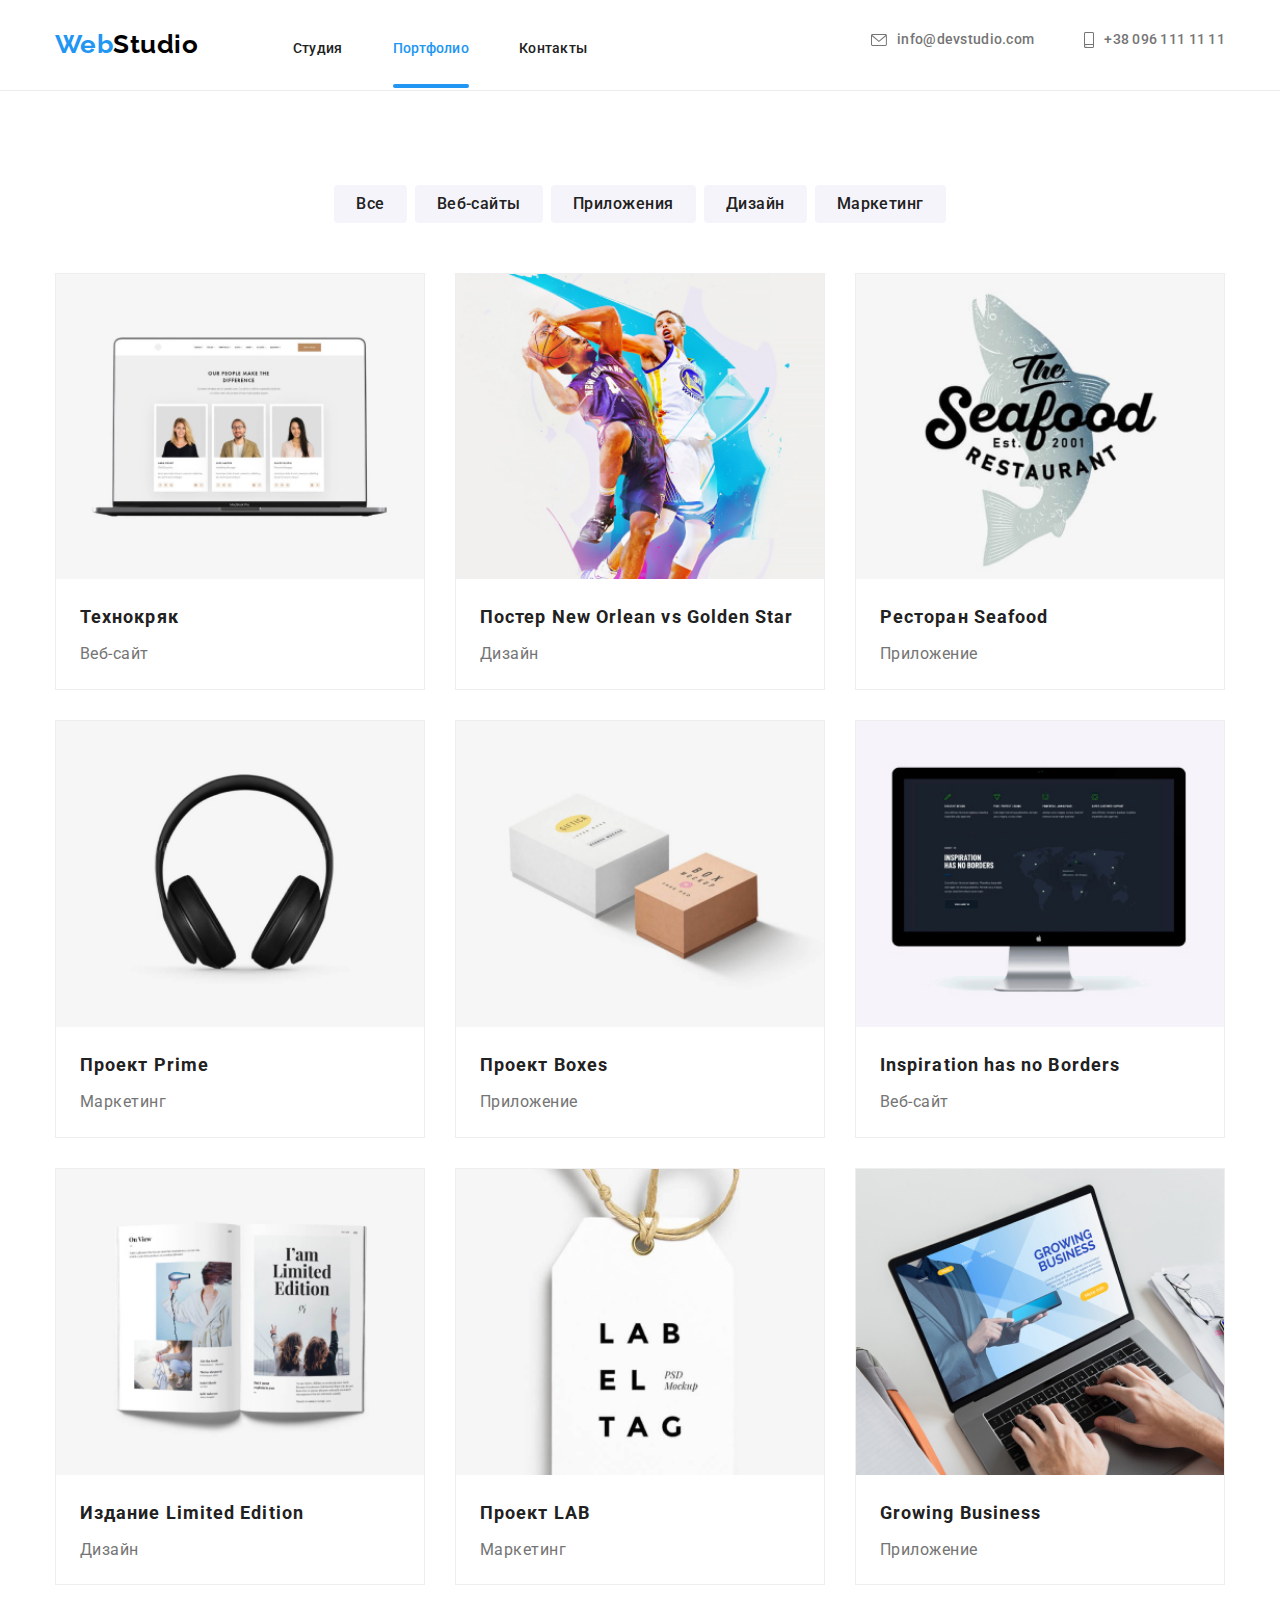
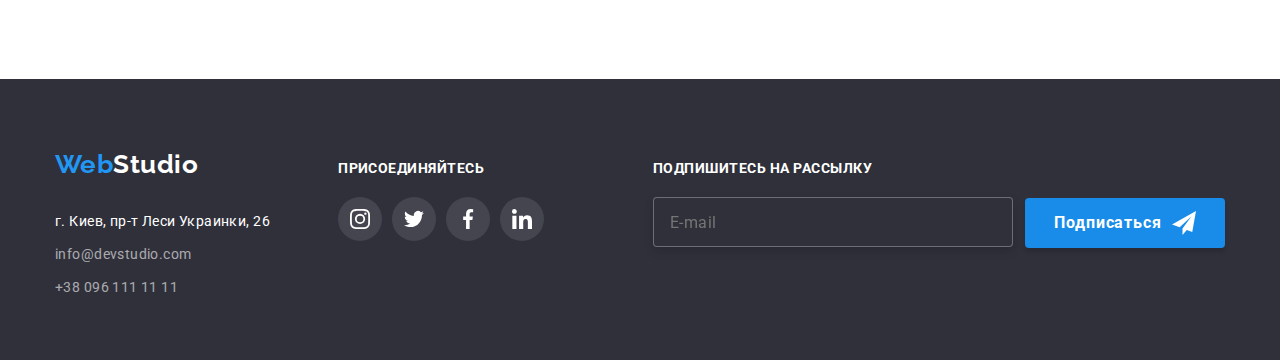
==== commit 1b7b33b2: "updated after peer review" ====
--- a/portfolio.html
+++ b/portfolio.html
@@ -114,7 +114,7 @@
 
                             <picture>
                                 <source srcset="./images/adaptive/mobile/portfolio/img.jpg 1x, ./images/adaptive/mobile/portfolio/img@2x.jpg 2x"
-                                    media="(max-width: 480px)" type="image/jpg">
+                                    media="(max-width: 767px)" type="image/jpg">
                             
                                 <source srcset="./images/adaptive/tablet/portfolio/img.jpg 1x, ./images/adaptive/tablet/portfolio/img@2x.jpg 2x"
                                     media="(min-width: 768px)" type="image/jpg">
@@ -142,7 +142,7 @@
 
                             <picture>
                                 <source srcset="./images/adaptive/mobile/portfolio/img-1.jpg 1x, ./images/adaptive/mobile/portfolio/img@2x-1.jpg 2x"
-                                    media="(max-width: 480px)" type="image/jpg">
+                                    media="(max-width: 767px)" type="image/jpg">
                             
                                 <source srcset="./images/adaptive/tablet/portfolio/img-1.jpg 1x, ./images/adaptive/tablet/portfolio/img@2x-1.jpg 2x"
                                     media="(min-width: 768px)" type="image/jpg">
@@ -170,7 +170,7 @@
                             <picture>
                                 <source
                                     srcset="./images/adaptive/mobile/portfolio/img-2.jpg 1x, ./images/adaptive/mobile/portfolio/img@2x-2.jpg 2x"
-                                    media="(max-width: 480px)" type="image/jpg">
+                                    media="(max-width: 767px)" type="image/jpg">
                             
                                 <source
                                     srcset="./images/adaptive/tablet/portfolio/img-2.jpg 1x, ./images/adaptive/tablet/portfolio/img@2x-2.jpg 2x"
@@ -201,7 +201,7 @@
                             <picture>
                                 <source
                                     srcset="./images/adaptive/mobile/portfolio/img-3.jpg 1x, ./images/adaptive/mobile/portfolio/img@2x-3.jpg 2x"
-                                    media="(max-width: 480px)" type="image/jpg">
+                                    media="(max-width: 767px)" type="image/jpg">
                             
                                 <source
                                     srcset="./images/adaptive/tablet/portfolio/img-3.jpg 1x, ./images/adaptive/tablet/portfolio/img@2x-3.jpg 2x"
@@ -230,7 +230,7 @@
 
                             <picture>
                                 <source srcset="./images/adaptive/mobile/portfolio/img-4.jpg 1x, ./images/adaptive/mobile/portfolio/img@2x-4.jpg 2x"
-                                    media="(max-width: 480px)" type="image/jpg">
+                                    media="(max-width: 767px)" type="image/jpg">
                             
                                 <source srcset="./images/adaptive/tablet/portfolio/img-4.jpg 1x, ./images/adaptive/tablet/portfolio/img@2x-4.jpg 2x"
                                     media="(min-width: 768px)" type="image/jpg">
@@ -258,7 +258,7 @@
 
                             <picture>
                                 <source srcset="./images/adaptive/mobile/portfolio/img-5.jpg 1x, ./images/adaptive/mobile/portfolio/img@2x-5.jpg 2x"
-                                    media="(max-width: 480px)" type="image/jpg">
+                                    media="(max-width: 767px)" type="image/jpg">
                             
                                 <source srcset="./images/adaptive/tablet/portfolio/img-5.jpg 1x, ./images/adaptive/tablet/portfolio/img@2x-5.jpg 2x"
                                     media="(min-width: 768px)" type="image/jpg">
@@ -286,7 +286,7 @@
 
                             <picture>
                                 <source srcset="./images/adaptive/mobile/portfolio/img-6.jpg 1x, ./images/adaptive/mobile/portfolio/img@2x-6.jpg 2x"
-                                    media="(max-width: 480px)" type="image/jpg">
+                                    media="(max-width: 767px)" type="image/jpg">
                             
                                 <source srcset="./images/adaptive/tablet/portfolio/img-6.jpg 1x, ./images/adaptive/tablet/portfolio/img@2x-6.jpg 2x"
                                     media="(min-width: 768px)" type="image/jpg">
@@ -314,7 +314,7 @@
 
                             <picture>
                                 <source srcset="./images/adaptive/mobile/portfolio/img-7.jpg 1x, ./images/adaptive/mobile/portfolio/img@2x-7.jpg 2x"
-                                    media="(max-width: 480px)" type="image/jpg">
+                                    media="(max-width: 767px)" type="image/jpg">
                             
                                 <source srcset="./images/adaptive/tablet/portfolio/img-7.jpg 1x, ./images/adaptive/tablet/portfolio/img@2x-7.jpg 2x"
                                     media="(min-width: 768px)" type="image/jpg">
@@ -342,7 +342,7 @@
 
                             <picture>
                                 <source srcset="./images/adaptive/mobile/portfolio/img-8.jpg 1x, ./images/adaptive/mobile/portfolio/img@2x-8.jpg 2x"
-                                    media="(max-width: 480px)" type="image/jpg">
+                                    media="(max-width: 767px)" type="image/jpg">
                             
                                 <source srcset="./images/adaptive/tablet/portfolio/img-8.jpg 1x, ./images/adaptive/tablet/portfolio/img@2x-8.jpg 2x"
                                     media="(min-width: 768px)" type="image/jpg">
--- a/css/main.min.css
+++ b/css/main.min.css
@@ -1,5 +1,5 @@
 :root{--secondary-background-color: #2f303a;--primary-text-color: #757575;--primary-header-color: #212121;--secondary-header-color: #ffffff;--footer-contacts-color: rgba(255, 255, 255, 0.6);--linear-gradient: linear-gradient(
     rgba(47, 48, 58, 0.4),
     rgba(47, 48, 58, 0.4)
-  );--focus-color: #2196f3;--header-logo-color: #000000;--button-background-color: #188ce8;--filter-button-background: #f5f4fa;--list-items-gaps: 30px;--header-to-lists-gap: 50px;--header-to-lists-gap-mobile: 30px;--secondary-headers-gap: 10px;--descr-margins: 20px 24px;--timing-animation: cubic-bezier(0.4, 0, 0.2, 1);--transition-duration: 250ms}body{font-family:Roboto, sans-serif;font-style:normal;color:var(--primary-text-color);letter-spacing:0.03em;background-color:var(--secondary-header-color)}.container{width:100%;padding-left:15px;padding-right:15px;margin-left:auto;margin-right:auto}@media screen and (min-width: 480px){.container{max-width:480px}}@media screen and (min-width: 768px){.container{max-width:768px}}@media screen and (min-width: 1200px){.container{max-width:1200px}}.list{margin-top:0px;margin-bottom:0px;padding-left:0px;list-style:none}.link{text-decoration:none}img{display:block;max-width:100%;height:auto}.section{padding-top:60px;padding-bottom:60px}@media screen and (min-width: 1200px){.section{padding-top:94px;padding-bottom:94px}}.section-header{margin-top:0px;margin-bottom:var(--header-to-lists-gap-mobile);font-weight:700;font-size:28px;line-height:1.18;text-align:center;color:var(--primary-header-color)}@media screen and (min-width: 1200px){.section-header{font-size:36px;line-height:1.17}}.title-hidden{position:absolute;width:1px;height:1px;margin:-1px;padding:0;overflow:hidden;border:0;clip:rect(0 0 0 0)}.secondary-titles{margin-top:0px;font-weight:700;font-size:14px;line-height:1.14;text-transform:uppercase}.social-links-header{margin-top:0px;margin-bottom:20px;text-align:center;color:var(--secondary-header-color)}@media screen and (min-width: 1200px){.social-links-header{text-align:start}}.header{position:relative;border-bottom:1px solid #ececec}@media screen and (min-width: 768px){.header-block{display:flex;align-items:center;justify-content:space-between}}.logo{display:inline-block;font-family:Raleway;font-style:normal;font-weight:700;color:var(--focus-color);text-decoration:none;font-size:24px;line-height:1.16}.logo .logo__text--black{transition:color var(--transition-duration) var(--timing-animation);color:var(--header-logo-color)}.logo .logo__text--white{transition:color var(--transition-duration) var(--timing-animation);color:var(--secondary-header-color)}.logo:focus .logo__text--black,.logo:hover .logo__text--black{color:var(--focus-color)}.logo:focus .logo__text--white,.logo:hover .logo__text--white{color:var(--focus-color)}@media screen and (min-width: 1200px){.logo{font-size:26px;line-height:1.19}}.logo--header{margin-right:0px;padding-top:16px;padding-bottom:16px}@media screen and (min-width: 768px){.logo--header{margin-right:90px;padding-top:26px;padding-bottom:26px}}@media screen and (min-width: 1200px){.logo--header{padding-top:24px;padding-bottom:25px}}.logo--footer{padding:10px 0px;margin-left:auto;margin-right:auto}.nav-links{display:none}@media screen and (min-width: 768px){.nav-links{display:inline-flex;margin-right:auto;margin-top:0px;margin-bottom:0px}.nav-links .nav-links__link{padding-top:32px;padding-bottom:32px;font-weight:500;font-size:14px;line-height:1.14;letter-spacing:0.02em;color:var(--primary-header-color);transition:color var(--transition-duration) var(--timing-animation)}.nav-links .nav-links__link.current{position:relative;padding-bottom:28px;color:var(--focus-color)}}@media screen and (min-width: 768px) and (min-width: 1200px){.nav-links .nav-links__link.current{padding-bottom:32px}}@media screen and (min-width: 768px){.nav-links__link.current::after{position:absolute;bottom:0%;left:0%;content:'';display:block;width:100%;height:4px;border-radius:2px;background-color:var(--focus-color)}.nav-links__link:hover,.nav-links__link:focus{color:var(--focus-color)}.nav-links__item:not(:last-child){margin-right:50px}}.nav-contacts{display:none}@media screen and (min-width: 768px){.nav-contacts{display:block}.nav-contacts .nav-contacts__item:not(:last-child){margin-bottom:10px}.nav-contacts .nav-contacts__link{display:block;font-weight:500;font-size:12px;line-height:1.17;letter-spacing:0.02em;color:var(--primary-text-color);transition:color var(--transition-duration) var(--timing-animation)}.nav-contacts .nav-contacts__icon{fill:var(--primary-text-color);margin-right:8px;transition:fill var(--transition-duration) var(--timing-animation)}.nav-contacts__link:hover,.nav-contacts__link:focus{color:var(--focus-color)}.nav-contacts__link:hover .nav-contacts__icon,.nav-contacts__link:focus .nav-contacts__icon{fill:var(--focus-color)}}@media screen and (min-width: 1200px){.nav-contacts{display:inline-flex;justify-content:end;margin-top:0px;margin-bottom:0px}.nav-contacts .nav-contacts__item:not(:last-child){margin-right:50px}.nav-contacts .nav-contacts__link{display:flex;justify-content:center;align-items:center;padding-top:32px;padding-bottom:32px;font-size:14px;line-height:1.14}.nav-contacts .nav-contacts__icon{margin-right:10px}}.mobile-menu{display:none;position:absolute;z-index:1;top:0;left:0;min-width:100vw;min-height:100vh;background-color:var(--secondary-header-color)}.mobile-menu.is-open{display:flex;flex-direction:column;justify-content:space-between;padding-left:20px;padding-right:5px;padding-top:30px;padding-bottom:30px}@media screen and (min-width: 480px){.mobile-menu.is-open{max-height:796px;padding-left:40px;padding-right:15px;padding-top:50px;padding-bottom:50px}}@media screen and (min-width: 768px){.mobile-menu.is-open{display:none}}@media screen and (min-width: 768px){.mobile-menu{display:none}}.mobile-nav{margin-bottom:auto}.mobile-nav__item{margin-bottom:32px}.mobile-nav__link{color:var(--primary-header-color);letter-spacing:0.02em}@media screen and (min-width: 320px){.mobile-nav__link{padding:10px;font-weight:500;font-size:30px;line-height:1.18}}@media screen and (min-width: 480px){.mobile-nav__link{padding:10px;font-weight:500;font-size:40px;line-height:1.18}}.mobile-nav__link.current{color:var(--focus-color)}.mobile-contacts{margin-bottom:64px}.mobile-contacts__item:not(:last-child){margin-bottom:32px;color:var(--focus-color)}.mobile-contacts__link{font-weight:500;letter-spacing:0.02em;color:var(--focus-color)}@media screen and (min-width: 320px){.mobile-contacts__link{padding:10px;font-size:27px;line-height:1.18}}@media screen and (min-width: 480px){.mobile-contacts__link{font-size:34px;line-height:1.18}}.mobile-contacts__link--grey{color:var(--primary-text-color)}@media screen and (min-width: 320px){.mobile-contacts__link--grey{font-size:18px;line-height:1.18}}@media screen and (min-width: 480px){.mobile-contacts__link--grey{font-size:24px}}.mobile-social-links{display:flex}.mobile-social-links__item:not(:last-child){height:22px;padding:0 10px;border-right:1px solid rgba(33,33,33,0.2)}.mobile-social-links__item:last-child{padding:0 10px}.mobile-social-links__link{letter-spacing:0.02em;color:var(--focus-color);font-weight:500}@media screen and (min-width: 320px){.mobile-social-links__link{padding:10px 0;font-size:12px;line-height:1.5}}@media screen and (min-width: 480px){.mobile-social-links__link{padding:10px 0;font-size:18px;line-height:1.22}}.hero{margin-left:auto;margin-right:auto;background-image:var(--linear-gradient),url(../images/adaptive/mobile/hero/header-mobile@1x.jpg);background-repeat:no-repeat;background-position:top left;background-size:cover;background-color:var(--secondary-background-color)}@media (min-device-pixel-ratio: 2), (-webkit-min-device-pixel-ratio: 2), (min-resolution: 192dpi), (min-resolution: 2dppx){.hero{background-image:var(--linear-gradient),url(../images/adaptive/mobile/hero/header-mobile@2x.jpg)}}@media screen and (min-width: 480px){.hero{min-width:480px;height:400px;padding-top:118px;padding-bottom:118px}}@media screen and (min-width: 768px){.hero{min-width:768px;background-image:var(--linear-gradient),url(../images/adaptive/tablet/hero/header-tablet@1x.jpg)}}@media screen and (min-width: 768px) and (min-device-pixel-ratio: 2), screen and (min-width: 768px) and (-webkit-min-device-pixel-ratio: 2), screen and (min-width: 768px) and (min-resolution: 192dpi), screen and (min-width: 768px) and (min-resolution: 2dppx){.hero{background-image:var(--linear-gradient),url(../images/adaptive/tablet/hero/header-tablet@2x.jpg)}}@media screen and (min-width: 1200px){.hero{max-width:1600px;height:600px;padding-top:200px;padding-bottom:200px;background-image:var(--linear-gradient),url(../images/adaptive/desktop/hero/header-desktop@1x.jpg)}}@media screen and (min-width: 1200px) and (min-device-pixel-ratio: 2), screen and (min-width: 1200px) and (-webkit-min-device-pixel-ratio: 2), screen and (min-width: 1200px) and (min-resolution: 192dpi), screen and (min-width: 1200px) and (min-resolution: 2dppx){.hero{background-image:var(--linear-gradient),url(../images/adaptive/desktop/hero/header-desktop@2x.jpg)}}.hero-title{width:100%;margin-top:0px;margin-bottom:20px;margin-left:auto;margin-right:auto;font-size:20px;line-height:1.62;font-weight:900;text-align:center;letter-spacing:0.06em;text-transform:uppercase;color:var(--secondary-header-color)}@media screen and (min-width: 480px){.hero-title{max-width:360px;margin-bottom:30px;font-size:26px}}@media screen and (min-width: 1200px){.hero-title{max-width:700px;font-size:44px;line-height:1.36}}.button{display:flex;align-items:center;justify-content:center;border-radius:4px;border-width:0px;padding:0px;width:200px;height:50px;font-family:inherit;font-weight:700;font-size:16px;line-height:1.87;letter-spacing:0.06em;text-align:center;cursor:pointer;box-shadow:0px 4px 4px rgba(0,0,0,0.15);border-color:var(--button-background-color);color:var(--secondary-header-color);background-color:var(--button-background-color)}.button-center{margin-left:auto;margin-right:auto}.modal--button{position:absolute;top:8px;right:8px;width:30px;height:30px;box-shadow:none;border:1px solid rgba(0,0,0,0.1);border-radius:50%;background-color:var(--secondary-header-color);transition:fill var(--transition-duration) var(--timing-animation)}.modal--button:hover .modal__icon,.modal--button:focus .modal__icon{fill:var(--focus-color);cursor:pointer}.project-filter__button{display:inline-block;align-items:center;margin-top:0px;margin-bottom:0px;padding:6px 22px;font-family:inherit;font-weight:500;font-size:16px;line-height:1.62;letter-spacing:0.03em;text-align:center;box-shadow:none;border-radius:4px;border-width:0px;border-color:var(--button-background-color);cursor:pointer;color:var(--primary-header-color);background-color:var(--filter-button-background);transition:box-shadow var(--transition-duration) var(--timing-animation),background-color var(--transition-duration) var(--timing-animation),color var(--transition-duration) var(--timing-animation)}.project-filter__button:hover,.project-filter__button:focus{box-shadow:0px 4px 4px rgba(0,0,0,0.15);background-color:var(--focus-color);color:var(--secondary-header-color)}.nav-button{position:absolute;top:10px;right:15px;z-index:2;display:inline-flex;margin:0;padding:0;border:none;background-color:transparent}@media screen and (min-width: 768px){.nav-button{display:none}}.nav-button .icon-nav{display:block;transition:fill var(--transition-duration) var(--timing-animation)}.nav-button .icon-nav:hover,.nav-button .icon-nav:hover{fill:var(--focus-color);cursor:pointer}.nav-button.is-open .icon-nav{display:none}.nav-button .icon-nav-close{display:none}.nav-button.is-open .icon-nav-close{display:block;transition:fill var(--transition-duration) var(--timing-animation)}.nav-button.is-open .icon-nav-close:hover,.nav-button.is-open .icon-nav-close:focus{fill:var(--focus-color);cursor:pointer}.backdrop{position:fixed;z-index:2;top:0;left:0;width:100vw;height:100vh;visibility:visible;opacity:1;background-color:rgba(0,0,0,0.2);transition:opacity var(--transition-duration) var(--timing-animation),transform var(--transition-duration) var(--timing-animation)}.backdrop.is-hidden{visibility:hidden;opacity:0;pointer-events:none;transform:translateY(-100%)}.modal{position:absolute;top:50%;left:50%;transform:translate(-50%, -50%);z-index:3;display:flex;flex-direction:column;align-items:center;min-height:80vh;min-width:100vw;border-radius:4px;padding:30px;padding-top:40px;background-color:var(--secondary-header-color);box-shadow:0px 1px 3px rgba(0,0,0,0.12),0px 1px 1px rgba(0,0,0,0.14),0px 2px 1px rgba(0,0,0,0.2)}@media screen and (min-width: 420px){.modal{min-height:500px;min-width:415px;padding:40px}}@media screen and (min-width: 480px){.modal{max-height:609px;max-width:450px;padding:40px}}@media screen and (min-width: 1200px){.modal{max-height:581px;max-width:528px}}.modal-title{max-height:60px;margin-top:0px;margin-bottom:12px;font-weight:700;font-size:16px;line-height:1.5;text-align:center;color:var(--primary-header-color)}@media screen and (min-width: 480px){.modal-title{margin-top:0px;font-size:20px}}@media screen and (min-width: 1200px){.modal-title{max-height:23px;line-height:1.15}}.user-form{min-width:100%;min-height:100%}@media screen and (min-width: 480px){.user-form{min-width:370px;min-height:457px}}@media screen and (min-width: 1200px){.user-form{min-width:450px}}.user-form .user-form__labels{display:inline-block;height:10px;margin-bottom:4px;font-weight:400;font-size:10px;line-height:1.5;letter-spacing:0.01em;color:var(--primary-text-color)}@media screen and (min-width: 480px){.user-form .user-form__labels{height:14px;margin-bottom:4px;font-size:12px;line-height:1.67}}.user-form .user-form__input-field{position:relative;display:flex;align-items:center;min-width:100%;height:30px;margin-bottom:10px}@media screen and (min-width: 480px){.user-form .user-form__input-field{height:40px;margin-bottom:10px}}.user-form .user-form__input{display:inline-block;min-width:100%;min-height:100%;padding:5px 42px;border:1px solid rgba(33,33,33,0.2);border-radius:4px;transition:border-color var(--transition-duration) var(--timing-animation)}@media screen and (min-width: 480px){.user-form .user-form__input{padding:12px 42px}}.user-form .user-form__icon{position:absolute;top:7px;left:12px;display:block;fill:var(--primary-header-color);transition:fill var(--transition-duration) var(--timing-animation)}@media screen and (min-width: 480px){.user-form .user-form__icon{top:11px;left:12px}}.user-form__input-field:focus-within .user-form__icon{cursor:pointer;fill:var(--focus-color)}.user-form .user-form__textarea{width:100%;height:120px;resize:none;padding:12px 16px;font-weight:400;font-size:12px;line-height:1.17;letter-spacing:0.01em;border:1px solid rgba(33,33,33,0.2);border-radius:4px;transition:border-color var(--transition-duration) var(--timing-animation)}.user-form__input:focus,.user-form__textarea:focus{outline-color:var(--focus-color);outline:thin;border-color:var(--focus-color);cursor:pointer}.user-form .user-form__agreement{position:relative;display:flex;align-items:center;justify-content:start;min-height:10px;margin-top:10px;margin-bottom:20px;font-weight:400;font-size:9px;line-height:1;letter-spacing:0.01em;color:var(--primary-text-color)}@media screen and (min-width: 480px){.user-form .user-form__agreement{min-height:14px;margin-top:20px;margin-bottom:30px;font-weight:400;font-size:12px;line-height:1.17;letter-spacing:0.03em}}@media screen and (min-width: 1200px){.user-form .user-form__agreement{justify-content:center;min-height:24px;font-size:14px;line-height:1.71}}.user-form .user-form__checkbox{position:absolute;width:1px;height:1px;margin:-1px;padding:0;overflow:hidden;border:0;clip:rect(0 0 0 0)}.user-form .user-form__icon-check{margin-right:5px;border-radius:2px;fill:var(--primary-header-color)}@media screen and (min-width: 480px){.user-form .user-form__icon-check{margin-right:7px}}.user-form__checkbox:checked ~ .user-form__icon-check{cursor:pointer;background-color:var(--focus-color);background-image:url("../images/icons/icon-checked.svg");background-size:contain;background-origin:border-box;fill:var(--focus-color)}.user-form .checkbox:focus ~ .icon-check{fill:var(--focus-color)}.user-form .user-form__link-agreement{margin-left:1px;font-size:9px;line-height:1;letter-spacing:0.01em}@media screen and (min-width: 480px){.user-form .user-form__link-agreement{margin-left:2px;font-size:12px;line-height:1.17;letter-spacing:0.03em}}@media screen and (min-width: 1200px){.user-form .user-form__link-agreement{font-size:14px;line-height:1.71}}.features{padding-bottom:60px}@media screen and (min-width: 1200px){.features{padding-bottom:0px}}.feature-list{display:flex;flex-wrap:wrap;margin-left:calc(-1 * var(--list-items-gaps));margin-top:calc(-1 * var(--list-items-gaps))}@media screen and (min-width: 480px){.feature-list{max-width:480px}}@media screen and (min-width: 768px){.feature-list{max-width:768px}}@media screen and (min-width: 1200px){.feature-list{max-width:1200px}}.feature-list__item{flex-basis:calc(100% / 1 - var(--list-items-gaps));margin-left:var(--list-items-gaps);margin-top:var(--list-items-gaps)}@media screen and (min-width: 768px){.feature-list__item{flex-basis:calc(100% / 2 - var(--list-items-gaps))}}@media screen and (min-width: 1200px){.feature-list__item{flex-basis:calc(100% / 4 - var(--list-items-gaps))}}.feature-list__icon-block{display:flex;justify-content:center;align-items:center;height:120px;border-radius:4px;margin-bottom:30px;background-color:var(--filter-button-background)}.feature-list__titles{margin-bottom:var(--secondary-headers-gap);color:var(--primary-header-color)}.feature-list__paragraphs{margin-top:0px;margin-bottom:0px;font-size:14px;line-height:1.71;color:var(--primary-text-color)}.directions{display:none}@media screen and (min-width: 1200px){.directions{display:block}}.directions-title{display:none}@media screen and (min-width: 1200px){.directions-title{display:block;margin-left:auto;margin-right:auto;margin-top:0px;margin-bottom:var(--header-to-lists-gap);font-weight:700;font-size:36px;line-height:1.17;text-align:center;color:var(--primary-header-color)}}.directions-list{display:none}@media screen and (min-width: 1200px){.directions-list{display:block;display:flex;flex-wrap:wrap;text-align:center;margin-left:calc(-1 * var(--list-items-gaps));margin-top:calc(-1 * var(--list-items-gaps))}}.directions-list__item{position:relative;flex-basis:calc(100% / 3 - var(--list-items-gaps));margin-left:var(--list-items-gaps);margin-top:var(--list-items-gaps)}.directions-list__desc{position:absolute;width:100%;left:50%;bottom:0%;transform:translate(-50%);padding:27px 0px;margin:0px;background-color:rgba(47,48,58,0.8);color:var(--secondary-header-color)}.our-team{background-color:var(--filter-button-background)}.team-list{display:flex;flex-wrap:wrap;margin-left:calc(-1 * var(--list-items-gaps));margin-top:calc(-1 * var(--list-items-gaps))}@media screen and (min-width: 480px){.team-list{max-width:480px}}@media screen and (min-width: 768px){.team-list{max-width:768px}}@media screen and (min-width: 1200px){.team-list{max-width:1200px}}.employee-card{flex-basis:calc(100% / 1 - var(--list-items-gaps));margin-left:var(--list-items-gaps);margin-top:var(--list-items-gaps);box-shadow:0px 1px 3px rgba(0,0,0,0.12),0px 1px 1px rgba(0,0,0,0.14),0px 2px 1px rgba(0,0,0,0.2);border-radius:0px 0px 4px 4px;background-color:var(--secondary-header-color)}@media screen and (min-width: 768px){.employee-card{flex-basis:calc(100% / 2 - var(--list-items-gaps))}}@media screen and (min-width: 1200px){.employee-card{flex-basis:calc(100% / 4 - var(--list-items-gaps))}}.employee-card__profile{padding-top:var(--list-items-gaps);padding-bottom:var(--list-items-gaps)}.employee-card__name{margin-top:0px;margin-bottom:var(--secondary-headers-gap);font-weight:500;font-size:16px;line-height:1.19;text-align:center;color:var(--primary-header-color)}.employee-card__position{margin-top:0px;margin-bottom:16px;font-size:16px;line-height:1.19;text-align:center;color:var(--primary-text-color)}.social-links{display:flex;align-items:center;justify-content:center}.social-links__item:not(:first-child){margin-left:10px}.social-links .social-links__link{display:flex;align-items:center;justify-content:center;width:44px;height:44px;border-radius:50%;background-color:var(--secondary-header-color);transition:background-color var(--transition-duration) var(--timing-animation)}.social-links .social-links__link--bgc{background-color:rgba(255,255,255,0.1)}.social-links .social-links__icon{fill:#afb1b8;transition:fill var(--transition-duration) var(--timing-animation)}.social-links .social-links__icon--white{fill:var(--secondary-header-color)}.social-links__link:focus .social-links__icon,.social-links__link:hover .social-links__icon{fill:var(--secondary-header-color)}.social-links__link:focus,.social-links__link:hover{background-color:var(--focus-color)}.regular-clients__list{display:flex;flex-wrap:wrap;margin-left:calc(-1 * var(--list-items-gaps));margin-top:calc(-1 * var(--list-items-gaps))}@media screen and (min-width: 480px){.regular-clients__list{max-width:480px}}@media screen and (min-width: 768px){.regular-clients__list{max-width:768px}}@media screen and (min-width: 1200px){.regular-clients__list{max-width:1200px}}.clients-company{flex-basis:calc(100% / 2 - var(--list-items-gaps));margin-left:var(--list-items-gaps);margin-top:var(--list-items-gaps)}@media screen and (min-width: 768px){.clients-company{flex-basis:calc(100% / 3 - var(--list-items-gaps))}}@media screen and (min-width: 1200px){.clients-company{flex-basis:calc(100% / 6 - var(--list-items-gaps))}}.clients-company .clients-company__link{display:flex;align-items:center;justify-content:center;max-width:210px;height:90px;border-radius:4px;border:1px solid #afb1b8;transition:border-color var(--transition-duration) var(--timing-animation)}@media screen and (min-width: 480px){.clients-company .clients-company__link{min-width:210px}}@media screen and (min-width: 768px){.clients-company .clients-company__link{min-width:225px}}@media screen and (min-width: 1200px){.clients-company .clients-company__link{min-width:170px}}.clients-company .clients-company__icon{fill:#afb1b8;transition:fill var(--transition-duration) var(--timing-animation)}.clients-company__link:hover .clients-company__icon,.clients-company__link:focus .clients-company__icon{fill:var(--focus-color)}.clients-company__link:hover,.clients-company__link:focus{border-color:var(--focus-color)}.footer{padding-top:60px;padding-bottom:60px;background-color:var(--secondary-background-color)}.footer-laptop{margin-bottom:60px}@media screen and (min-width: 768px){.footer-laptop{display:flex;align-items:baseline;justify-content:space-around}}@media screen and (min-width: 1200px){.footer-laptop{display:flex;align-items:baseline;justify-content:space-between;margin-bottom:0px}}.footer-blocks{text-align:center}@media screen and (min-width: 1200px){.footer-blocks{display:flex;align-items:baseline;justify-content:space-between;text-align:start}}@media screen and (min-width: 1200px){.contacts-block{display:inline-block}}.contacts-block:nth-child(1){margin-bottom:60px}@media screen and (min-width: 768px){.contacts-block:nth-child(1){margin-bottom:0px}}@media screen and (min-width: 1200px){.contacts-block:nth-child(1){margin-right:68px}}.address{margin-top:20px;font-style:normal}.footer-contacts:not(:last-child){margin-bottom:9px}.footer-contacts__link{font-size:14px;line-height:1.71;letter-spacing:0.03em;color:var(--footer-contacts-color);transition:color var(--transition-duration) var(--timing-animation)}.footer-contacts__link:hover,.footer-contacts__link:focus{color:var(--focus-color)}.footer-contacts__link--map{color:var(--secondary-header-color);transition:color var(--transition-duration) var(--timing-animation)}.footer-contacts__link--map:focus,.footer-contacts__link--map:hover{color:var(--focus-color)}@media screen and (min-width: 1200px){.subscribe-form{display:flex;align-items:baseline;justify-content:space-between}}.subscribe-form__input{width:100%;height:50px;margin-right:auto;margin-left:auto;padding:15px 16px;margin-bottom:20px;outline:thin;filter:drop-shadow(0px 4px 4px rgba(0,0,0,0.15));border:1px solid rgba(255,255,255,0.3);border-radius:4px;font-weight:400;font-size:16px;line-height:1.25;align-items:center;letter-spacing:0.03em;color:rgba(255,255,255,0.6);background-color:var(--secondary-background-color)}@media screen and (min-width: 480px){.subscribe-form__input{max-width:450px}}@media screen and (min-width: 1200px){.subscribe-form__input{width:360px;max-width:360px;margin-bottom:0px;margin-right:12px}}.subscribe-button{margin-left:auto;margin-right:auto}@media screen and (min-width: 1200px){.subscribe-button{margin-left:0px;margin-right:0px}}.subscribe-form__icon{margin-left:10px;fill:var(--secondary-header-color)}.project-filter{display:flex;flex-wrap:wrap;margin-top:0px}@media screen and (max-width: 767px){.project-filter{margin-bottom:25px;justify-content:start}}@media screen and (min-width: 768px){.project-filter{margin-bottom:var(--list-items-gaps);justify-content:center}}.project-filter__item:not(:last-child){margin-right:8px}@media screen and (max-width: 767px){.project-filter__item:not(:last-child){margin-bottom:15px}}.cardset-list{display:flex;flex-wrap:wrap;margin-left:calc(-1 * var(--list-items-gaps));margin-top:calc(-1 * var(--list-items-gaps))}@media screen and (min-width: 480px){.cardset-list{max-width:480px}}@media screen and (min-width: 768px){.cardset-list{max-width:768px}}@media screen and (min-width: 1200px){.cardset-list{max-width:1200px}}.project-card{flex-basis:calc(100% / 1 - var(--list-items-gaps));border:1px solid #eeeeee;margin-left:var(--list-items-gaps);margin-top:var(--list-items-gaps);transition:box-shadow var(--transition-duration) var(--timing-animation)}.project-card:hover,.project-card:focus{box-shadow:0px 1px 1px rgba(0,0,0,0.12),0px 4px 4px rgba(0,0,0,0.06),1px 4px 6px rgba(0,0,0,0.16)}@media screen and (min-width: 768px){.project-card{flex-basis:calc(100% / 2 - var(--list-items-gaps))}}@media screen and (min-width: 1200px){.project-card{flex-basis:calc(100% / 3 - var(--list-items-gaps))}}.project-card__content{position:relative;overflow:hidden}.project-card__overlay{position:absolute;width:100%;height:100%;display:flex;align-items:center;justify-content:center;padding:0px 24px;margin:0;font-weight:400;font-size:18px;line-height:1.56;letter-spacing:0.03em;color:var(--secondary-header-color);background-color:rgba(33,150,243,0.9);transition:transform var(--transition-duration) var(--timing-animation)}.project-card__link:hover .project-card__overlay,.project-card__link:focus .project-card__overlay{transform:translateY(-100%)}.project-card__descr{padding:var(--descr-margins)}.project-card__name{margin-top:0px;margin-bottom:4px;font-weight:700;font-size:18px;line-height:2;letter-spacing:0.06em;color:var(--primary-header-color)}.project-card__type{margin-top:0px;margin-bottom:0px;font-size:16px;line-height:1.87;color:var(--primary-text-color)}
+  );--focus-color: #2196f3;--header-logo-color: #000000;--button-background-color: #188ce8;--filter-button-background: #f5f4fa;--list-items-gaps: 30px;--header-to-lists-gap: 50px;--header-to-lists-gap-mobile: 30px;--secondary-headers-gap: 10px;--descr-margins: 20px 24px;--timing-animation: cubic-bezier(0.4, 0, 0.2, 1);--transition-duration: 250ms}body{font-family:Roboto, sans-serif;font-style:normal;color:var(--primary-text-color);letter-spacing:0.03em;background-color:var(--secondary-header-color)}.container{width:100%;padding-left:15px;padding-right:15px;margin-left:auto;margin-right:auto}@media screen and (min-width: 480px){.container{max-width:480px}}@media screen and (min-width: 768px){.container{max-width:768px}}@media screen and (min-width: 1200px){.container{max-width:1200px}}.list{margin-top:0px;margin-bottom:0px;padding-left:0px;list-style:none}.link{text-decoration:none}img{display:block;width:100%;height:auto}.section{padding-top:60px;padding-bottom:60px}@media screen and (min-width: 1200px){.section{padding-top:94px;padding-bottom:94px}}.section-header{margin-top:0px;margin-bottom:var(--header-to-lists-gap-mobile);font-weight:700;font-size:28px;line-height:1.18;text-align:center;color:var(--primary-header-color)}@media screen and (min-width: 1200px){.section-header{margin-bottom:var(--header-to-lists-gap);font-size:36px;line-height:1.17}}.title-hidden{position:absolute;width:1px;height:1px;margin:-1px;padding:0;overflow:hidden;border:0;clip:rect(0 0 0 0)}.secondary-titles{margin-top:0px;font-weight:700;font-size:14px;line-height:1.14;text-transform:uppercase}.social-links-header{margin-top:0px;margin-bottom:20px;text-align:center;color:var(--secondary-header-color)}@media screen and (min-width: 1200px){.social-links-header{text-align:start}}.header{position:relative;border-bottom:1px solid #ececec}@media screen and (min-width: 768px){.header-block{display:flex;align-items:center;justify-content:space-between}}.logo{display:inline-block;font-family:Raleway;font-style:normal;font-weight:700;color:var(--focus-color);text-decoration:none;font-size:24px;line-height:1.16}.logo .logo__text--black{transition:color var(--transition-duration) var(--timing-animation);color:var(--header-logo-color)}.logo .logo__text--white{transition:color var(--transition-duration) var(--timing-animation);color:var(--secondary-header-color)}.logo:focus .logo__text--black,.logo:hover .logo__text--black{color:var(--focus-color)}.logo:focus .logo__text--white,.logo:hover .logo__text--white{color:var(--focus-color)}@media screen and (min-width: 1200px){.logo{font-size:26px;line-height:1.19}}.logo--header{margin-right:0px;padding-top:16px;padding-bottom:16px}@media screen and (min-width: 768px){.logo--header{margin-right:90px;padding-top:26px;padding-bottom:26px}}@media screen and (min-width: 1200px){.logo--header{padding-top:24px;padding-bottom:25px}}.logo--footer{padding:10px 0px;margin-left:auto;margin-right:auto}.nav-links{display:none}@media screen and (min-width: 768px){.nav-links{display:inline-flex;margin-right:auto;margin-top:0px;margin-bottom:0px}.nav-links .nav-links__link{padding-top:32px;padding-bottom:32px;font-weight:500;font-size:14px;line-height:1.14;letter-spacing:0.02em;color:var(--primary-header-color);transition:color var(--transition-duration) var(--timing-animation)}.nav-links .nav-links__link.current{position:relative;padding-bottom:28px;color:var(--focus-color)}}@media screen and (min-width: 768px) and (min-width: 1200px){.nav-links .nav-links__link.current{padding-bottom:32px}}@media screen and (min-width: 768px){.nav-links__link.current::after{position:absolute;bottom:0%;left:0%;content:'';display:block;width:100%;height:4px;border-radius:2px;background-color:var(--focus-color)}.nav-links__link:hover,.nav-links__link:focus{color:var(--focus-color)}.nav-links__item:not(:last-child){margin-right:50px}}.nav-contacts{display:none}@media screen and (min-width: 768px){.nav-contacts{display:block}.nav-contacts .nav-contacts__item:not(:last-child){margin-bottom:10px}.nav-contacts .nav-contacts__link{display:block;font-weight:500;font-size:12px;line-height:1.17;letter-spacing:0.02em;color:var(--primary-text-color);transition:color var(--transition-duration) var(--timing-animation)}.nav-contacts .nav-contacts__icon{fill:var(--primary-text-color);margin-right:8px;transition:fill var(--transition-duration) var(--timing-animation)}.nav-contacts__link:hover,.nav-contacts__link:focus{color:var(--focus-color)}.nav-contacts__link:hover .nav-contacts__icon,.nav-contacts__link:focus .nav-contacts__icon{fill:var(--focus-color)}}@media screen and (min-width: 1200px){.nav-contacts{display:inline-flex;justify-content:end;margin-top:0px;margin-bottom:0px}.nav-contacts .nav-contacts__item:not(:last-child){margin-right:50px}.nav-contacts .nav-contacts__link{display:flex;justify-content:center;align-items:center;padding-top:32px;padding-bottom:32px;font-size:14px;line-height:1.14}.nav-contacts .nav-contacts__icon{margin-right:10px}}.mobile-menu{display:none;position:absolute;z-index:1;top:0;left:0;min-width:100vw;min-height:100vh;background-color:var(--secondary-header-color)}.mobile-menu.is-open{display:flex;flex-direction:column;justify-content:space-between;padding-left:20px;padding-right:5px;padding-top:30px;padding-bottom:30px}@media screen and (min-width: 480px){.mobile-menu.is-open{max-height:796px;padding-left:40px;padding-right:15px;padding-top:50px;padding-bottom:50px}}@media screen and (min-width: 768px){.mobile-menu.is-open{display:none}}@media screen and (min-width: 768px){.mobile-menu{display:none}}.mobile-nav{margin-bottom:auto}.mobile-nav__item{margin-bottom:32px}.mobile-nav__link{color:var(--primary-header-color);letter-spacing:0.02em}@media screen and (min-width: 320px){.mobile-nav__link{padding:10px;font-weight:500;font-size:30px;line-height:1.18}}@media screen and (min-width: 480px){.mobile-nav__link{padding:10px;font-weight:500;font-size:40px;line-height:1.18}}.mobile-nav__link.current{color:var(--focus-color)}.mobile-contacts{margin-bottom:64px}.mobile-contacts__item:not(:last-child){margin-bottom:32px;color:var(--focus-color)}.mobile-contacts__link{font-weight:500;letter-spacing:0.02em;color:var(--focus-color)}@media screen and (min-width: 320px){.mobile-contacts__link{padding:10px;font-size:27px;line-height:1.18}}@media screen and (min-width: 480px){.mobile-contacts__link{font-size:34px;line-height:1.18}}.mobile-contacts__link--grey{color:var(--primary-text-color)}@media screen and (min-width: 320px){.mobile-contacts__link--grey{font-size:18px;line-height:1.18}}@media screen and (min-width: 480px){.mobile-contacts__link--grey{font-size:24px}}.mobile-social-links{display:flex}.mobile-social-links__item:not(:last-child){height:22px;padding:0 10px;border-right:1px solid rgba(33,33,33,0.2)}.mobile-social-links__item:last-child{padding:0 10px}.mobile-social-links__link{letter-spacing:0.02em;color:var(--focus-color);font-weight:500}@media screen and (min-width: 320px){.mobile-social-links__link{padding:10px 0;font-size:12px;line-height:1.5}}@media screen and (min-width: 480px){.mobile-social-links__link{padding:10px 0;font-size:18px;line-height:1.22}}.hero{margin-left:auto;margin-right:auto;background-image:var(--linear-gradient),url(../images/adaptive/mobile/hero/header-mobile@1x.jpg);background-repeat:no-repeat;background-position:top left;background-size:cover;background-color:var(--secondary-background-color)}@media (min-device-pixel-ratio: 2), (-webkit-min-device-pixel-ratio: 2), (min-resolution: 192dpi), (min-resolution: 2dppx){.hero{background-image:var(--linear-gradient),url(../images/adaptive/mobile/hero/header-mobile@2x.jpg)}}@media screen and (min-width: 480px){.hero{min-width:480px;height:400px;padding-top:118px;padding-bottom:118px}}@media screen and (min-width: 768px){.hero{min-width:768px;background-image:var(--linear-gradient),url(../images/adaptive/tablet/hero/header-tablet@1x.jpg)}}@media screen and (min-width: 768px) and (min-device-pixel-ratio: 2), screen and (min-width: 768px) and (-webkit-min-device-pixel-ratio: 2), screen and (min-width: 768px) and (min-resolution: 192dpi), screen and (min-width: 768px) and (min-resolution: 2dppx){.hero{background-image:var(--linear-gradient),url(../images/adaptive/tablet/hero/header-tablet@2x.jpg)}}@media screen and (min-width: 1200px){.hero{max-width:1600px;height:600px;padding-top:200px;padding-bottom:200px;background-image:var(--linear-gradient),url(../images/adaptive/desktop/hero/header-desktop@1x.jpg)}}@media screen and (min-width: 1200px) and (min-device-pixel-ratio: 2), screen and (min-width: 1200px) and (-webkit-min-device-pixel-ratio: 2), screen and (min-width: 1200px) and (min-resolution: 192dpi), screen and (min-width: 1200px) and (min-resolution: 2dppx){.hero{background-image:var(--linear-gradient),url(../images/adaptive/desktop/hero/header-desktop@2x.jpg)}}.hero-title{width:100%;margin-top:0px;margin-bottom:20px;margin-left:auto;margin-right:auto;font-size:20px;line-height:1.62;font-weight:900;text-align:center;letter-spacing:0.06em;text-transform:uppercase;color:var(--secondary-header-color)}@media screen and (min-width: 480px){.hero-title{max-width:360px;margin-bottom:30px;font-size:26px}}@media screen and (min-width: 1200px){.hero-title{max-width:700px;font-size:44px;line-height:1.36}}.button{display:flex;align-items:center;justify-content:center;border-radius:4px;border-width:0px;padding:0px;width:200px;height:50px;font-family:inherit;font-weight:700;font-size:16px;line-height:1.87;letter-spacing:0.06em;text-align:center;cursor:pointer;box-shadow:0px 4px 4px rgba(0,0,0,0.15);border-color:var(--button-background-color);color:var(--secondary-header-color);background-color:var(--button-background-color)}.button-center{margin-left:auto;margin-right:auto}.modal--button{position:absolute;top:8px;right:8px;width:30px;height:30px;box-shadow:none;border:1px solid rgba(0,0,0,0.1);border-radius:50%;background-color:var(--secondary-header-color);transition:fill var(--transition-duration) var(--timing-animation)}.modal--button:hover .modal__icon,.modal--button:focus .modal__icon{fill:var(--focus-color);cursor:pointer}.project-filter__button{display:inline-block;align-items:center;margin-top:0px;margin-bottom:0px;padding:6px 22px;font-family:inherit;font-weight:500;font-size:16px;line-height:1.62;letter-spacing:0.03em;text-align:center;box-shadow:none;border-radius:4px;border-width:0px;border-color:var(--button-background-color);cursor:pointer;color:var(--primary-header-color);background-color:var(--filter-button-background);transition:box-shadow var(--transition-duration) var(--timing-animation),background-color var(--transition-duration) var(--timing-animation),color var(--transition-duration) var(--timing-animation)}.project-filter__button:hover,.project-filter__button:focus{box-shadow:0px 4px 4px rgba(0,0,0,0.15);background-color:var(--focus-color);color:var(--secondary-header-color)}.nav-button{position:absolute;top:10px;right:15px;z-index:2;display:inline-flex;margin:0;padding:0;border:none;background-color:transparent}@media screen and (min-width: 768px){.nav-button{display:none}}.nav-button .icon-nav{display:block;transition:fill var(--transition-duration) var(--timing-animation)}.nav-button .icon-nav:hover,.nav-button .icon-nav:hover{fill:var(--focus-color);cursor:pointer}.nav-button.is-open .icon-nav{display:none}.nav-button .icon-nav-close{display:none}.nav-button.is-open .icon-nav-close{display:block;transition:fill var(--transition-duration) var(--timing-animation)}.nav-button.is-open .icon-nav-close:hover,.nav-button.is-open .icon-nav-close:focus{fill:var(--focus-color);cursor:pointer}.backdrop{position:fixed;z-index:2;top:0;left:0;width:100vw;height:100vh;visibility:visible;opacity:1;background-color:rgba(0,0,0,0.2);transition:opacity var(--transition-duration) var(--timing-animation),transform var(--transition-duration) var(--timing-animation)}.backdrop.is-hidden{visibility:hidden;opacity:0;pointer-events:none;transform:translateY(-100%)}.modal{position:absolute;top:50%;left:50%;transform:translate(-50%, -50%);z-index:3;display:flex;flex-direction:column;align-items:center;min-height:80vh;min-width:100vw;border-radius:4px;padding:30px;padding-top:40px;background-color:var(--secondary-header-color);box-shadow:0px 1px 3px rgba(0,0,0,0.12),0px 1px 1px rgba(0,0,0,0.14),0px 2px 1px rgba(0,0,0,0.2)}@media screen and (min-width: 420px){.modal{min-height:500px;min-width:415px;padding:40px}}@media screen and (min-width: 480px){.modal{max-height:609px;max-width:450px;padding:40px}}@media screen and (min-width: 1200px){.modal{max-height:581px;max-width:528px}}.modal-title{max-height:60px;margin-top:0px;margin-bottom:12px;font-weight:700;font-size:16px;line-height:1.5;text-align:center;color:var(--primary-header-color)}@media screen and (min-width: 480px){.modal-title{margin-top:0px;font-size:20px}}@media screen and (min-width: 1200px){.modal-title{max-height:23px;line-height:1.15}}.user-form{min-width:100%;min-height:100%}@media screen and (min-width: 480px){.user-form{min-width:370px;min-height:457px}}@media screen and (min-width: 1200px){.user-form{min-width:450px}}.user-form .user-form__labels{display:inline-block;height:10px;margin-bottom:4px;font-weight:400;font-size:10px;line-height:1.5;letter-spacing:0.01em;color:var(--primary-text-color)}@media screen and (min-width: 480px){.user-form .user-form__labels{height:14px;margin-bottom:4px;font-size:12px;line-height:1.67}}.user-form .user-form__input-field{position:relative;display:flex;align-items:center;min-width:100%;height:30px;margin-bottom:10px}@media screen and (min-width: 480px){.user-form .user-form__input-field{height:40px;margin-bottom:10px}}.user-form .user-form__input{display:inline-block;min-width:100%;min-height:100%;padding:5px 42px;border:1px solid rgba(33,33,33,0.2);border-radius:4px;transition:border-color var(--transition-duration) var(--timing-animation)}@media screen and (min-width: 480px){.user-form .user-form__input{padding:12px 42px}}.user-form .user-form__icon{position:absolute;top:7px;left:12px;display:block;fill:var(--primary-header-color);transition:fill var(--transition-duration) var(--timing-animation)}@media screen and (min-width: 480px){.user-form .user-form__icon{top:11px;left:12px}}.user-form__input-field:focus-within .user-form__icon{cursor:pointer;fill:var(--focus-color)}.user-form .user-form__textarea{width:100%;height:120px;resize:none;padding:12px 16px;font-weight:400;font-size:12px;line-height:1.17;letter-spacing:0.01em;border:1px solid rgba(33,33,33,0.2);border-radius:4px;transition:border-color var(--transition-duration) var(--timing-animation)}.user-form__input:focus,.user-form__textarea:focus{outline-color:var(--focus-color);outline:thin;border-color:var(--focus-color);cursor:pointer}.user-form .user-form__agreement{position:relative;display:flex;align-items:center;justify-content:start;min-height:10px;margin-top:10px;margin-bottom:20px;font-weight:400;font-size:9px;line-height:1;letter-spacing:0.01em;color:var(--primary-text-color)}@media screen and (min-width: 480px){.user-form .user-form__agreement{min-height:14px;margin-top:20px;margin-bottom:30px;font-weight:400;font-size:12px;line-height:1.17;letter-spacing:0.03em}}@media screen and (min-width: 1200px){.user-form .user-form__agreement{justify-content:center;min-height:24px;font-size:14px;line-height:1.71}}.user-form .user-form__checkbox{position:absolute;width:1px;height:1px;margin:-1px;padding:0;overflow:hidden;border:0;clip:rect(0 0 0 0)}.user-form .user-form__icon-check{margin-right:5px;border-radius:2px;fill:var(--primary-header-color)}@media screen and (min-width: 480px){.user-form .user-form__icon-check{margin-right:7px}}.user-form__checkbox:checked ~ .user-form__icon-check{cursor:pointer;background-color:var(--focus-color);background-image:url("../images/icons/icon-checked.svg");background-size:contain;background-origin:border-box;fill:var(--focus-color)}.user-form .checkbox:focus ~ .icon-check{fill:var(--focus-color)}.user-form .user-form__link-agreement{margin-left:1px;font-size:9px;line-height:1;letter-spacing:0.01em}@media screen and (min-width: 480px){.user-form .user-form__link-agreement{margin-left:2px;font-size:12px;line-height:1.17;letter-spacing:0.03em}}@media screen and (min-width: 1200px){.user-form .user-form__link-agreement{font-size:14px;line-height:1.71}}.features{padding-bottom:60px}@media screen and (min-width: 1200px){.features{padding-bottom:0px}}.feature-list{display:flex;flex-wrap:wrap;margin-left:calc(-1 * var(--list-items-gaps));margin-top:calc(-1 * var(--list-items-gaps))}@media screen and (min-width: 480px){.feature-list{max-width:480px}}@media screen and (min-width: 768px){.feature-list{max-width:768px}}@media screen and (min-width: 1200px){.feature-list{max-width:1200px}}.feature-list__item{flex-basis:calc(100% / 1 - var(--list-items-gaps));margin-left:var(--list-items-gaps);margin-top:var(--list-items-gaps)}@media screen and (min-width: 768px){.feature-list__item{flex-basis:calc(100% / 2 - var(--list-items-gaps))}}@media screen and (min-width: 1200px){.feature-list__item{flex-basis:calc(100% / 4 - var(--list-items-gaps))}}.feature-list__icon-block{display:flex;justify-content:center;align-items:center;height:120px;border-radius:4px;margin-bottom:30px;background-color:var(--filter-button-background)}.feature-list__titles{margin-bottom:var(--secondary-headers-gap);color:var(--primary-header-color)}@media screen and (max-width: 767px){.feature-list__titles{text-align:center}}.feature-list__paragraphs{margin-top:0px;margin-bottom:0px;font-size:14px;line-height:1.71;color:var(--primary-text-color)}.directions{display:none}@media screen and (min-width: 1200px){.directions{display:block}}.directions-title{display:none}@media screen and (min-width: 1200px){.directions-title{display:block;margin-left:auto;margin-right:auto;margin-top:0px;margin-bottom:var(--header-to-lists-gap);font-weight:700;font-size:36px;line-height:1.17;text-align:center;color:var(--primary-header-color)}}.directions-list{display:none}@media screen and (min-width: 1200px){.directions-list{display:block;display:flex;flex-wrap:wrap;text-align:center;margin-left:calc(-1 * var(--list-items-gaps));margin-top:calc(-1 * var(--list-items-gaps))}}.directions-list__item{position:relative;flex-basis:calc(100% / 3 - var(--list-items-gaps));margin-left:var(--list-items-gaps);margin-top:var(--list-items-gaps)}.directions-list__desc{position:absolute;width:100%;left:50%;bottom:0%;transform:translate(-50%);padding:27px 0px;margin:0px;background-color:rgba(47,48,58,0.8);color:var(--secondary-header-color)}.our-team{background-color:var(--filter-button-background)}.team-list{display:flex;flex-wrap:wrap;margin-left:calc(-1 * var(--list-items-gaps));margin-top:calc(-1 * var(--list-items-gaps))}@media screen and (min-width: 480px){.team-list{max-width:480px}}@media screen and (min-width: 768px){.team-list{max-width:768px}}@media screen and (min-width: 1200px){.team-list{max-width:1200px}}.employee-card{flex-basis:calc(100% / 1 - var(--list-items-gaps));margin-left:var(--list-items-gaps);margin-top:var(--list-items-gaps);box-shadow:0px 1px 3px rgba(0,0,0,0.12),0px 1px 1px rgba(0,0,0,0.14),0px 2px 1px rgba(0,0,0,0.2);border-radius:0px 0px 4px 4px;background-color:var(--secondary-header-color)}@media screen and (min-width: 768px){.employee-card{flex-basis:calc(100% / 2 - var(--list-items-gaps))}}@media screen and (min-width: 1200px){.employee-card{flex-basis:calc(100% / 4 - var(--list-items-gaps))}}.employee-card__profile{padding-top:var(--list-items-gaps);padding-bottom:var(--list-items-gaps)}.employee-card__name{margin-top:0px;margin-bottom:var(--secondary-headers-gap);font-weight:500;font-size:16px;line-height:1.19;text-align:center;color:var(--primary-header-color)}.employee-card__position{margin-top:0px;margin-bottom:16px;font-size:16px;line-height:1.19;text-align:center;color:var(--primary-text-color)}.social-links{display:flex;align-items:center;justify-content:center}.social-links__item:not(:first-child){margin-left:10px}.social-links .social-links__link{display:flex;align-items:center;justify-content:center;width:44px;height:44px;border-radius:50%;background-color:var(--secondary-header-color);transition:background-color var(--transition-duration) var(--timing-animation)}.social-links .social-links__link--bgc{background-color:rgba(255,255,255,0.1)}.social-links .social-links__icon{fill:#afb1b8;transition:fill var(--transition-duration) var(--timing-animation)}.social-links .social-links__icon--white{fill:var(--secondary-header-color)}.social-links__link:focus .social-links__icon,.social-links__link:hover .social-links__icon{fill:var(--secondary-header-color)}.social-links__link:focus,.social-links__link:hover{background-color:var(--focus-color)}.regular-clients__list{display:flex;flex-wrap:wrap;margin-left:calc(-1 * var(--list-items-gaps));margin-top:calc(-1 * var(--list-items-gaps))}@media screen and (min-width: 480px){.regular-clients__list{max-width:480px}}@media screen and (min-width: 768px){.regular-clients__list{max-width:768px}}@media screen and (min-width: 1200px){.regular-clients__list{max-width:1200px}}.clients-company{flex-basis:calc(100% / 2 - var(--list-items-gaps));margin-left:var(--list-items-gaps);margin-top:var(--list-items-gaps)}@media screen and (min-width: 768px){.clients-company{flex-basis:calc(100% / 3 - var(--list-items-gaps))}}@media screen and (min-width: 1200px){.clients-company{flex-basis:calc(100% / 6 - var(--list-items-gaps))}}.clients-company .clients-company__link{display:flex;align-items:center;justify-content:center;max-width:210px;height:90px;border-radius:4px;border:1px solid #afb1b8;transition:border-color var(--transition-duration) var(--timing-animation)}@media screen and (min-width: 480px){.clients-company .clients-company__link{min-width:210px}}@media screen and (min-width: 768px){.clients-company .clients-company__link{min-width:225px}}@media screen and (min-width: 1200px){.clients-company .clients-company__link{min-width:170px}}.clients-company .clients-company__icon{fill:#afb1b8;transition:fill var(--transition-duration) var(--timing-animation)}.clients-company__link:hover .clients-company__icon,.clients-company__link:focus .clients-company__icon{fill:var(--focus-color)}.clients-company__link:hover,.clients-company__link:focus{border-color:var(--focus-color)}.footer{padding-top:60px;padding-bottom:60px;background-color:var(--secondary-background-color)}.footer-laptop{margin-bottom:60px}@media screen and (min-width: 768px){.footer-laptop{display:flex;align-items:baseline;justify-content:space-around}}@media screen and (min-width: 1200px){.footer-laptop{display:flex;align-items:baseline;justify-content:space-between;margin-bottom:0px}}.footer-blocks{text-align:center}@media screen and (min-width: 1200px){.footer-blocks{display:flex;align-items:baseline;justify-content:space-between;text-align:start}}@media screen and (min-width: 1200px){.contacts-block{display:inline-block}}.contacts-block:nth-child(1){margin-bottom:60px}@media screen and (min-width: 768px){.contacts-block:nth-child(1){margin-bottom:0px}}@media screen and (min-width: 1200px){.contacts-block:nth-child(1){margin-right:68px}}.address{margin-top:20px;font-style:normal}.footer-contacts:not(:last-child){margin-bottom:9px}.footer-contacts__link{font-size:14px;line-height:1.71;letter-spacing:0.03em;color:var(--footer-contacts-color);transition:color var(--transition-duration) var(--timing-animation)}.footer-contacts__link:hover,.footer-contacts__link:focus{color:var(--focus-color)}.footer-contacts__link--map{color:var(--secondary-header-color);transition:color var(--transition-duration) var(--timing-animation)}.footer-contacts__link--map:focus,.footer-contacts__link--map:hover{color:var(--focus-color)}@media screen and (min-width: 1200px){.subscribe-form{display:flex;align-items:baseline;justify-content:space-between}}.subscribe-form__input{width:100%;height:50px;margin-right:auto;margin-left:auto;padding:15px 16px;margin-bottom:20px;outline:thin;filter:drop-shadow(0px 4px 4px rgba(0,0,0,0.15));border:1px solid rgba(255,255,255,0.3);border-radius:4px;font-weight:400;font-size:16px;line-height:1.25;align-items:center;letter-spacing:0.03em;color:rgba(255,255,255,0.6);background-color:var(--secondary-background-color)}@media screen and (min-width: 480px){.subscribe-form__input{max-width:450px}}@media screen and (min-width: 1200px){.subscribe-form__input{width:360px;max-width:360px;margin-bottom:0px;margin-right:12px}}.subscribe-button{margin-left:auto;margin-right:auto}@media screen and (min-width: 1200px){.subscribe-button{margin-left:0px;margin-right:0px}}.subscribe-form__icon{margin-left:10px;fill:var(--secondary-header-color)}.project-filter{display:flex;flex-wrap:wrap;margin-top:0px}@media screen and (max-width: 767px){.project-filter{margin-bottom:40px;justify-content:start}}@media screen and (min-width: 768px){.project-filter{margin-bottom:var(--list-items-gaps);justify-content:center}}@media screen and (min-width: 1200px){.project-filter{margin-bottom:var(--header-to-lists-gap)}}.project-filter__item:not(:last-child){margin-right:8px}@media screen and (max-width: 767px){.project-filter__item:not(:last-child){margin-bottom:15px}}.cardset-list{display:flex;flex-wrap:wrap;margin-left:calc(-1 * var(--list-items-gaps));margin-top:calc(-1 * var(--list-items-gaps))}@media screen and (min-width: 480px){.cardset-list{max-width:480px}}@media screen and (min-width: 768px){.cardset-list{max-width:768px}}@media screen and (min-width: 1200px){.cardset-list{max-width:1200px}}.project-card{flex-basis:calc(100% / 1 - var(--list-items-gaps));border:1px solid #eeeeee;margin-left:var(--list-items-gaps);margin-top:var(--list-items-gaps);transition:box-shadow var(--transition-duration) var(--timing-animation)}.project-card:hover,.project-card:focus{box-shadow:0px 1px 1px rgba(0,0,0,0.12),0px 4px 4px rgba(0,0,0,0.06),1px 4px 6px rgba(0,0,0,0.16)}@media screen and (min-width: 768px){.project-card{flex-basis:calc(100% / 2 - var(--list-items-gaps))}}@media screen and (min-width: 1200px){.project-card{flex-basis:calc(100% / 3 - var(--list-items-gaps))}}.project-card__content{position:relative;overflow:hidden}.project-card__overlay{position:absolute;width:100%;height:100%;display:flex;align-items:center;justify-content:center;padding:0px 24px;margin:0;font-weight:400;font-size:18px;line-height:1.56;letter-spacing:0.03em;color:var(--secondary-header-color);background-color:rgba(33,150,243,0.9);transition:transform var(--transition-duration) var(--timing-animation)}.project-card__link:hover .project-card__overlay,.project-card__link:focus .project-card__overlay{transform:translateY(-100%)}.project-card__descr{padding:var(--descr-margins)}.project-card__name{margin-top:0px;margin-bottom:4px;font-weight:700;font-size:18px;line-height:2;letter-spacing:0.06em;color:var(--primary-header-color)}.project-card__type{margin-top:0px;margin-bottom:0px;font-size:16px;line-height:1.87;color:var(--primary-text-color)}
 /*# sourceMappingURL=main.min.css.map */